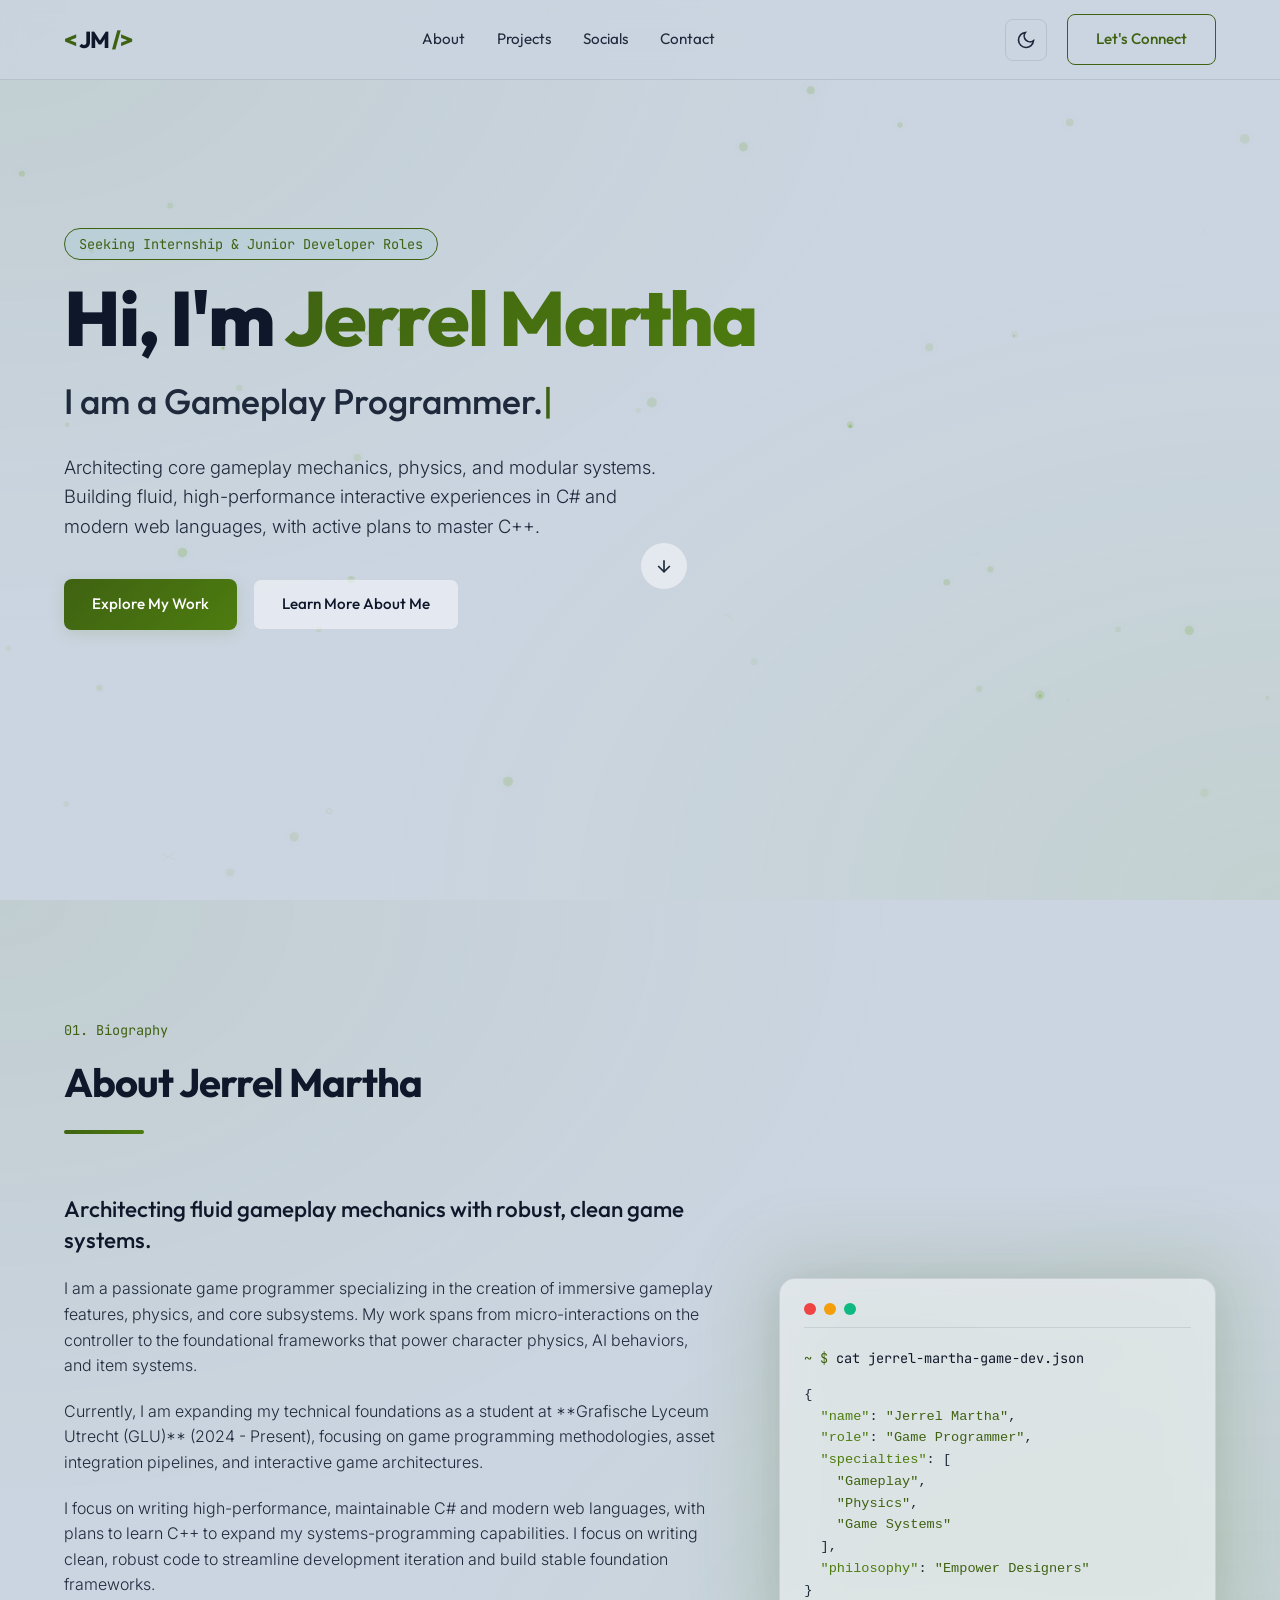
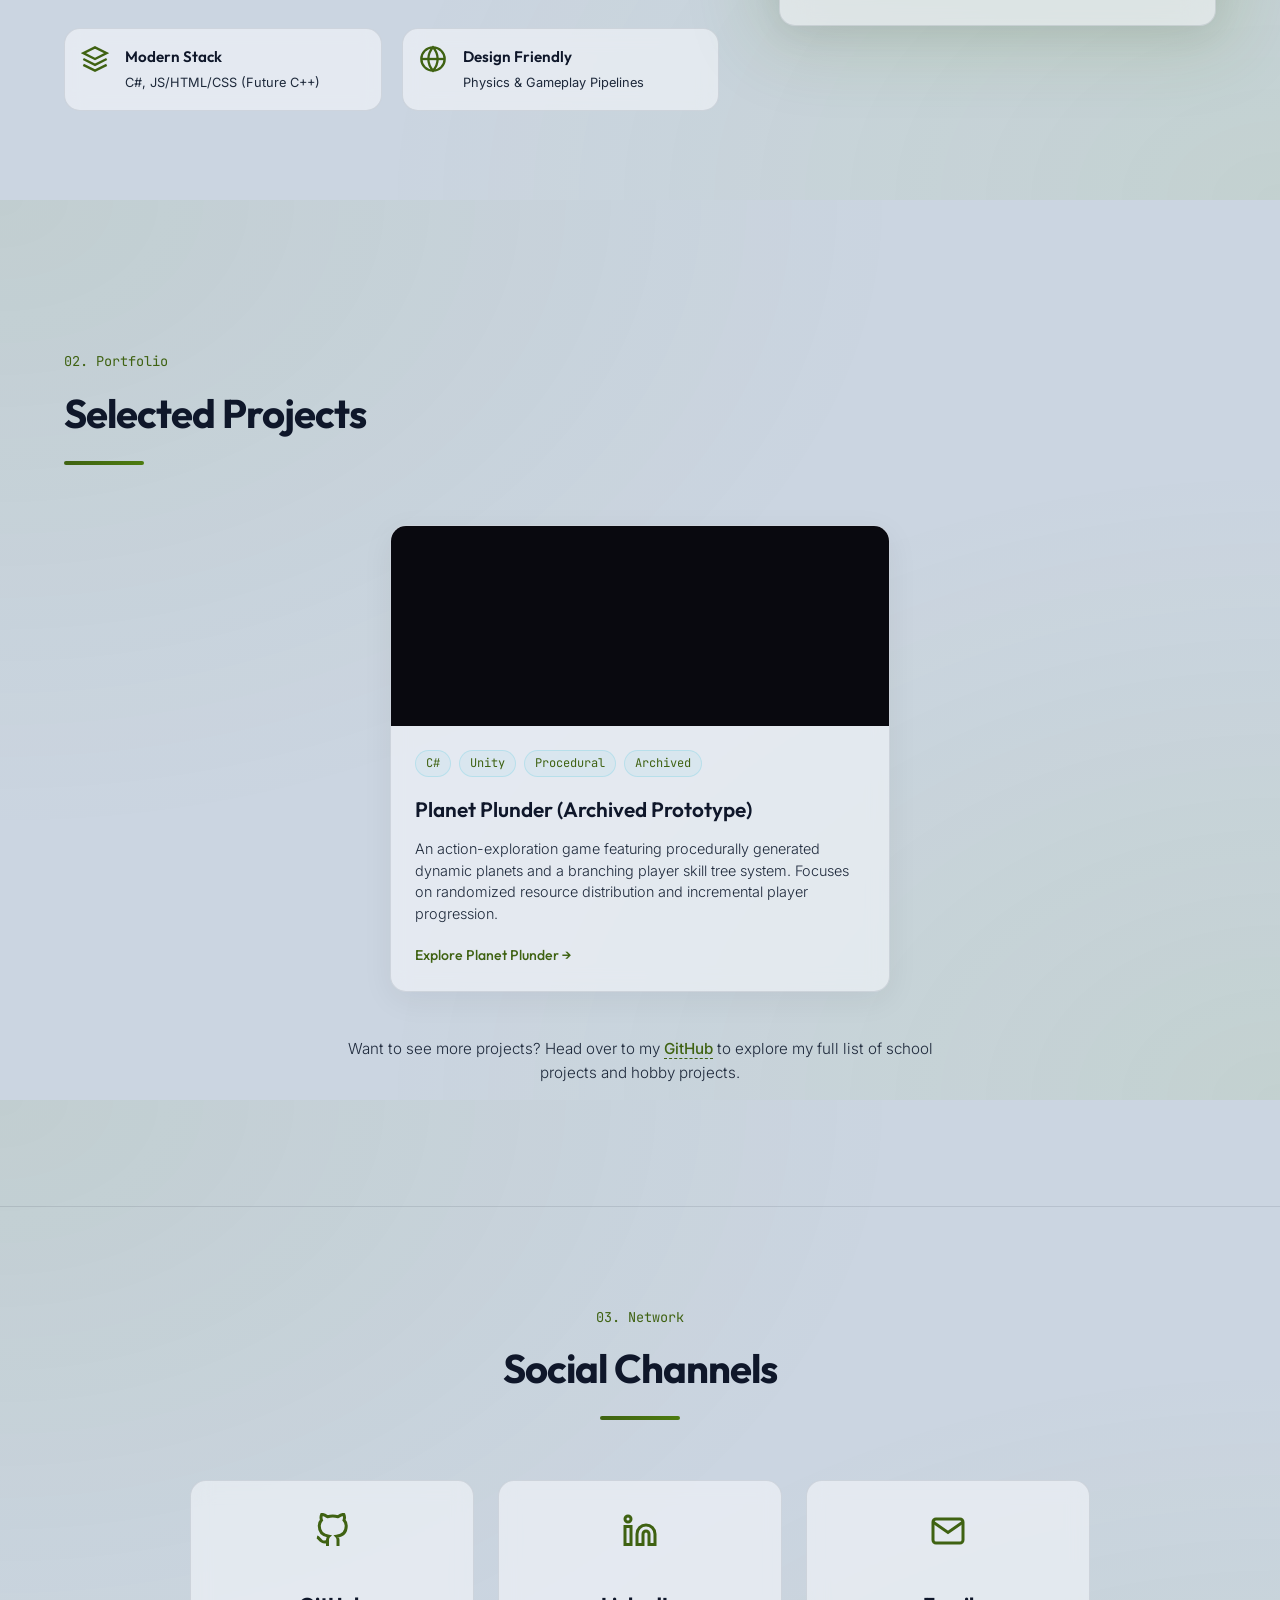
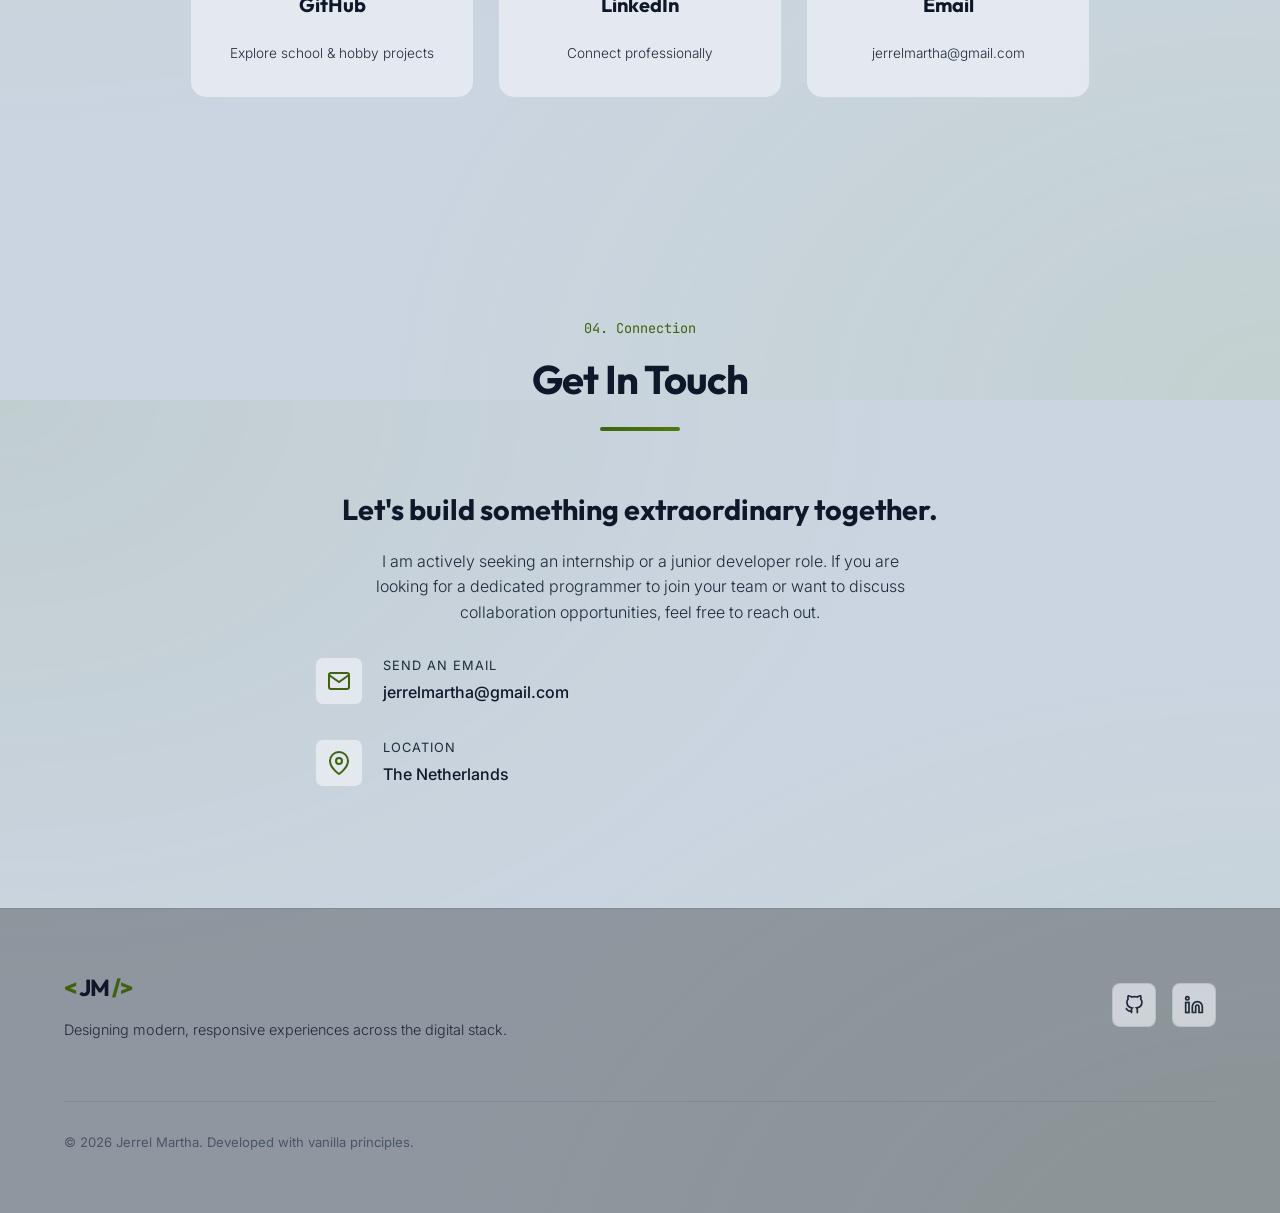
==== index.html @ f968b942 "docs: remove mentions of tool programming and devtools" ====
<!DOCTYPE html>
<html lang="en" data-theme="dark">
<head>
    <meta charset="UTF-8">
    <meta name="viewport" content="width=device-width, initial-scale=1.0">
    <title>Jerrel Martha | Gameplay & Game Systems Programmer</title>
    
    <!-- Primary Meta Tags -->
    <meta name="title" content="Jerrel Martha | Gameplay & Game Systems Programmer">
    <meta name="description" content="Welcome to the digital portfolio of Jerrel Martha. Specializing in gameplay mechanics, physics, and game systems programming.">
    <meta name="keywords" content="Jerrel Martha, Game Programmer, Gameplay Programmer, Systems Developer, Unity, C#, HTML, CSS, JavaScript, Learning C++">
    <meta name="author" content="Jerrel Martha">
    
    <!-- Open Graph / Facebook -->
    <meta property="og:type" content="website">
    <meta property="og:url" content="https://github.com/JerrelMartha">
    <meta property="og:title" content="Jerrel Martha | Gameplay & Game Systems Programmer">
    <meta property="og:description" content="Welcome to the digital portfolio of Jerrel Martha. Specializing in gameplay mechanics, physics, and game systems programming.">
    <meta property="og:image" content="https://images.unsplash.com/photo-1618005182384-a83a8bd57fbe?q=80&w=1200&auto=format&fit=crop">

    <!-- Twitter -->
    <meta property="twitter:card" content="summary_large_image">
    <meta property="twitter:title" content="Jerrel Martha | Gameplay & Game Systems Programmer">
    <meta property="twitter:description" content="Welcome to the digital portfolio of Jerrel Martha. Specializing in gameplay mechanics, physics, and game systems programming.">
    
    <!-- Google Fonts -->
    <link rel="preconnect" href="https://fonts.googleapis.com">
    <link rel="preconnect" href="https://fonts.gstatic.com" crossorigin>
    <link href="https://fonts.googleapis.com/css2?family=Inter:wght@300;400;500;600;700&family=JetBrains+Mono:wght@400;600&family=Outfit:wght@300;400;500;600;700;800&display=swap" rel="stylesheet">
    
    <!-- Stylesheet -->
    <link rel="stylesheet" href="styles.css">
</head>
<body>
    <!-- Interactive Background Particles -->
    <div class="background-canvas-wrapper">
        <canvas id="particle-canvas"></canvas>
    </div>

    <!-- Floating Navigation Bar -->
    <header class="header" id="header">
        <div class="nav-container">
            <a href="#hero" class="logo" id="nav-logo">
                <span class="logo-accent">&lt;</span>JM<span class="logo-accent"> /&gt;</span>
            </a>
            
            <nav class="nav-links-wrapper" id="nav-menu">
                <a href="#about" class="nav-link" id="link-about">About</a>
                <a href="#projects" class="nav-link" id="link-projects">Projects</a>
                <a href="#socials" class="nav-link" id="link-socials">Socials</a>
                <a href="#contact" class="nav-link" id="link-contact">Contact</a>
            </nav>

            <div class="nav-actions">
                <!-- Sleek Sun/Moon Theme Toggle -->
                <button class="theme-toggle" id="theme-toggle-btn" aria-label="Toggle visual theme" title="Toggle visual theme">
                    <svg class="sun-icon" viewBox="0 0 24 24" fill="none" stroke="currentColor" stroke-width="2">
                        <circle cx="12" cy="12" r="5"></circle>
                        <line x1="12" y1="1" x2="12" y2="3"></line>
                        <line x1="12" y1="21" x2="12" y2="23"></line>
                        <line x1="4.22" y1="4.22" x2="5.64" y2="5.64"></line>
                        <line x1="18.36" y1="18.36" x2="19.78" y2="19.78"></line>
                        <line x1="1" y1="12" x2="3" y2="12"></line>
                        <line x1="21" y1="12" x2="23" y2="12"></line>
                        <line x1="4.22" y1="19.78" x2="5.64" y2="18.36"></line>
                        <line x1="18.36" y1="5.64" x2="19.78" y2="4.22"></line>
                    </svg>
                    <svg class="moon-icon" viewBox="0 0 24 24" fill="none" stroke="currentColor" stroke-width="2">
                        <path d="M21 12.79A9 9 0 1 1 11.21 3 7 7 0 0 0 21 12.79z"></path>
                    </svg>
                </button>
                <a href="#contact" class="btn btn-outline nav-btn">Let's Connect</a>
            </div>
            
            <!-- Mobile Menu Toggle -->
            <button class="mobile-toggle" id="mobile-menu-toggle" aria-label="Toggle navigation menu" title="Toggle navigation menu">
                <span></span>
                <span></span>
                <span></span>
            </button>
        </div>
    </header>

    <main>
        <!-- Hero Section -->
        <section class="hero-section" id="hero">
            <div class="container hero-container">
                <div class="hero-tagline-wrapper animate-item">
                    <span class="hero-tag">Seeking Internship & Junior Developer Roles</span>
                </div>
                <h1 class="hero-title animate-item">
                    Hi, I'm <span class="gradient-text">Jerrel Martha</span>
                </h1>
                <h2 class="hero-subtitle animate-item">
                    I am a <span class="typing-text" id="typing-span"></span><span class="typing-cursor">|</span>
                </h2>
                <p class="hero-description animate-item">
                    Architecting core gameplay mechanics, physics, and modular systems. Building fluid, high-performance interactive experiences in C# and modern web languages, with active plans to master C++.
                </p>
                <div class="hero-cta-wrapper animate-item">
                    <a href="#projects" class="btn btn-primary">Explore My Work</a>
                    <a href="#about" class="btn btn-secondary">Learn More About Me</a>
                </div>
                <div class="hero-scroll-indicator animate-item">
                    <a href="#about" aria-label="Scroll down to About section" class="scroll-down-arrow">
                        <svg viewBox="0 0 24 24" fill="none" stroke="currentColor" stroke-width="2">
                            <line x1="12" y1="5" x2="12" y2="19"></line>
                            <polyline points="19 12 12 19 5 12"></polyline>
                        </svg>
                    </a>
                </div>
            </div>
        </section>

        <!-- About Section -->
        <section class="about-section scroll-reveal" id="about">
            <div class="container">
                <div class="section-header">
                    <span class="section-tag">01. Biography</span>
                    <h2 class="section-title">About Jerrel Martha</h2>
                    <div class="section-bar"></div>
                </div>

                <div class="about-grid">
                    <div class="about-text-content">
                        <h3 class="about-lead">Architecting fluid gameplay mechanics with robust, clean game systems.</h3>
                        <p class="about-paragraph">
                            I am a passionate game programmer specializing in the creation of immersive gameplay features, physics, and core subsystems. My work spans from micro-interactions on the controller to the foundational frameworks that power character physics, AI behaviors, and item systems.
                        </p>
                        <p class="about-paragraph">
                            Currently, I am expanding my technical foundations as a student at **Grafische Lyceum Utrecht (GLU)** (2024 - Present), focusing on game programming methodologies, asset integration pipelines, and interactive game architectures.
                        </p>
                        <p class="about-paragraph">
                            I focus on writing high-performance, maintainable C# and modern web languages, with plans to learn C++ to expand my systems-programming capabilities. I focus on writing clean, robust code to streamline development iteration and build stable foundation frameworks.
                        </p>
                        
                        <div class="about-badges">
                            <div class="badge-card">
                                <div class="badge-icon">
                                    <svg viewBox="0 0 24 24" fill="none" stroke="currentColor" stroke-width="2">
                                        <polygon points="12 2 2 7 12 12 22 7 12 2"></polygon>
                                        <polyline points="2 17 12 22 22 17"></polyline>
                                        <polyline points="2 12 12 17 22 12"></polyline>
                                    </svg>
                                </div>
                                <div class="badge-info">
                                    <h4>Modern Stack</h4>
                                    <p>C#, JS/HTML/CSS (Future C++)</p>
                                </div>
                            </div>
                            <div class="badge-card">
                                <div class="badge-icon">
                                    <svg viewBox="0 0 24 24" fill="none" stroke="currentColor" stroke-width="2">
                                        <circle cx="12" cy="12" r="10"></circle>
                                        <line x1="2" y1="12" x2="22" y2="12"></line>
                                        <path d="M12 2a15.3 15.3 0 0 1 4 10 15.3 15.3 0 0 1-4 10 15.3 15.3 0 0 1-4-10 15.3 15.3 0 0 1 4-10z"></path>
                                    </svg>
                                </div>
                                <div class="badge-info">
                                    <h4>Design Friendly</h4>
                                    <p>Physics & Gameplay Pipelines</p>
                                </div>
                            </div>
                        </div>
                    </div>

                    <div class="about-visual-content">
                        <div class="about-card-wrapper">
                            <div class="about-glow-background"></div>
                            <div class="about-card-inner">
                                <div class="card-header-elements">
                                    <span class="dot red"></span>
                                    <span class="dot yellow"></span>
                                    <span class="dot green"></span>
                                </div>
                                <div class="card-console-body">
                                    <span class="console-prefix">~ $</span> cat jerrel-martha-game-dev.json
                                    <pre class="console-json">
{
  <span class="json-key">"name"</span>: <span class="json-value">"Jerrel Martha"</span>,
  <span class="json-key">"role"</span>: <span class="json-value">"Game Programmer"</span>,
  <span class="json-key">"specialties"</span>: [
    <span class="json-value">"Gameplay"</span>,
    <span class="json-value">"Physics"</span>,
    <span class="json-value">"Game Systems"</span>
  ],
  <span class="json-key">"philosophy"</span>: <span class="json-value">"Empower Designers"</span>
}</pre>
                                </div>
                            </div>
                        </div>
                    </div>
                </div>
            </div>
        </section>

        <!-- Projects Section -->
        <section class="projects-section scroll-reveal" id="projects">
            <div class="container">
                <div class="section-header">
                    <span class="section-tag">02. Portfolio</span>
                    <h2 class="section-title">Selected Projects</h2>
                    <div class="section-bar"></div>
                </div>

                <div class="projects-grid" style="display: flex; justify-content: center;">
                    <!-- Planet Plunder Project Card -->
                    <div class="project-card" style="max-width: 500px; width: 100%;">
                        <div class="project-card-media">
                            <video class="project-video" autoplay loop muted playsinline preload="none" data-src="assets/planet-plunder.mp4">
                                Your browser does not support HTML5 video.
                            </video>
                            <div class="project-overlay-links">
                                <a href="https://github.com/JerrelMartha/Planet-Plunder" target="_blank" rel="noopener noreferrer" class="project-icon-link" aria-label="View Source Code">
                                    <svg viewBox="0 0 24 24" fill="none" stroke="currentColor" stroke-width="2">
                                        <path d="M9 19c-5 1.5-5-2.5-7-3m14 6v-3.87a3.37 3.37 0 0 0-.94-2.61c3.14-.35 6.44-1.54 6.44-7A5.44 5.44 0 0 0 20 4.77 5.07 5.07 0 0 0 19.91 1S18.73.65 16 2.48a13.38 13.38 0 0 0-7 0C6.27.65 5.09 1 5.09 1A5.07 5.07 0 0 0 5 4.77a5.44 5.44 0 0 0-1.5 3.78c0 5.42 3.3 6.61 6.44 7A3.37 3.37 0 0 0 9 18.13V22"></path>
                                    </svg>
                                </a>
                            </div>
                        </div>
                        <div class="project-card-content">
                            <div class="project-tags">
                                <span>C#</span>
                                <span>Unity</span>
                                <span>Procedural</span>
                                <span>Archived</span>
                            </div>
                            <h3>Planet Plunder (Archived Prototype)</h3>
                            <p class="project-description">
                                An action-exploration game featuring procedurally generated dynamic planets and a branching player skill tree system. Focuses on randomized resource distribution and incremental player progression.
                            </p>
                            <a href="planet-plunder.html" class="project-text-link">Explore Planet Plunder &rarr;</a>
                        </div>
                    </div>
                </div>

                <!-- More Projects Callout -->
                <div style="margin-top: 45px; text-align: center;">
                    <p style="font-size: 0.95rem; color: var(--text-secondary); font-weight: 300; max-width: 600px; margin: 0 auto; line-height: 1.6;">
                        Want to see more projects? Head over to my <a href="https://github.com/JerrelMartha" target="_blank" rel="noopener noreferrer" style="color: var(--accent-primary); text-decoration: none; font-weight: 500; border-bottom: 1px dashed var(--accent-primary); transition: color var(--transition-fast);">GitHub</a> to explore my full list of school projects and hobby projects.
                    </p>
                </div>
            </div>
        </section>

        <!-- Socials Section -->
        <section class="socials-section scroll-reveal" id="socials" style="padding: 100px 0; border-top: 1px solid var(--card-border);">
            <div class="container">
                <div class="section-header text-center">
                    <span class="section-tag">03. Network</span>
                    <h2 class="section-title">Social Channels</h2>
                    <div class="section-bar center"></div>
                </div>

                <div style="display: grid; grid-template-columns: repeat(auto-fit, minmax(220px, 1fr)); gap: 24px; max-width: 900px; margin: 40px auto 0 auto; justify-content: center; width: 100%;">
                    <!-- GitHub Card -->
                    <a href="https://github.com/JerrelMartha" target="_blank" rel="noopener noreferrer" class="badge-card" style="text-decoration: none; display: flex; flex-direction: column; align-items: center; text-align: center; padding: 32px 24px; border-radius: var(--radius-md); background: var(--card-bg); border: 1px solid var(--card-border); transition: all var(--transition-smooth);">
                        <div class="badge-icon" style="color: var(--accent-primary); margin-bottom: 16px;">
                            <svg viewBox="0 0 24 24" fill="none" stroke="currentColor" stroke-width="2" style="width: 36px; height: 36px;">
                                <path d="M9 19c-5 1.5-5-2.5-7-3m14 6v-3.87a3.37 3.37 0 0 0-.94-2.61c3.14-.35 6.44-1.54 6.44-7A5.44 5.44 0 0 0 20 4.77 5.07 5.07 0 0 0 19.91 1S18.73.65 16 2.48a13.38 13.38 0 0 0-7 0C6.27.65 5.09 1 5.09 1A5.07 5.07 0 0 0 5 4.77a5.44 5.44 0 0 0-1.5 3.78c0 5.42 3.3 6.61 6.44 7A3.37 3.37 0 0 0 9 18.13V22"></path>
                            </svg>
                        </div>
                        <h4 style="font-family: 'Outfit', sans-serif; font-size: 1.25rem; font-weight: 700; color: var(--text-primary); margin-bottom: 6px;">GitHub</h4>
                        <p style="font-size: 0.85rem; color: var(--text-secondary); margin: 0; font-weight: 300;">Explore school & hobby projects</p>
                    </a>

                    <!-- LinkedIn Card -->
                    <a href="https://linkedin.com" target="_blank" rel="noopener noreferrer" class="badge-card" style="text-decoration: none; display: flex; flex-direction: column; align-items: center; text-align: center; padding: 32px 24px; border-radius: var(--radius-md); background: var(--card-bg); border: 1px solid var(--card-border); transition: all var(--transition-smooth);">
                        <div class="badge-icon" style="color: var(--accent-primary); margin-bottom: 16px;">
                            <svg viewBox="0 0 24 24" fill="none" stroke="currentColor" stroke-width="2" style="width: 36px; height: 36px;">
                                <path d="M16 8a6 6 0 0 1 6 6v7h-4v-7a2 2 0 0 0-2-2 2 2 0 0 0-2 2v7h-4v-7a6 6 0 0 1 6-6z"></path>
                                <rect x="2" y="9" width="4" height="12"></rect>
                                <circle cx="4" cy="4" r="2"></circle>
                            </svg>
                        </div>
                        <h4 style="font-family: 'Outfit', sans-serif; font-size: 1.25rem; font-weight: 700; color: var(--text-primary); margin-bottom: 6px;">LinkedIn</h4>
                        <p style="font-size: 0.85rem; color: var(--text-secondary); margin: 0; font-weight: 300;">Connect professionally</p>
                    </a>

                    <!-- Email Card -->
                    <a href="mailto:jerrelmartha@gmail.com" class="badge-card" style="text-decoration: none; display: flex; flex-direction: column; align-items: center; text-align: center; padding: 32px 24px; border-radius: var(--radius-md); background: var(--card-bg); border: 1px solid var(--card-border); transition: all var(--transition-smooth);">
                        <div class="badge-icon" style="color: var(--accent-primary); margin-bottom: 16px;">
                            <svg viewBox="0 0 24 24" fill="none" stroke="currentColor" stroke-width="2" style="width: 36px; height: 36px;">
                                <path d="M4 4h16c1.1 0 2 .9 2 2v12c0 1.1-.9 2-2 2H4c-1.1 0-2-.9-2-2V6c0-1.1.9-2 2-2z"></path>
                                <polyline points="22,6 12,13 2,6"></polyline>
                            </svg>
                        </div>
                        <h4 style="font-family: 'Outfit', sans-serif; font-size: 1.25rem; font-weight: 700; color: var(--text-primary); margin-bottom: 6px;">Email</h4>
                        <p style="font-size: 0.85rem; color: var(--text-secondary); margin: 0; font-weight: 300;">jerrelmartha@gmail.com</p>
                    </a>
                </div>
            </div>
        </section>

        <!-- Contact Section -->
        <section class="contact-section scroll-reveal" id="contact">
            <div class="container">
                <div class="section-header text-center">
                    <span class="section-tag">04. Connection</span>
                    <h2 class="section-title">Get In Touch</h2>
                    <div class="section-bar center"></div>
                </div>

                <div class="contact-wrapper" style="display: flex; justify-content: center; max-width: 650px; margin: 0 auto; text-align: center;">
                    <div class="contact-info-panel" style="width: 100%; display: flex; flex-direction: column; align-items: center;">
                        <h3 style="font-family: 'Outfit', sans-serif; font-size: 1.8rem; font-weight: 700; margin-bottom: 20px; line-height: 1.3;">Let's build something extraordinary together.</h3>
                        <p style="color: var(--text-secondary); margin-bottom: 30px; font-weight: 300; max-width: 550px; line-height: 1.6;">
                            I am actively seeking an internship or a junior developer role. If you are looking for a dedicated programmer to join your team or want to discuss collaboration opportunities, feel free to reach out.
                        </p>
                        
                        <div class="contact-methods" style="display: flex; gap: 32px; justify-content: center; flex-wrap: wrap; width: 100%;">
                            <div class="contact-method-item" style="text-align: left;">
                                <div class="contact-icon">
                                    <svg viewBox="0 0 24 24" fill="none" stroke="currentColor" stroke-width="2">
                                        <path d="M4 4h16c1.1 0 2 .9 2 2v12c0 1.1-.9 2-2 2H4c-1.1 0-2-.9-2-2V6c0-1.1.9-2 2-2z"></path>
                                        <polyline points="22,6 12,13 2,6"></polyline>
                                    </svg>
                                </div>
                                <div class="contact-text">
                                    <span>Send an Email</span>
                                    <a href="mailto:jerrelmartha@gmail.com">jerrelmartha@gmail.com</a>
                                </div>
                            </div>
                            <div class="contact-method-item" style="text-align: left;">
                                <div class="contact-icon">
                                    <svg viewBox="0 0 24 24" fill="none" stroke="currentColor" stroke-width="2">
                                        <path d="M21 10c0 7-9 13-9 13s-9-6-9-13a9 9 0 0 1 18 0z"></path>
                                        <circle cx="12" cy="10" r="3"></circle>
                                    </svg>
                                </div>
                                <div class="contact-text">
                                    <span>Location</span>
                                    <span>The Netherlands</span>
                                </div>
                            </div>
                        </div>
                    </div>
                </div>
            </div>
        </section>
    </main>

    <!-- Footer -->
    <footer class="footer">
        <div class="container footer-container">
            <div class="footer-brand">
                <a href="#hero" class="logo">
                    <span class="logo-accent">&lt;</span>JM<span class="logo-accent"> /&gt;</span>
                </a>
                <p>Designing modern, responsive experiences across the digital stack.</p>
            </div>
            
            <div class="footer-social-wrapper">
                <a href="https://github.com/JerrelMartha" target="_blank" rel="noopener noreferrer" class="social-icon-link" aria-label="GitHub Profile">
                    <svg viewBox="0 0 24 24" fill="none" stroke="currentColor" stroke-width="2">
                        <path d="M9 19c-5 1.5-5-2.5-7-3m14 6v-3.87a3.37 3.37 0 0 0-.94-2.61c3.14-.35 6.44-1.54 6.44-7A5.44 5.44 0 0 0 20 4.77 5.07 5.07 0 0 0 19.91 1S18.73.65 16 2.48a13.38 13.38 0 0 0-7 0C6.27.65 5.09 1 5.09 1A5.07 5.07 0 0 0 5 4.77a5.44 5.44 0 0 0-1.5 3.78c0 5.42 3.3 6.61 6.44 7A3.37 3.37 0 0 0 9 18.13V22"></path>
                    </svg>
                </a>
                <a href="https://linkedin.com" target="_blank" rel="noopener noreferrer" class="social-icon-link" aria-label="LinkedIn Profile">
                    <svg viewBox="0 0 24 24" fill="none" stroke="currentColor" stroke-width="2">
                        <path d="M16 8a6 6 0 0 1 6 6v7h-4v-7a2 2 0 0 0-2-2 2 2 0 0 0-2 2v7h-4v-7a6 6 0 0 1 6-6z"></path>
                        <rect x="2" y="9" width="4" height="12"></rect>
                        <circle cx="4" cy="4" r="2"></circle>
                    </svg>
                </a>
            </div>

            <div class="footer-copyright">
                <p>&copy; 2026 Jerrel Martha. Developed with vanilla principles.</p>
            </div>
        </div>
    </footer>

    <!-- Back to Top Button -->
    <button class="back-to-top" id="back-to-top-btn" aria-label="Back to top" title="Back to top">
        <svg viewBox="0 0 24 24" fill="none" stroke="currentColor" stroke-width="2">
            <line x1="12" y1="19" x2="12" y2="5"></line>
            <polyline points="5 12 12 5 19 12"></polyline>
        </svg>
    </button>

    <!-- JavaScript File -->
    <script src="app.js"></script>
</body>
</html>
---- styles.css ----
/* ==========================================================================
   DESIGN SYSTEM & CUSTOM STYLESHEET
   Jerrel Martha - Portfolio Website
   ========================================================================== */

/* --------------------------------------------------------------------------
   01. Core Custom Variables & Themes
   -------------------------------------------------------------------------- */
:root {
    /* Transitions */
    --transition-fast: 0.2s cubic-bezier(0.4, 0, 0.2, 1);
    --transition-smooth: 0.4s cubic-bezier(0.4, 0, 0.2, 1);
    --transition-slow: 0.6s cubic-bezier(0.4, 0, 0.2, 1);
    
    /* Layout Sizes */
    --header-height: 80px;
    --container-width: 1200px;
    --radius-sm: 8px;
    --radius-md: 16px;
    --radius-lg: 24px;
    --radius-full: 9999px;

    /* Theme - Dark Obsidian (Default) */
    --bg-color: #000000;
    --bg-mesh: radial-gradient(at 0% 0%, rgba(132, 204, 22, 0.08) 0px, transparent 50%),
               radial-gradient(at 100% 100%, rgba(163, 230, 53, 0.08) 0px, transparent 50%);
    --header-bg: rgba(0, 0, 0, 0.75);
    --card-bg: rgba(10, 10, 10, 0.6);
    --card-border: rgba(163, 230, 53, 0.1);
    --text-primary: #ffffff;
    --text-secondary: #a3a3a3;
    --text-muted: #737373;
    --accent-primary: #a3e635; /* Vibrant Lime */
    --accent-secondary: #84cc16; /* Electric Lime-Green */
    --accent-gradient: linear-gradient(135deg, #a3e635 0%, #4d7c0f 100%);
    --accent-glow: rgba(163, 230, 53, 0.3);
    --shadow-color: rgba(0, 0, 0, 0.8);
    --card-hover-bg: rgba(15, 15, 15, 0.85);
    
    --card-glow: 0 8px 32px 0 rgba(0, 0, 0, 0.8);
    --text-shadow-glow: 0 0 12px rgba(163, 230, 53, 0.4);
}

/* Theme - Light Cream Mode */
html[data-theme="light"] {
    --bg-color: #cbd5e1; /* Muted stone slate-grey background (less bright) */
    --bg-mesh: radial-gradient(at 0% 0%, rgba(77, 124, 15, 0.08) 0px, transparent 50%),
               radial-gradient(at 100% 100%, rgba(101, 163, 13, 0.08) 0px, transparent 50%);
    --header-bg: rgba(203, 213, 225, 0.8); /* Match --bg-color (#cbd5e1) */
    --card-bg: rgba(241, 245, 249, 0.65); /* Slate 100/50 for solid contrast */
    --card-border: rgba(15, 23, 42, 0.1);
    --text-primary: #0f172a; /* Slate 900 */
    --text-secondary: #1e293b; /* Slate 800 */
    --text-muted: #475569; /* Slate 600 */
    --accent-primary: #3f6212; /* Darker green for perfect readability on slate */
    --accent-secondary: #4d7c0f;
    --accent-gradient: linear-gradient(135deg, #3f6212 0%, #4d7c0f 100%);
    --accent-glow: rgba(77, 124, 15, 0.15);
    --shadow-color: rgba(15, 23, 42, 0.12);
    --card-hover-bg: rgba(241, 245, 249, 0.95);
    
    --card-glow: 0 8px 32px 0 rgba(15, 23, 42, 0.06);
    --text-shadow-glow: 0 0 12px rgba(77, 124, 15, 0.1);
}

/* --------------------------------------------------------------------------
   02. Document & Layout Resets
   -------------------------------------------------------------------------- */
* {
    margin: 0;
    padding: 0;
    box-sizing: border-box;
}

html {
    scroll-behavior: smooth;
    font-size: 16px;
    height: 100%;
}

body {
    font-family: 'Inter', -apple-system, BlinkMacSystemFont, "Segoe UI", Roboto, sans-serif;
    background-color: var(--bg-color);
    background-image: var(--bg-mesh);
    color: var(--text-primary);
    line-height: 1.6;
    overflow-x: hidden;
    transition: background-color var(--transition-smooth), color var(--transition-smooth);
}

/* Custom Scrollbar */
::-webkit-scrollbar {
    width: 10px;
}

::-webkit-scrollbar-track {
    background: var(--bg-color);
}

::-webkit-scrollbar-thumb {
    background: var(--card-border);
    border-radius: var(--radius-full);
    border: 3px solid var(--bg-color);
}

::-webkit-scrollbar-thumb:hover {
    background: var(--text-muted);
}

/* Background Canvas Layer */
.background-canvas-wrapper {
    position: fixed;
    top: 0;
    left: 0;
    width: 100%;
    height: 100%;
    z-index: -1;
    pointer-events: none;
    overflow: hidden;
}

#particle-canvas {
    width: 100%;
    height: 100%;
    display: block;
}

/* Container Utility */
.container {
    width: 100%;
    max-width: var(--container-width);
    margin: 0 auto;
    padding: 0 24px;
}

/* --------------------------------------------------------------------------
   03. Premium Button System
   -------------------------------------------------------------------------- */
.btn {
    display: inline-flex;
    align-items: center;
    justify-content: center;
    padding: 12px 28px;
    font-family: 'Outfit', sans-serif;
    font-weight: 500;
    font-size: 0.95rem;
    border-radius: var(--radius-sm);
    cursor: pointer;
    text-decoration: none;
    transition: all var(--transition-fast);
    outline: none;
}

.btn-primary {
    background: var(--accent-gradient);
    color: #ffffff;
    border: none;
    box-shadow: 0 4px 15px var(--accent-glow);
}

.btn-primary:hover {
    transform: translateY(-2px);
    box-shadow: 0 6px 20px var(--accent-glow);
}

.btn-secondary {
    background: var(--card-bg);
    color: var(--text-primary);
    border: 1px solid var(--card-border);
    backdrop-filter: blur(10px);
}

.btn-secondary:hover {
    background: var(--card-hover-bg);
    border-color: var(--text-secondary);
    transform: translateY(-2px);
}

.btn-outline {
    background: transparent;
    color: var(--accent-primary);
    border: 1px solid var(--accent-primary);
}

.btn-outline:hover {
    background: var(--accent-gradient);
    color: #ffffff;
    border-color: transparent;
    box-shadow: 0 4px 15px var(--accent-glow);
    transform: translateY(-2px);
}

/* --------------------------------------------------------------------------
   04. Floating Header & Navigation
   -------------------------------------------------------------------------- */
.header {
    position: fixed;
    top: 0;
    left: 0;
    width: 100%;
    height: var(--header-height);
    background: var(--header-bg);
    backdrop-filter: blur(12px);
    -webkit-backdrop-filter: blur(12px);
    border-bottom: 1px solid var(--card-border);
    z-index: 100;
    transition: background-color var(--transition-smooth), border var(--transition-smooth), transform var(--transition-fast);
}

.header.scrolled {
    box-shadow: 0 10px 30px rgba(0, 0, 0, 0.05);
}

.nav-container {
    display: flex;
    align-items: center;
    justify-content: space-between;
    height: 100%;
    max-width: var(--container-width);
    margin: 0 auto;
    padding: 0 24px;
}

.logo {
    font-family: 'Outfit', sans-serif;
    font-weight: 700;
    font-size: 1.45rem;
    color: var(--text-primary);
    text-decoration: none;
    letter-spacing: -0.5px;
    display: flex;
    align-items: center;
    gap: 2px;
}

.logo-accent {
    color: var(--accent-primary);
    font-weight: 800;
}

.nav-links-wrapper {
    display: flex;
    gap: 32px;
}

.nav-link {
    font-family: 'Outfit', sans-serif;
    font-size: 0.95rem;
    font-weight: 400;
    color: var(--text-secondary);
    text-decoration: none;
    transition: color var(--transition-fast);
    position: relative;
    padding: 8px 0;
}

.nav-link:hover,
.nav-link.active {
    color: var(--text-primary);
}

.nav-link::after {
    content: '';
    position: absolute;
    bottom: 0;
    left: 0;
    width: 100%;
    height: 2px;
    background: var(--accent-gradient);
    transform: scaleX(0);
    transform-origin: right;
    transition: transform var(--transition-fast);
}

.nav-link:hover::after,
.nav-link.active::after {
    transform: scaleX(1);
    transform-origin: left;
}

.nav-actions {
    display: flex;
    align-items: center;
    gap: 20px;
}

/* Sun/Moon Toggle Style */
.theme-toggle {
    background: none;
    border: 1px solid var(--card-border);
    width: 42px;
    height: 42px;
    border-radius: var(--radius-sm);
    display: flex;
    align-items: center;
    justify-content: center;
    color: var(--text-secondary);
    cursor: pointer;
    transition: all var(--transition-fast);
}

.theme-toggle:hover {
    color: var(--text-primary);
    border-color: var(--text-secondary);
    background-color: var(--card-bg);
}

.theme-toggle svg {
    width: 20px;
    height: 20px;
}

/* Handle icon visibility base on data-theme */
html[data-theme="dark"] .theme-toggle .sun-icon {
    display: block;
}
html[data-theme="dark"] .theme-toggle .moon-icon {
    display: none;
}
html[data-theme="light"] .theme-toggle .sun-icon {
    display: none;
}
html[data-theme="light"] .theme-toggle .moon-icon {
    display: block;
}

/* Mobile Toggle Hamburger */
.mobile-toggle {
    display: none;
    background: none;
    border: none;
    cursor: pointer;
    width: 30px;
    height: 24px;
    position: relative;
    z-index: 110;
}

.mobile-toggle span {
    display: block;
    width: 100%;
    height: 2px;
    background-color: var(--text-primary);
    position: absolute;
    left: 0;
    transition: all var(--transition-fast);
}

.mobile-toggle span:nth-child(1) { top: 2px; }
.mobile-toggle span:nth-child(2) { top: 11px; }
.mobile-toggle span:nth-child(3) { top: 20px; }

.mobile-toggle.open span:nth-child(1) {
    transform: translateY(9px) rotate(45deg);
}
.mobile-toggle.open span:nth-child(2) {
    opacity: 0;
}
.mobile-toggle.open span:nth-child(3) {
    transform: translateY(-9px) rotate(-45deg);
}

/* --------------------------------------------------------------------------
   05. Hero Section (Dramatic First Impression)
   -------------------------------------------------------------------------- */
.hero-section {
    min-height: 100vh;
    display: flex;
    align-items: center;
    padding-top: var(--header-height);
    position: relative;
}

.hero-container {
    display: flex;
    flex-direction: column;
    justify-content: center;
    position: relative;
    z-index: 10;
}

.hero-tagline-wrapper {
    margin-bottom: 20px;
}

.hero-tag {
    font-family: 'JetBrains Mono', monospace;
    font-size: 0.85rem;
    color: var(--accent-primary);
    border: 1px solid var(--accent-primary);
    padding: 6px 14px;
    border-radius: var(--radius-full);
    background: rgba(6, 182, 212, 0.05);
}

.hero-title {
    font-family: 'Outfit', sans-serif;
    font-size: clamp(2.5rem, 6vw, 4.8rem);
    font-weight: 800;
    line-height: 1.1;
    letter-spacing: -2px;
    margin-bottom: 12px;
    color: var(--text-primary);
}

.gradient-text {
    background: var(--accent-gradient);
    -webkit-background-clip: text;
    -webkit-text-fill-color: transparent;
    background-clip: text;
    text-fill-color: transparent;
}

.hero-subtitle {
    font-family: 'Outfit', sans-serif;
    font-size: clamp(1.5rem, 3.5vw, 2.2rem);
    font-weight: 500;
    margin-bottom: 24px;
    color: var(--text-secondary);
}

.typing-cursor {
    color: var(--accent-primary);
    animation: blink 1s step-end infinite;
}

.hero-description {
    font-size: clamp(1rem, 2vw, 1.15rem);
    color: var(--text-secondary);
    max-width: 600px;
    margin-bottom: 38px;
    font-weight: 300;
}

.hero-cta-wrapper {
    display: flex;
    gap: 16px;
    flex-wrap: wrap;
}

.hero-scroll-indicator {
    position: absolute;
    bottom: 40px;
    left: 50%;
    transform: translateX(-50%);
    display: flex;
    justify-content: center;
}

.scroll-down-arrow {
    display: flex;
    align-items: center;
    justify-content: center;
    width: 48px;
    height: 48px;
    border-radius: var(--radius-full);
    border: 1px solid var(--card-border);
    background: var(--card-bg);
    color: var(--text-secondary);
    transition: all var(--transition-fast);
    animation: bounce 2s infinite;
}

.scroll-down-arrow:hover {
    color: var(--text-primary);
    border-color: var(--text-secondary);
    transform: translateY(2px);
}

.scroll-down-arrow svg {
    width: 20px;
    height: 20px;
}

/* --------------------------------------------------------------------------
   06. Structured Section Layouts & Reveal System
   -------------------------------------------------------------------------- */
section {
    padding: 120px 0;
    position: relative;
}

.section-header {
    margin-bottom: 60px;
}

.section-header.text-center {
    display: flex;
    flex-direction: column;
    align-items: center;
}

.section-tag {
    font-family: 'JetBrains Mono', monospace;
    font-size: 0.85rem;
    color: var(--accent-primary);
    display: block;
    margin-bottom: 8px;
}

.section-title {
    font-family: 'Outfit', sans-serif;
    font-size: clamp(1.8rem, 4vw, 2.5rem);
    font-weight: 700;
    color: var(--text-primary);
    letter-spacing: -1px;
}

.section-bar {
    width: 80px;
    height: 4px;
    background: var(--accent-gradient);
    border-radius: var(--radius-full);
    margin-top: 16px;
}

.section-bar.center {
    margin-left: auto;
    margin-right: auto;
}

/* Scroll Reveal System */
.scroll-reveal {
    opacity: 0;
    transform: translateY(30px);
    transition: opacity var(--transition-slow), transform var(--transition-slow);
}

.scroll-reveal.active {
    opacity: 1;
    transform: translateY(0);
}

/* --------------------------------------------------------------------------
   07. About Section & Glassmorphic Elements
   -------------------------------------------------------------------------- */
.about-grid {
    display: grid;
    grid-template-columns: 1.2fr 0.8fr;
    gap: 60px;
    align-items: center;
}

.about-lead {
    font-family: 'Outfit', sans-serif;
    font-size: 1.4rem;
    font-weight: 500;
    color: var(--text-primary);
    line-height: 1.4;
    margin-bottom: 20px;
}

.about-paragraph {
    font-size: 1rem;
    color: var(--text-secondary);
    margin-bottom: 20px;
    font-weight: 300;
}

.about-badges {
    display: grid;
    grid-template-columns: 1fr 1fr;
    gap: 20px;
    margin-top: 30px;
}

.badge-card {
    display: flex;
    gap: 16px;
    background: var(--card-bg);
    border: 1px solid var(--card-border);
    backdrop-filter: blur(10px);
    padding: 16px;
    border-radius: var(--radius-md);
    transition: all var(--transition-fast);
}

.badge-card:hover {
    transform: translateY(-2px);
    border-color: var(--accent-primary);
    background: var(--card-hover-bg);
}

.badge-icon {
    color: var(--accent-primary);
    flex-shrink: 0;
}

.badge-icon svg {
    width: 28px;
    height: 28px;
}

.badge-info h4 {
    font-family: 'Outfit', sans-serif;
    font-size: 0.95rem;
    font-weight: 600;
    margin-bottom: 4px;
}

.badge-info p {
    font-size: 0.8rem;
    color: var(--text-secondary);
}

/* Glass Console Visual */
.about-visual-content {
    position: relative;
    width: 100%;
}

.about-card-wrapper {
    position: relative;
    z-index: 10;
}

.about-glow-background {
    position: absolute;
    top: -20px;
    left: -20px;
    right: -20px;
    bottom: -20px;
    background: var(--accent-gradient);
    opacity: 0.15;
    filter: blur(40px);
    z-index: -1;
    border-radius: var(--radius-lg);
}

.about-card-inner {
    background: var(--card-bg);
    border: 1px solid var(--card-border);
    backdrop-filter: blur(15px);
    border-radius: var(--radius-md);
    padding: 24px;
    box-shadow: var(--card-glow);
    font-family: 'JetBrains Mono', monospace;
    font-size: 0.85rem;
}

.card-header-elements {
    display: flex;
    gap: 8px;
    margin-bottom: 20px;
    border-bottom: 1px solid var(--card-border);
    padding-bottom: 12px;
}

.dot {
    width: 12px;
    height: 12px;
    border-radius: var(--radius-full);
}

.dot.red { background-color: #ef4444; }
.dot.yellow { background-color: #f59e0b; }
.dot.green { background-color: #10b981; }

.console-prefix {
    color: var(--accent-primary);
}

.console-json {
    margin-top: 14px;
    color: var(--text-secondary);
}

.json-key {
    color: var(--accent-secondary);
}

.json-value {
    color: var(--accent-primary);
}

/* --------------------------------------------------------------------------
   08. Skills Section Grid & Progress Bars
   -------------------------------------------------------------------------- */
.skills-grid {
    display: grid;
    grid-template-columns: repeat(3, 1fr);
    gap: 30px;
}

.skills-category-card {
    background: var(--card-bg);
    border: 1px solid var(--card-border);
    backdrop-filter: blur(10px);
    border-radius: var(--radius-md);
    padding: 32px;
    box-shadow: var(--card-glow);
    transition: all var(--transition-smooth);
}

.skills-category-card:hover {
    transform: translateY(-5px);
    border-color: rgba(6, 182, 212, 0.25);
    background: var(--card-hover-bg);
}

.category-header {
    display: flex;
    align-items: center;
    gap: 16px;
    margin-bottom: 30px;
}

.category-icon {
    color: var(--accent-primary);
}

.category-icon svg {
    width: 32px;
    height: 32px;
}

.category-header h3 {
    font-family: 'Outfit', sans-serif;
    font-size: 1.2rem;
    font-weight: 600;
    letter-spacing: -0.5px;
}

.skills-list {
    list-style: none;
    display: flex;
    flex-direction: column;
    gap: 22px;
}

.skill-item {
    display: flex;
    flex-direction: column;
    gap: 8px;
}

.skill-name {
    font-size: 0.85rem;
    font-weight: 500;
    color: var(--text-primary);
}

.skill-progress-bar {
    width: 100%;
    height: 6px;
    background: rgba(255, 255, 255, 0.05);
    border-radius: var(--radius-full);
    overflow: hidden;
}

html[data-theme="light"] .skill-progress-bar {
    background: rgba(0, 0, 0, 0.05);
}

.skill-progress {
    height: 100%;
    background: var(--accent-gradient);
    border-radius: var(--radius-full);
    width: 0; /* Dynamic loading in production or CSS static fallback */
    transition: width var(--transition-slow);
}

/* --------------------------------------------------------------------------
   09. Projects Grid & Dynamic Hover Effects
   -------------------------------------------------------------------------- */
.projects-grid {
    display: grid;
    grid-template-columns: repeat(3, 1fr);
    gap: 30px;
}

.project-card {
    background: var(--card-bg);
    border: 1px solid var(--card-border);
    backdrop-filter: blur(10px);
    border-radius: var(--radius-md);
    overflow: hidden;
    box-shadow: var(--card-glow);
    transition: all var(--transition-smooth);
    display: flex;
    flex-direction: column;
}

.project-card:hover {
    transform: translateY(-5px);
    border-color: rgba(6, 182, 212, 0.25);
    box-shadow: 0 12px 40px rgba(0,0,0,0.4);
}

/* Project Visual Media & Gradients */
.project-card-image-placeholder,
.project-card-media {
    height: 200px;
    position: relative;
    display: flex;
    align-items: center;
    justify-content: center;
    overflow: hidden;
    background: #09090f;
}

.project-video {
    width: 100%;
    height: 100%;
    object-fit: cover;
    display: block;
}

.first-project-bg {
    background: linear-gradient(135deg, rgba(163, 230, 53, 0.35) 0%, rgba(101, 163, 13, 0.35) 100%), #0a0a0a;
}

.second-project-bg {
    background: linear-gradient(135deg, rgba(132, 204, 22, 0.35) 0%, rgba(163, 230, 53, 0.2) 100%), #0a0a0a;
}

.third-project-bg {
    background: linear-gradient(135deg, rgba(101, 163, 13, 0.35) 0%, rgba(77, 124, 15, 0.35) 100%), #0a0a0a;
}

.project-overlay-links {
    position: absolute;
    top: 0;
    left: 0;
    width: 100%;
    height: 100%;
    background: rgba(7, 7, 10, 0.7);
    backdrop-filter: blur(4px);
    display: flex;
    align-items: center;
    justify-content: center;
    gap: 16px;
    opacity: 0;
    transition: opacity var(--transition-fast);
}

.project-card:hover .project-overlay-links {
    opacity: 1;
}

.project-icon-link {
    display: flex;
    align-items: center;
    justify-content: center;
    width: 44px;
    height: 44px;
    border-radius: var(--radius-full);
    border: 1px solid var(--accent-primary);
    background: var(--bg-color);
    color: var(--text-primary);
    transition: all var(--transition-fast);
}

.project-icon-link:hover {
    background: var(--accent-gradient);
    border-color: transparent;
    color: #ffffff;
    transform: scale(1.1);
}

.project-icon-link svg {
    width: 20px;
    height: 20px;
}

.project-card-content {
    padding: 24px;
    display: flex;
    flex-direction: column;
    flex-grow: 1;
}

.project-tags {
    display: flex;
    flex-wrap: wrap;
    gap: 8px;
    margin-bottom: 16px;
}

.project-tags span {
    font-family: 'JetBrains Mono', monospace;
    font-size: 0.75rem;
    color: var(--accent-primary);
    background: rgba(6, 182, 212, 0.05);
    padding: 3px 10px;
    border-radius: var(--radius-full);
    border: 1px solid rgba(6, 182, 212, 0.15);
}

.project-card-content h3 {
    font-family: 'Outfit', sans-serif;
    font-size: 1.3rem;
    font-weight: 600;
    margin-bottom: 12px;
    color: var(--text-primary);
}

.project-description {
    font-size: 0.9rem;
    color: var(--text-secondary);
    margin-bottom: 20px;
    line-height: 1.5;
    flex-grow: 1;
    font-weight: 300;
}

.project-text-link {
    font-family: 'Outfit', sans-serif;
    font-size: 0.88rem;
    font-weight: 500;
    color: var(--accent-primary);
    text-decoration: none;
    transition: color var(--transition-fast);
}

.project-text-link:hover {
    color: var(--accent-secondary);
}

/* --------------------------------------------------------------------------
   10. High-Fidelity Floating Label Form & Contact Panel
   -------------------------------------------------------------------------- */
.contact-wrapper {
    display: grid;
    grid-template-columns: 0.9fr 1.1fr;
    gap: 60px;
}

.contact-info-panel h3 {
    font-family: 'Outfit', sans-serif;
    font-size: 1.6rem;
    font-weight: 600;
    margin-bottom: 20px;
    line-height: 1.3;
}

.contact-info-panel p {
    color: var(--text-secondary);
    margin-bottom: 40px;
    font-weight: 300;
}

.contact-methods {
    display: flex;
    flex-direction: column;
    gap: 28px;
}

.contact-method-item {
    display: flex;
    align-items: center;
    gap: 20px;
}

.contact-icon {
    display: flex;
    align-items: center;
    justify-content: center;
    width: 48px;
    height: 48px;
    border-radius: var(--radius-sm);
    background: var(--card-bg);
    border: 1px solid var(--card-border);
    color: var(--accent-primary);
}

.contact-icon svg {
    width: 24px;
    height: 24px;
}

.contact-text {
    display: flex;
    flex-direction: column;
    gap: 4px;
}

.contact-text span:first-child {
    font-size: 0.8rem;
    color: var(--text-secondary);
    text-transform: uppercase;
    letter-spacing: 1px;
}

.contact-text a,
.contact-text span:last-child {
    font-size: 1rem;
    color: var(--text-primary);
    text-decoration: none;
    font-weight: 500;
    transition: color var(--transition-fast);
}

.contact-text a:hover {
    color: var(--accent-primary);
}

/* Modern Form Element Controls */
.contact-form-panel {
    background: var(--card-bg);
    border: 1px solid var(--card-border);
    backdrop-filter: blur(10px);
    border-radius: var(--radius-md);
    padding: 40px;
    box-shadow: var(--card-glow);
}

.contact-form {
    display: flex;
    flex-direction: column;
    gap: 28px;
}

.form-group {
    position: relative;
    width: 100%;
}

.form-group input,
.form-group textarea {
    width: 100%;
    padding: 12px 0;
    background: transparent;
    border: none;
    border-bottom: 2px solid var(--card-border);
    color: var(--text-primary);
    font-family: inherit;
    font-size: 0.95rem;
    outline: none;
    transition: border-color var(--transition-fast);
}

.form-group textarea {
    resize: none;
}

/* Label Transitions */
.form-group label {
    position: absolute;
    left: 0;
    top: 12px;
    color: var(--text-secondary);
    pointer-events: none;
    transition: all var(--transition-fast);
    font-size: 0.95rem;
}

.form-group input:focus ~ label,
.form-group input:not(:placeholder-shown) ~ label,
.form-group textarea:focus ~ label,
.form-group textarea:not(:placeholder-shown) ~ label {
    top: -12px;
    font-size: 0.75rem;
    color: var(--accent-primary);
    font-weight: 500;
}

/* Line animation bottom of inputs */
.form-line {
    position: absolute;
    bottom: 0;
    left: 0;
    width: 100%;
    height: 2px;
    background: var(--accent-gradient);
    transform: scaleX(0);
    transform-origin: center;
    transition: transform var(--transition-fast);
}

.form-group input:focus ~ .form-line,
.form-group textarea:focus ~ .form-line {
    transform: scaleX(1);
}

.form-group input:focus,
.form-group textarea:focus {
    border-bottom-color: transparent;
}

/* Submit Button & Loader */
.submit-btn {
    align-self: flex-start;
    position: relative;
}

.btn-loader {
    display: none;
    width: 20px;
    height: 20px;
    border: 2px solid rgba(255, 255, 255, 0.3);
    border-radius: 50%;
    border-top-color: #ffffff;
    animation: rotate-loader 0.8s linear infinite;
    position: absolute;
}

.submit-btn.loading .btn-text {
    opacity: 0;
}

.submit-btn.loading .btn-loader {
    display: block;
}

.form-status-message {
    font-size: 0.9rem;
    font-weight: 500;
    margin-top: 8px;
    display: none;
}

.form-status-message.success {
    color: #10b981;
    display: block;
}

.form-status-message.error {
    color: #ef4444;
    display: block;
}

/* --------------------------------------------------------------------------
   11. Footer Elements
   -------------------------------------------------------------------------- */
.footer {
    border-top: 1px solid var(--card-border);
    padding: 60px 0;
    background: rgba(7, 7, 10, 0.3);
}

.footer-container {
    display: grid;
    grid-template-columns: 1.5fr 1fr;
    gap: 40px;
    align-items: center;
}

.footer-brand p {
    color: var(--text-secondary);
    margin-top: 12px;
    font-size: 0.9rem;
    font-weight: 300;
}

.footer-social-wrapper {
    display: flex;
    justify-content: flex-end;
    gap: 16px;
}

.social-icon-link {
    display: flex;
    align-items: center;
    justify-content: center;
    width: 44px;
    height: 44px;
    border-radius: var(--radius-sm);
    border: 1px solid var(--card-border);
    background: var(--card-bg);
    color: var(--text-secondary);
    transition: all var(--transition-fast);
}

.social-icon-link:hover {
    color: var(--accent-primary);
    border-color: var(--accent-primary);
    transform: translateY(-2px);
}

.social-icon-link svg {
    width: 20px;
    height: 20px;
}

.footer-copyright {
    grid-column: 1 / -1;
    border-top: 1px solid var(--card-border);
    padding-top: 30px;
    margin-top: 20px;
    display: flex;
    justify-content: space-between;
    align-items: center;
    font-size: 0.82rem;
    color: var(--text-muted);
}

/* --------------------------------------------------------------------------
   12. Floating Back to Top Button
   -------------------------------------------------------------------------- */
.back-to-top {
    position: fixed;
    bottom: 30px;
    right: 30px;
    width: 44px;
    height: 44px;
    border-radius: var(--radius-sm);
    background: var(--card-bg);
    border: 1px solid var(--card-border);
    color: var(--text-secondary);
    display: flex;
    align-items: center;
    justify-content: center;
    cursor: pointer;
    transition: all var(--transition-fast);
    opacity: 0;
    visibility: hidden;
    z-index: 90;
    backdrop-filter: blur(8px);
}

.back-to-top.visible {
    opacity: 1;
    visibility: visible;
}

.back-to-top:hover {
    color: var(--text-primary);
    border-color: var(--accent-primary);
    transform: translateY(-3px);
}

.back-to-top svg {
    width: 20px;
    height: 20px;
}

/* --------------------------------------------------------------------------
   13. Animations & Dynamic Entry Keys
   -------------------------------------------------------------------------- */
@keyframes blink {
    from, to { border-color: transparent; }
    50% { border-color: var(--accent-primary); }
}

@keyframes bounce {
    0%, 20%, 50%, 80%, 100% { transform: translateY(0) translateX(-50%); }
    40% { transform: translateY(-8px) translateX(-50%); }
    60% { transform: translateY(-4px) translateX(-50%); }
}

@keyframes rotate-loader {
    from { transform: rotate(0deg); }
    to { transform: rotate(360deg); }
}

/* Entrance Animations */
.animate-item {
    opacity: 0;
    transform: translateY(20px);
    animation: fade-up 0.8s cubic-bezier(0.4, 0, 0.2, 1) forwards;
}

.hero-tagline-wrapper.animate-item { animation-delay: 0.1s; }
.hero-title.animate-item { animation-delay: 0.25s; }
.hero-subtitle.animate-item { animation-delay: 0.4s; }
.hero-description.animate-item { animation-delay: 0.55s; }
.hero-cta-wrapper.animate-item { animation-delay: 0.7s; }
.hero-scroll-indicator.animate-item { animation-delay: 0.95s; }

@keyframes fade-up {
    from {
        opacity: 0;
        transform: translateY(20px);
    }
    to {
        opacity: 1;
        transform: translateY(0);
    }
}

/* --------------------------------------------------------------------------
   14. Responsive Layout Queries
   -------------------------------------------------------------------------- */
@media (max-width: 1024px) {
    section {
        padding: 90px 0;
    }
    
    .about-grid,
    .contact-wrapper {
        grid-template-columns: 1fr;
        gap: 40px;
    }
    
    .skills-grid,
    .projects-grid {
        grid-template-columns: repeat(2, 1fr);
        gap: 24px;
    }
    
    .footer-container {
        grid-template-columns: 1fr;
        gap: 20px;
        text-align: center;
    }
    
    .footer-social-wrapper {
        justify-content: center;
    }
}

@media (max-width: 768px) {
    :root {
        --header-height: 70px;
    }
    
    section {
        padding: 70px 0;
    }
    
    /* Navigation drawer for mobile devices */
    .mobile-toggle {
        display: block;
    }
    
    .nav-links-wrapper {
        position: fixed;
        top: 0;
        right: -100%;
        width: 80%;
        max-width: 320px;
        height: 100vh;
        background: var(--bg-color);
        border-left: 1px solid var(--card-border);
        flex-direction: column;
        justify-content: center;
        align-items: center;
        gap: 40px;
        z-index: 105;
        transition: right var(--transition-smooth);
        backdrop-filter: blur(20px);
    }
    
    .nav-links-wrapper.open {
        right: 0;
    }
    
    .nav-actions {
        display: none; /* Relocated or simplified for mobile toggles */
    }
    
    /* Sun/Moon Toggle stays visible in header */
    .nav-container .nav-actions {
        display: flex;
        position: absolute;
        right: 70px;
    }
    
    .nav-container .nav-btn {
        display: none; /* Hide Connect button in mobile navbar */
    }
    
    .skills-grid,
    .projects-grid {
        grid-template-columns: 1fr;
        gap: 24px;
    }
    
    .about-badges {
        grid-template-columns: 1fr;
    }
    
    .contact-form-panel {
        padding: 24px;
    }
}
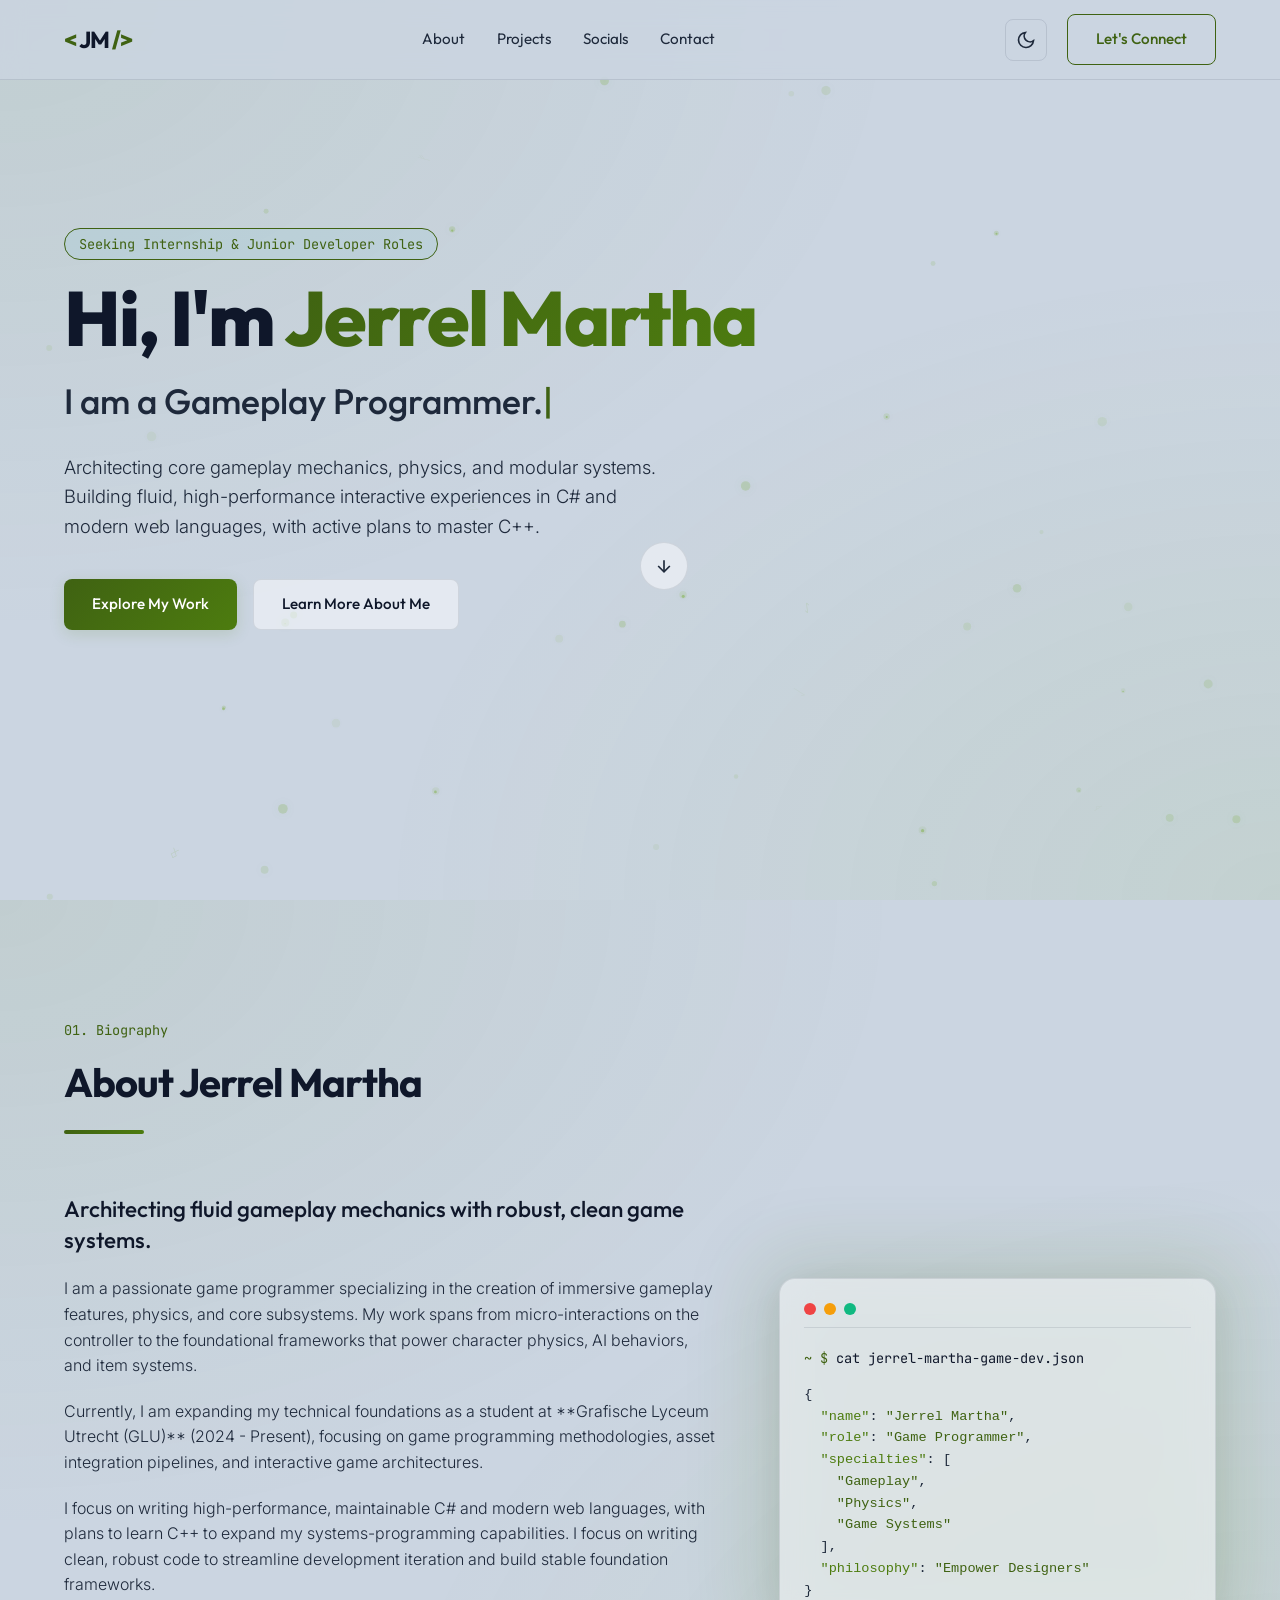
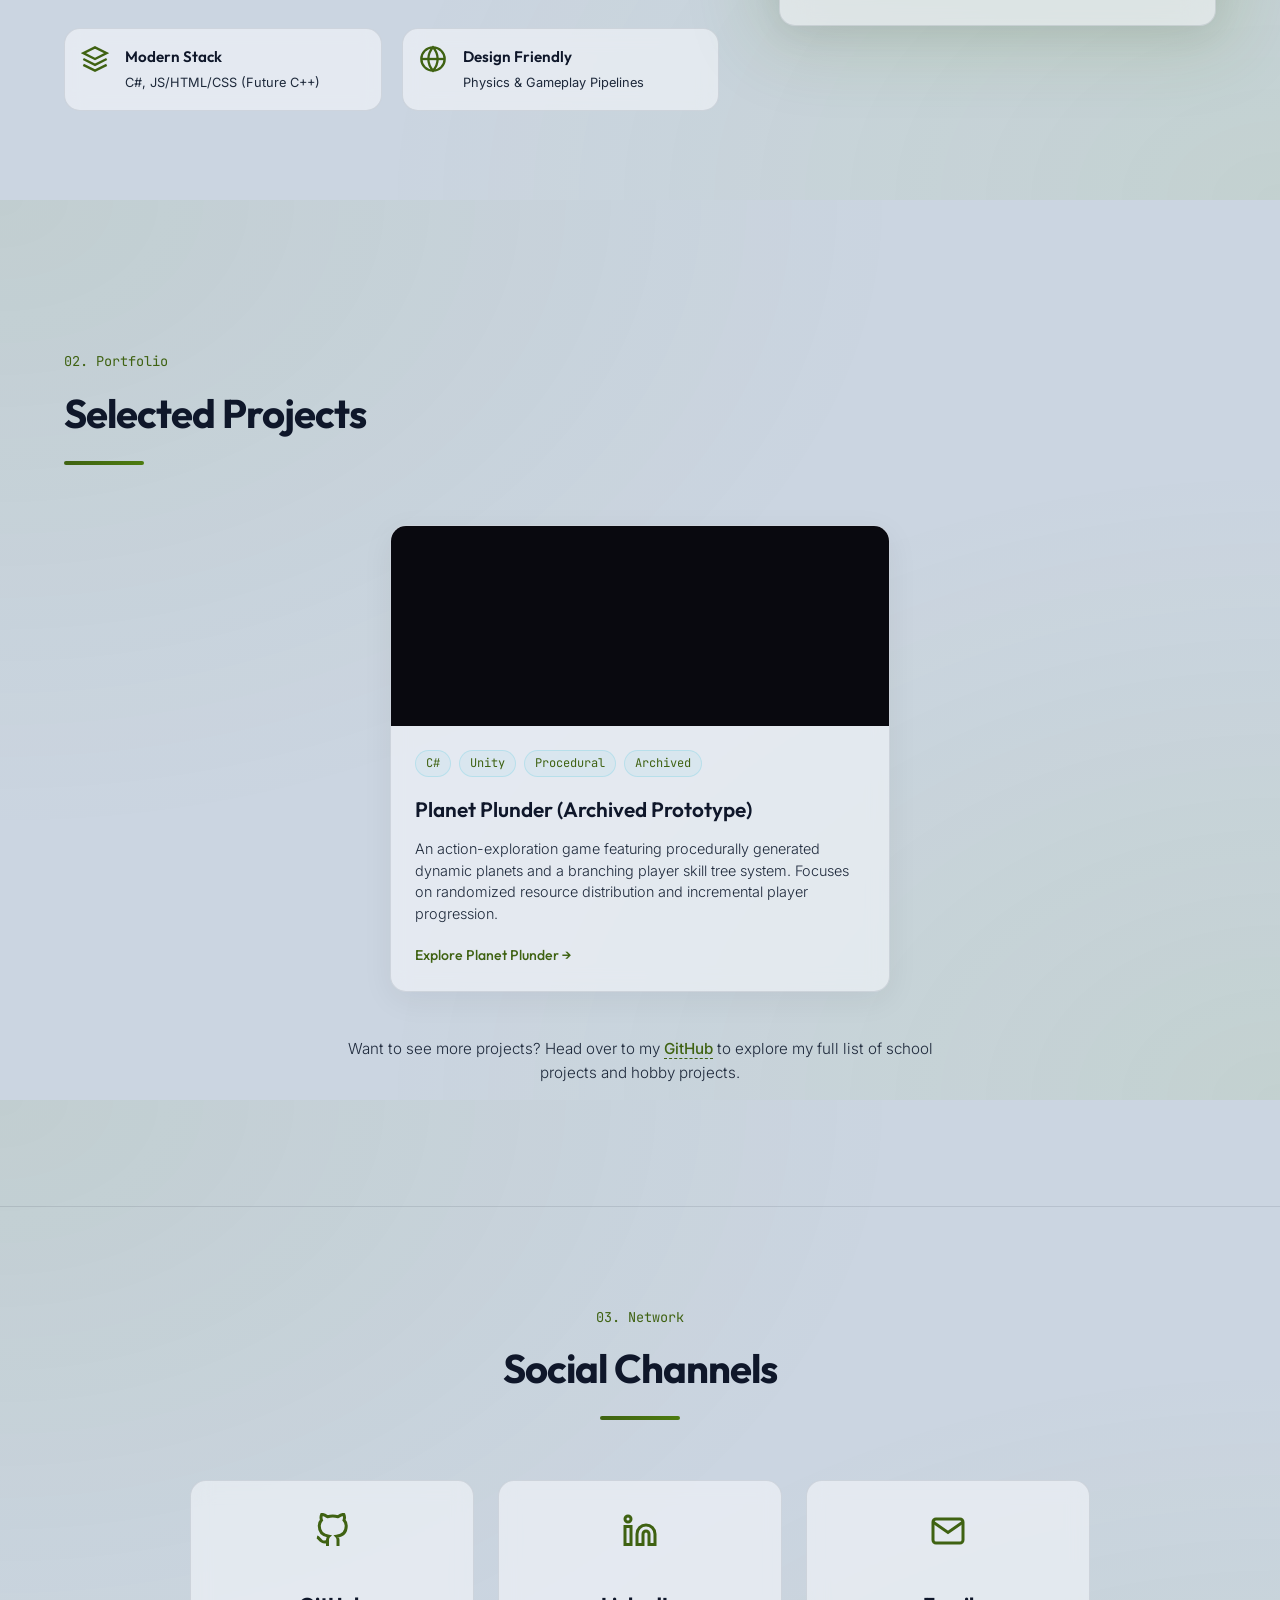
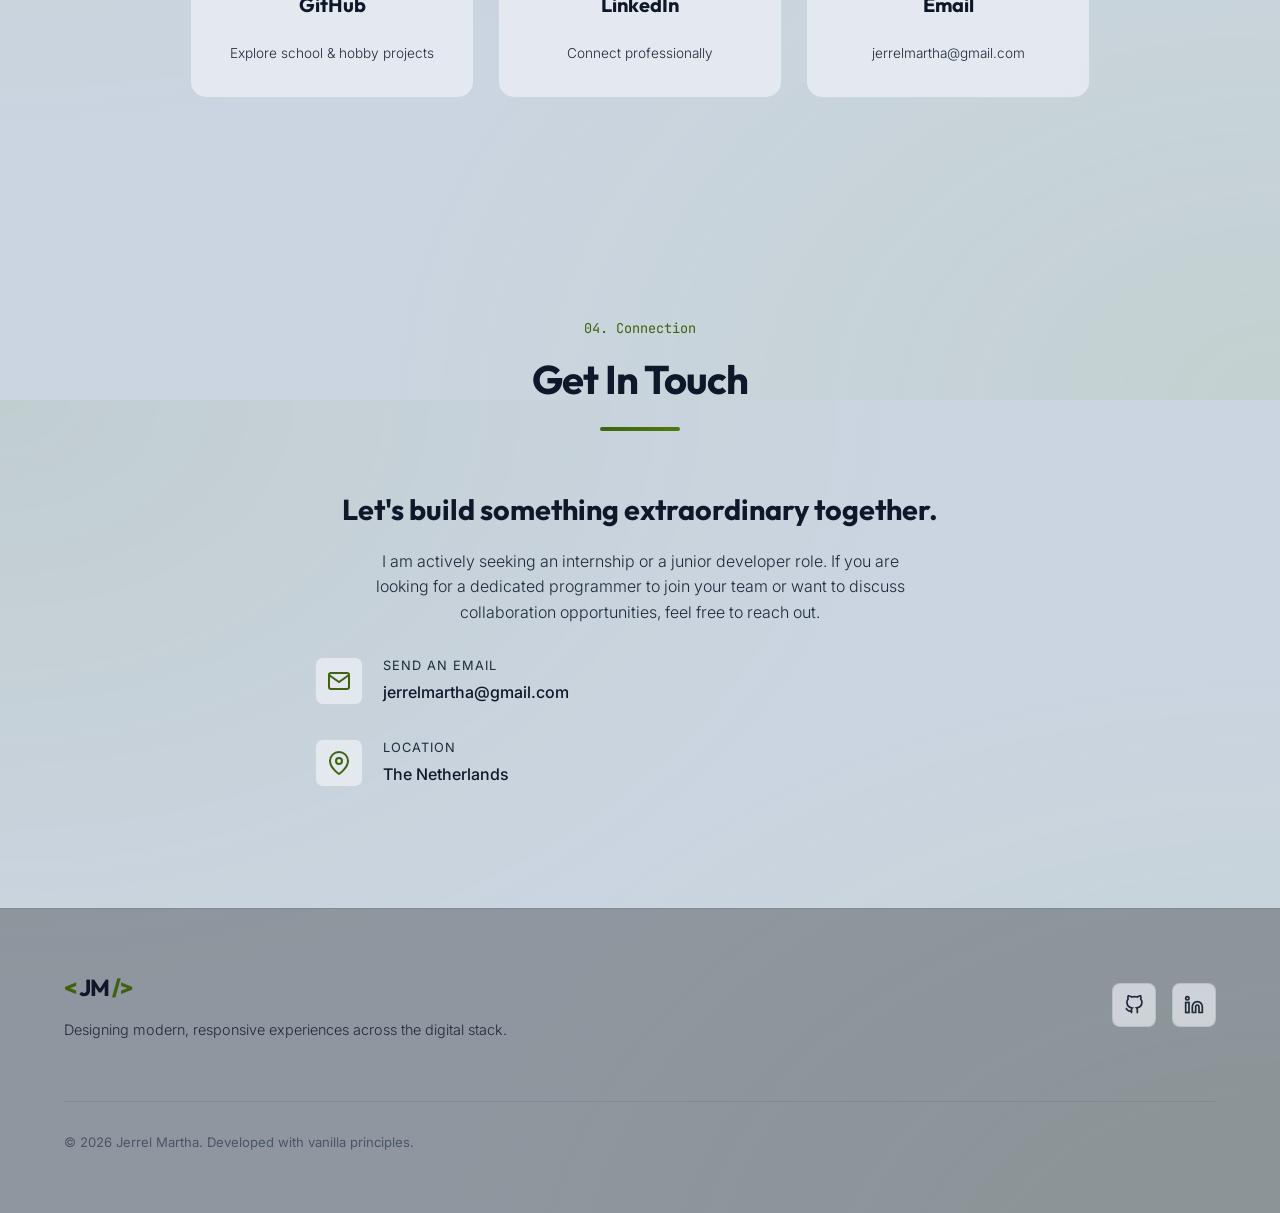
==== commit dc28253c: "feat: link assets/Images/PortfolioFavIcon.png as site favicon" ====
--- a/index.html
+++ b/index.html
@@ -28,6 +28,9 @@
     <link rel="preconnect" href="https://fonts.gstatic.com" crossorigin>
     <link href="https://fonts.googleapis.com/css2?family=Inter:wght@300;400;500;600;700&family=JetBrains+Mono:wght@400;600&family=Outfit:wght@300;400;500;600;700;800&display=swap" rel="stylesheet">
     
+    <!-- Favicon -->
+    <link rel="icon" type="image/png" href="assets/Images/PortfolioFavIcon.png">
+
     <!-- Stylesheet -->
     <link rel="stylesheet" href="styles.css">
 </head>
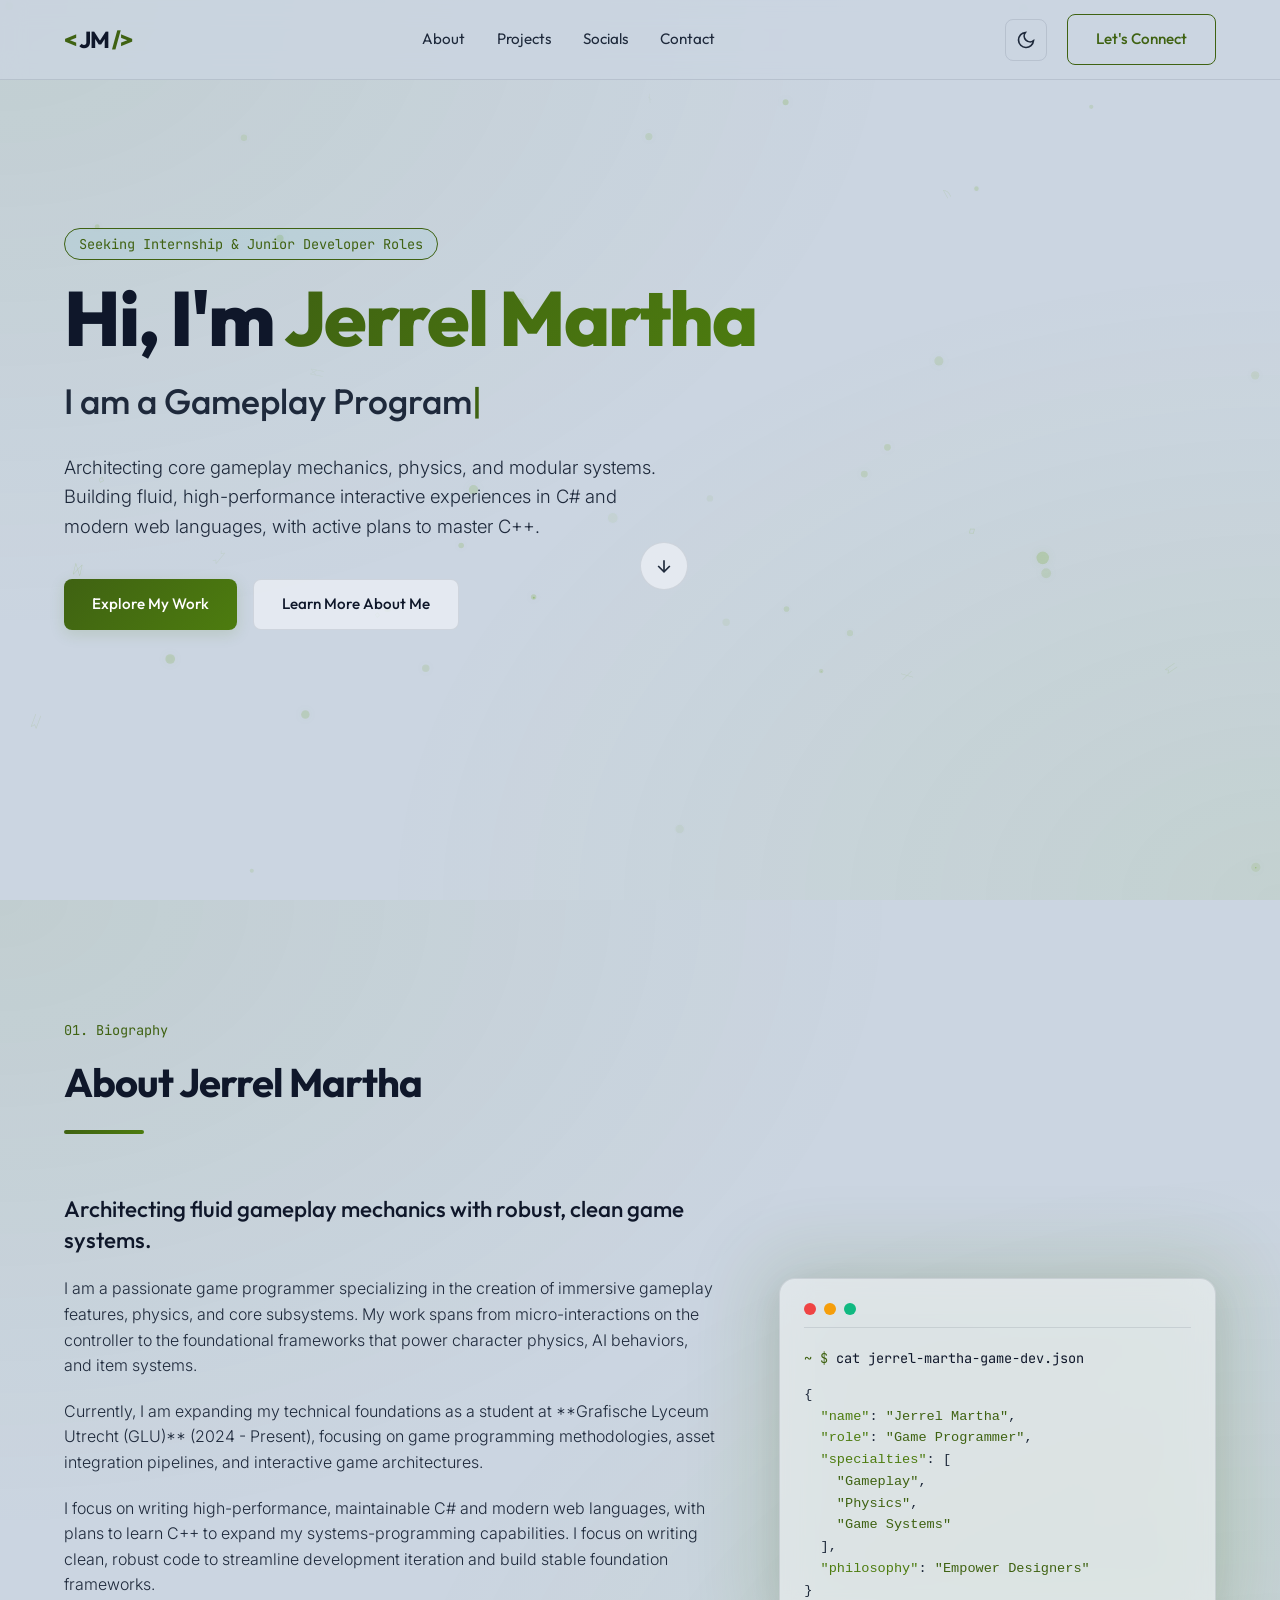
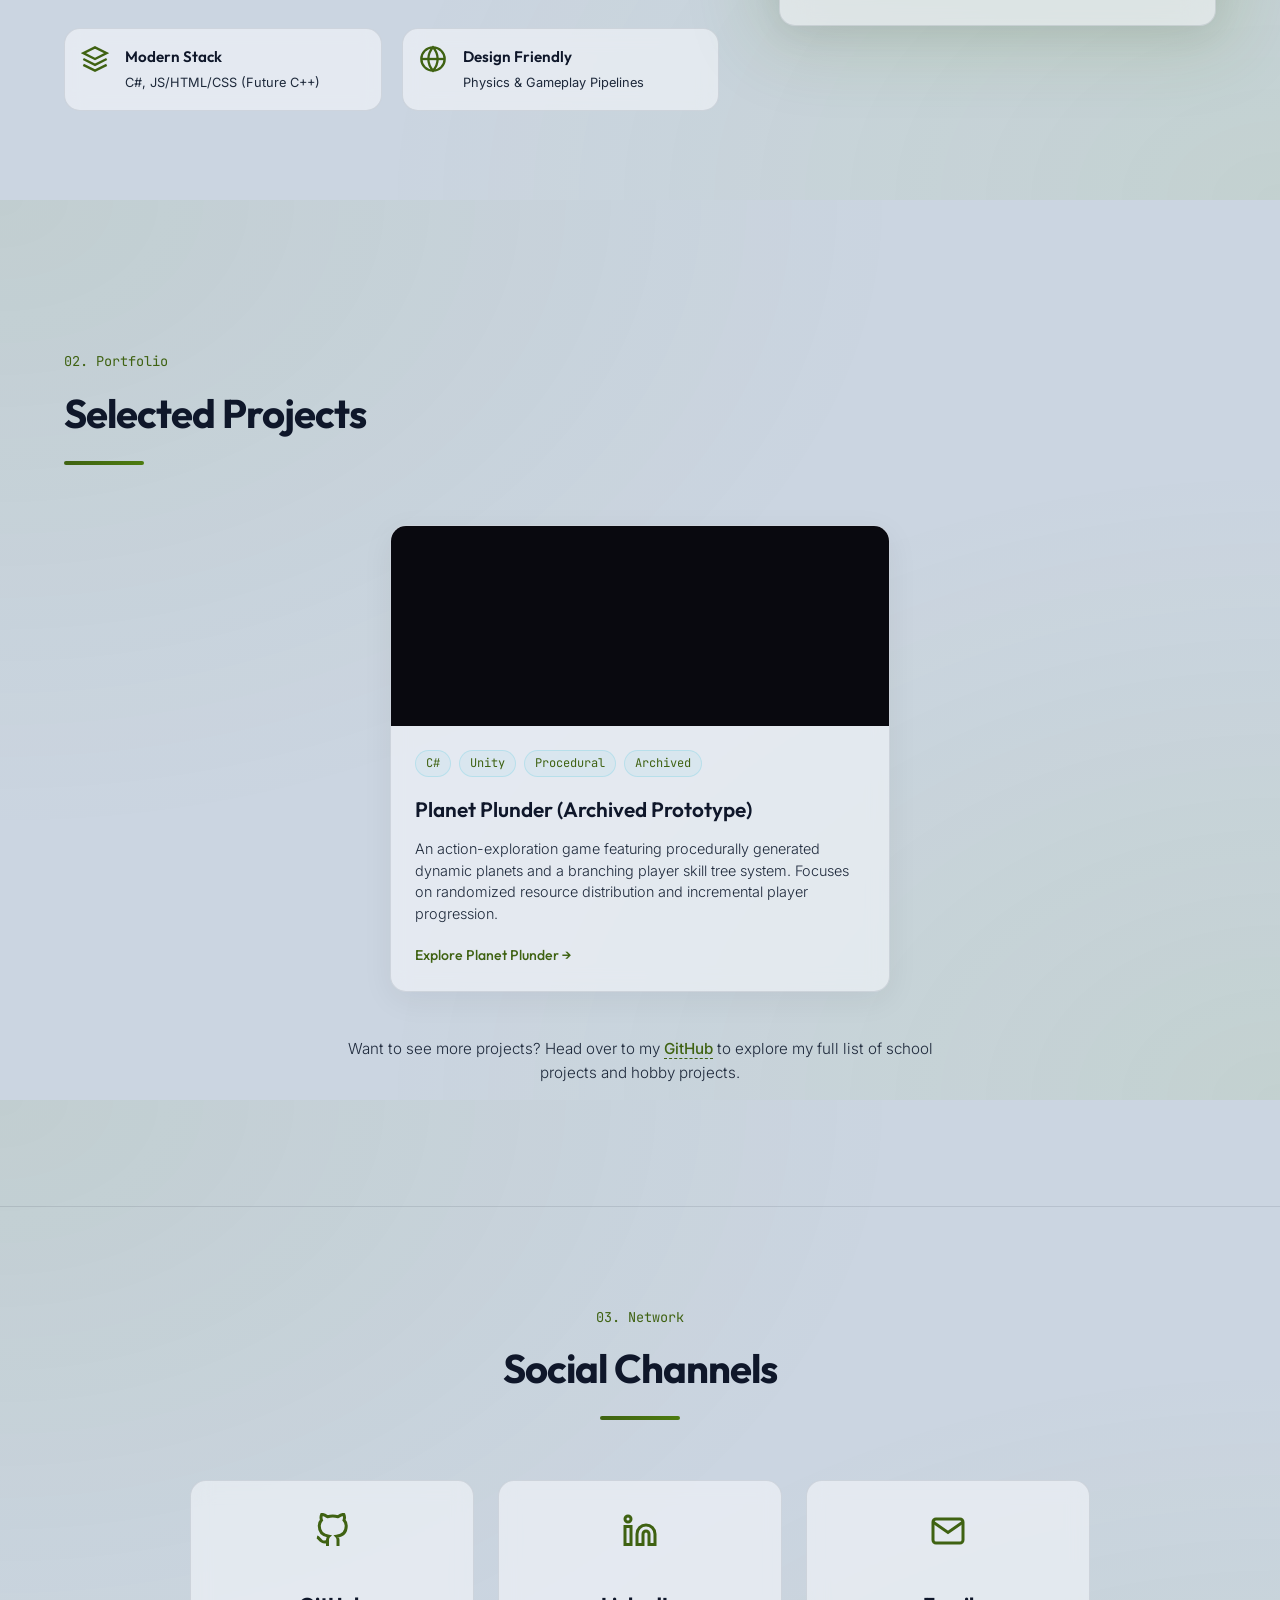
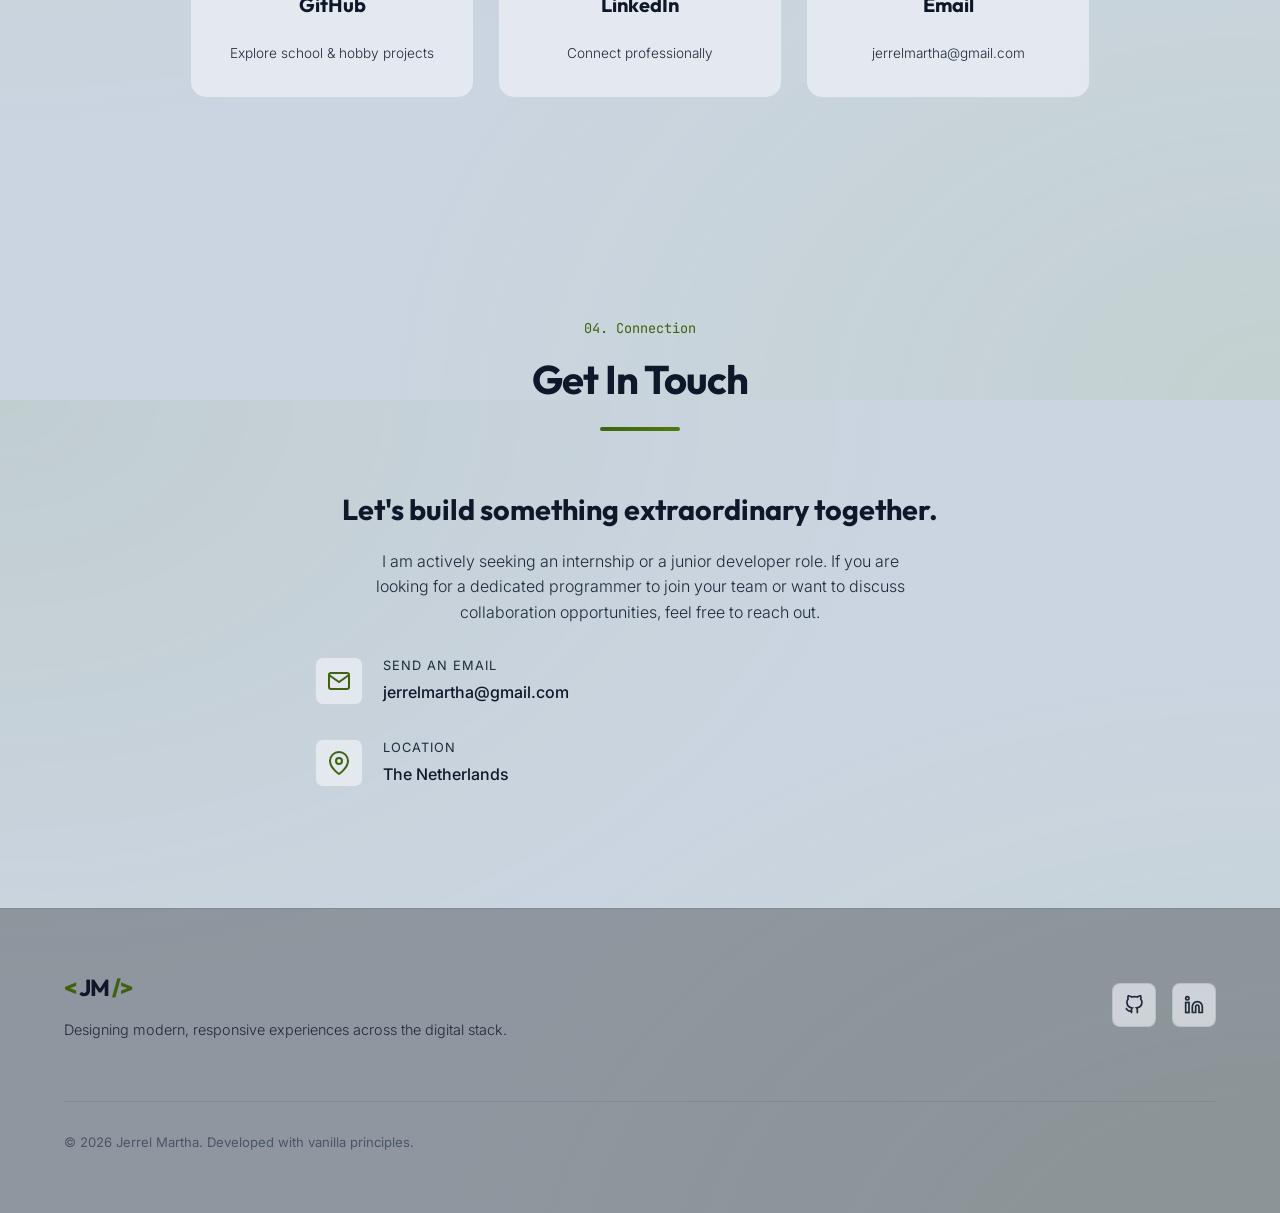
==== commit 216c0e83: "refactor: update favicon reference and assets to JPG format" ====
--- a/index.html
+++ b/index.html
@@ -29,7 +29,7 @@
     <link href="https://fonts.googleapis.com/css2?family=Inter:wght@300;400;500;600;700&family=JetBrains+Mono:wght@400;600&family=Outfit:wght@300;400;500;600;700;800&display=swap" rel="stylesheet">
     
     <!-- Favicon -->
-    <link rel="icon" type="image/png" href="assets/Images/PortfolioFavIcon.png">
+    <link rel="icon" type="image/jpeg" href="assets/Images/PortfolioFavIcon.jpg">
 
     <!-- Stylesheet -->
     <link rel="stylesheet" href="styles.css">
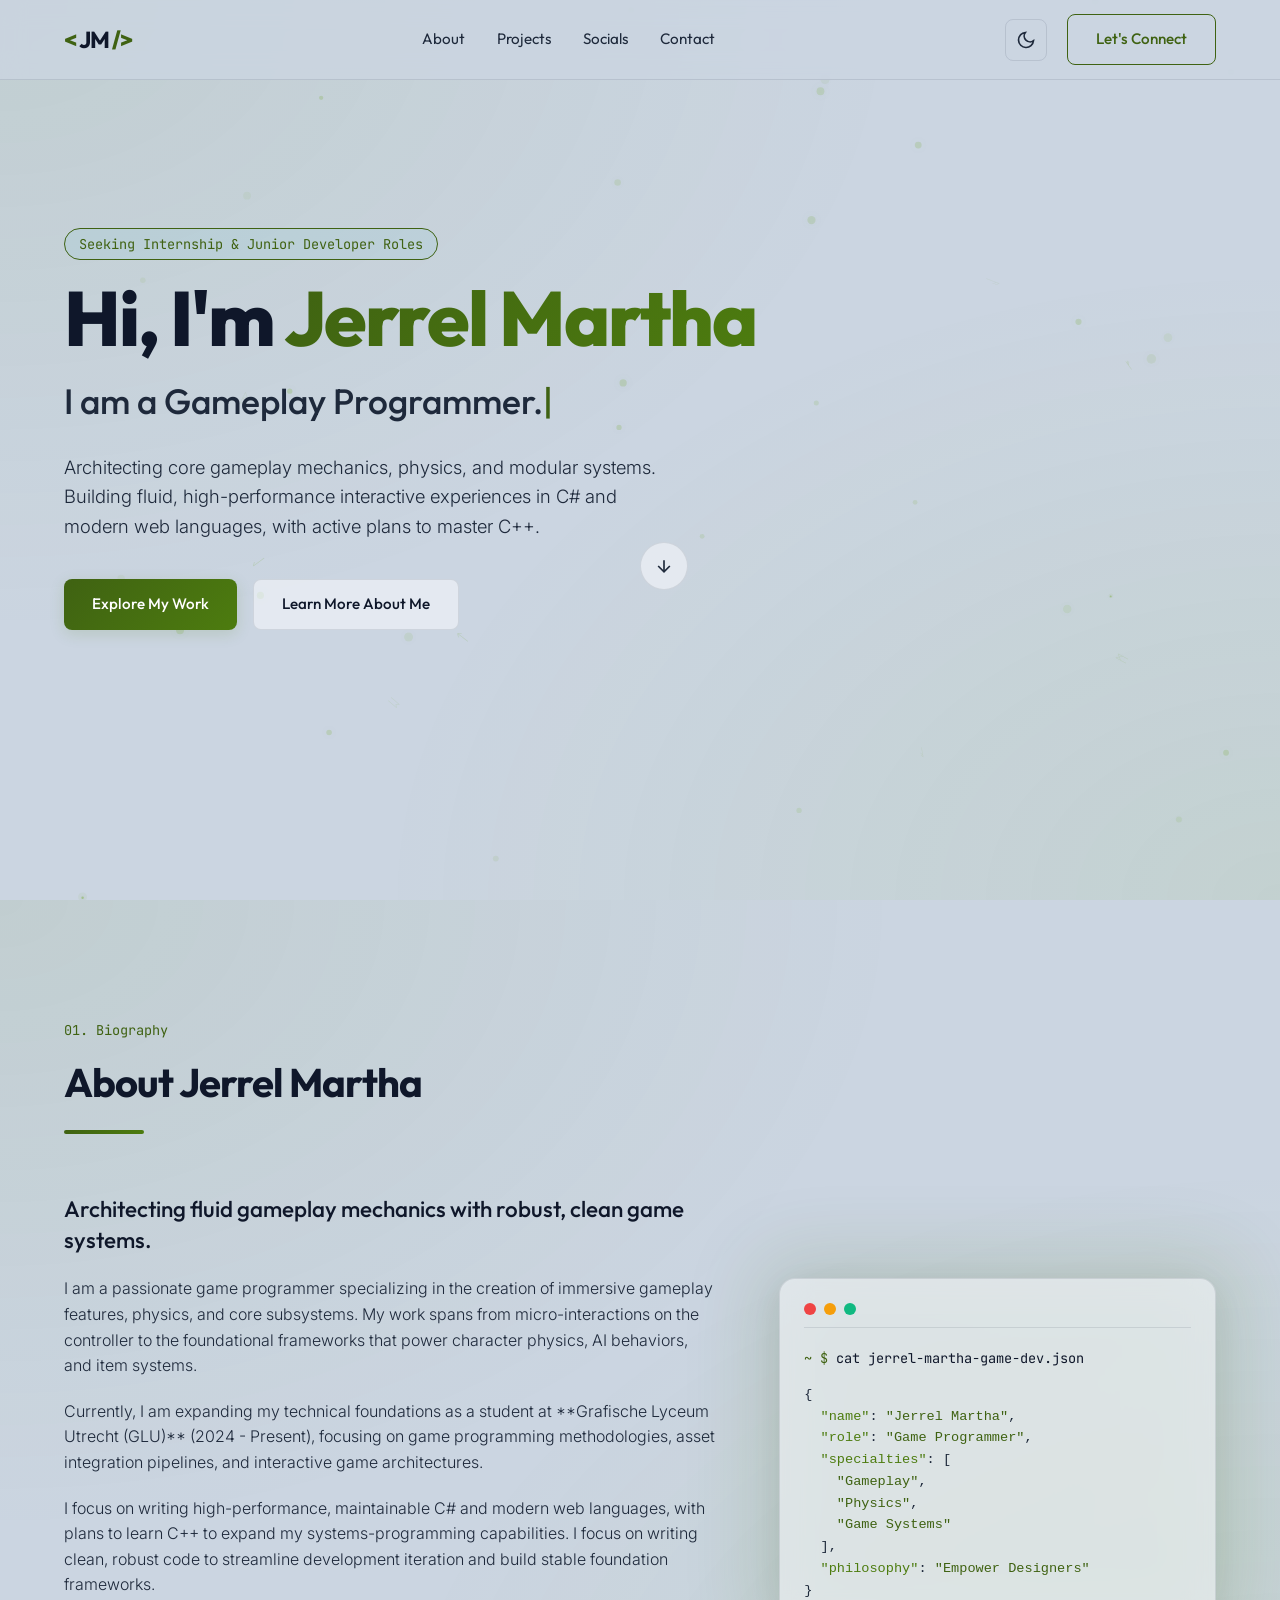
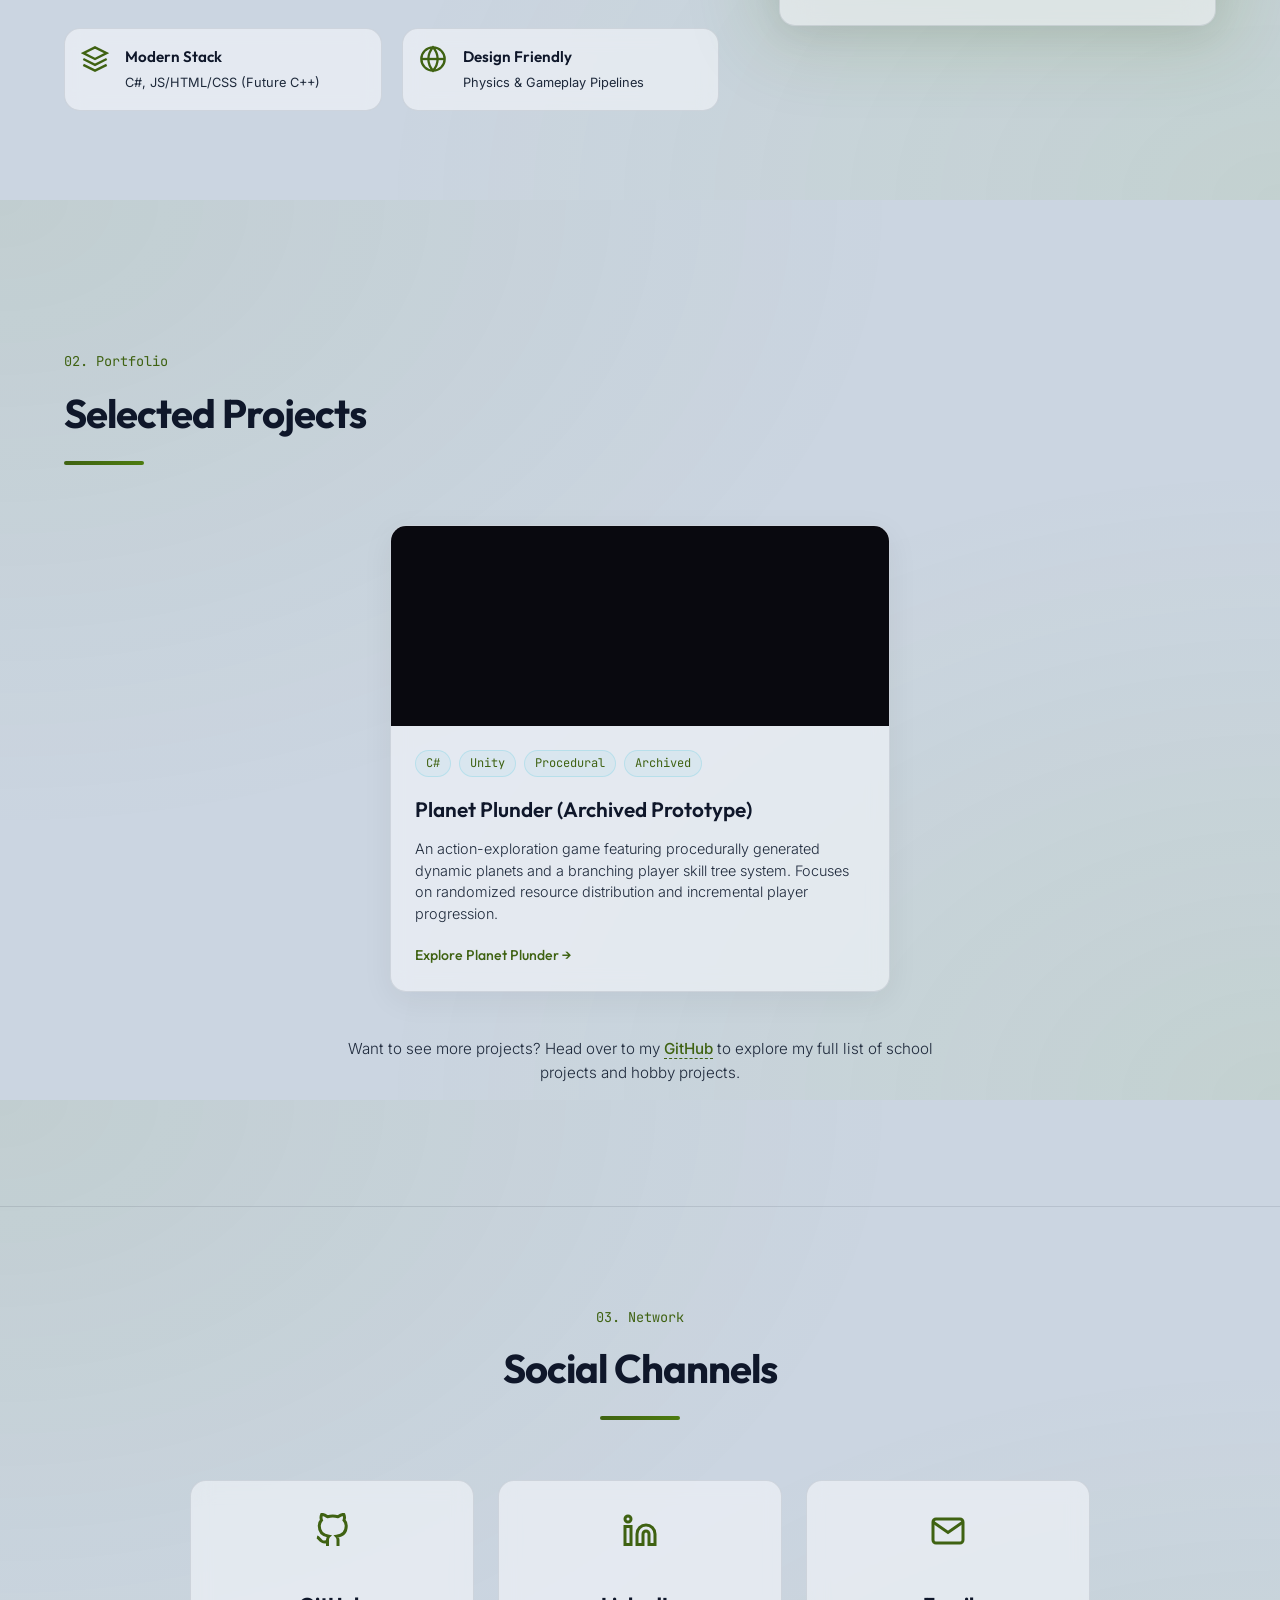
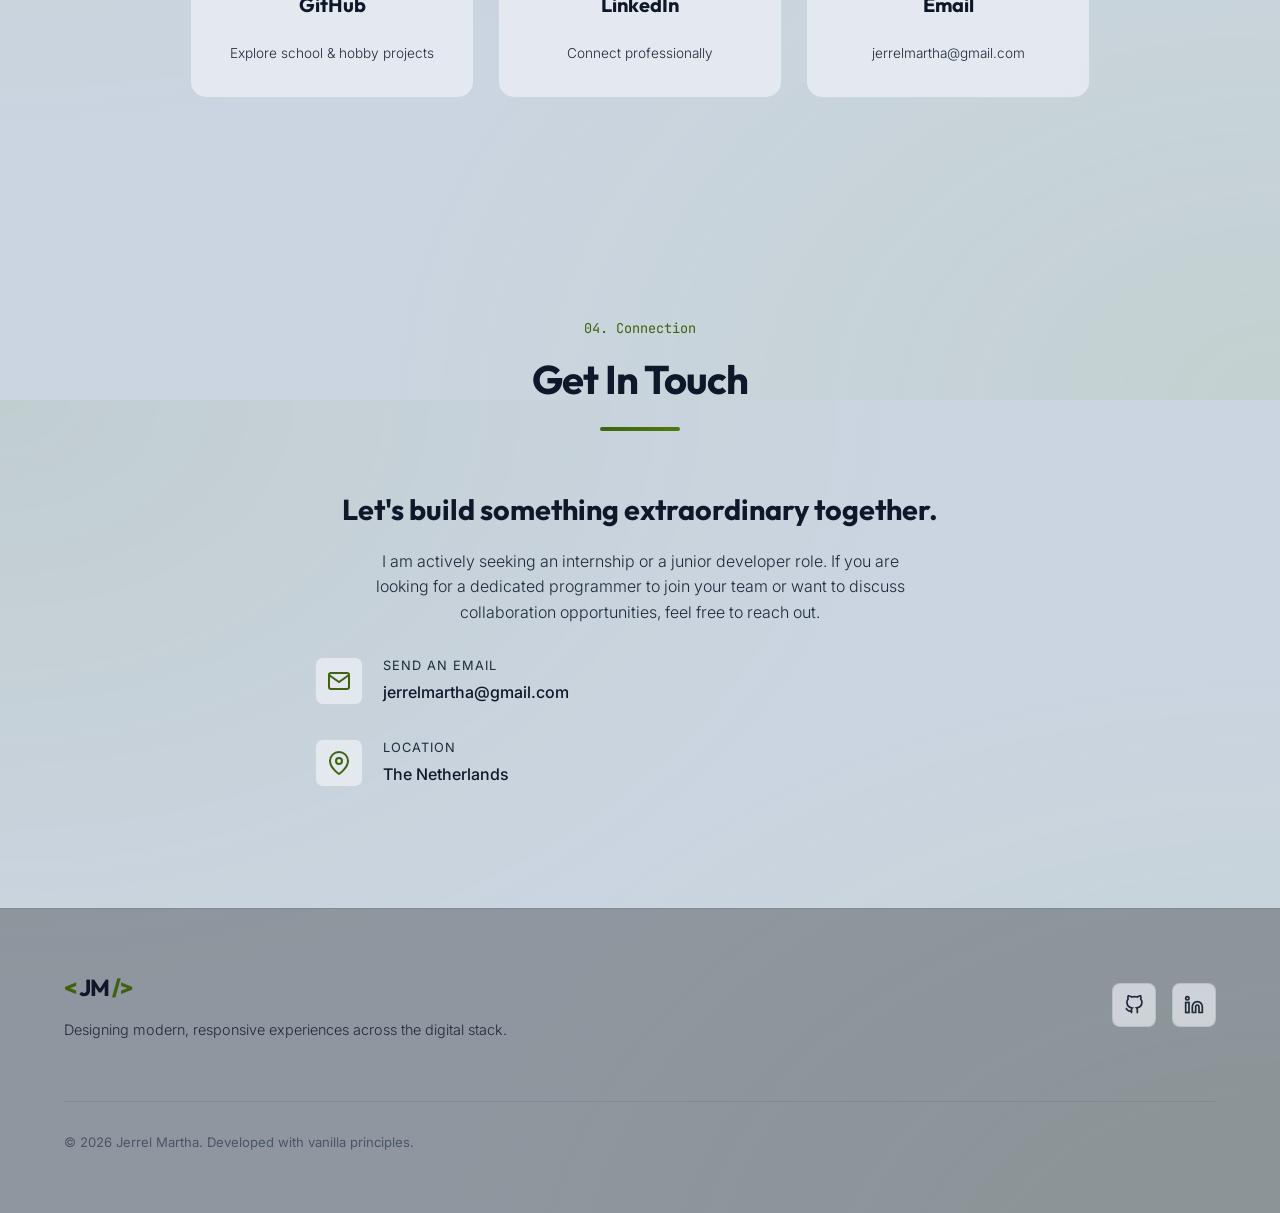
==== commit 18a33c5e: "feat: make project cards clickable using data-href attributes" ====
--- a/index.html
+++ b/index.html
@@ -208,7 +208,7 @@
 
                 <div class="projects-grid" style="display: flex; justify-content: center;">
                     <!-- Planet Plunder Project Card -->
-                    <div class="project-card" style="max-width: 500px; width: 100%;">
+                    <div class="project-card" data-href="planet-plunder.html" style="max-width: 500px; width: 100%;">
                         <div class="project-card-media">
                             <video class="project-video" autoplay loop muted playsinline preload="none" data-src="assets/planet-plunder.mp4">
                                 Your browser does not support HTML5 video.
--- a/styles.css
+++ b/styles.css
@@ -779,6 +779,7 @@
     transition: all var(--transition-smooth);
     display: flex;
     flex-direction: column;
+    cursor: pointer;
 }
 
 .project-card:hover {
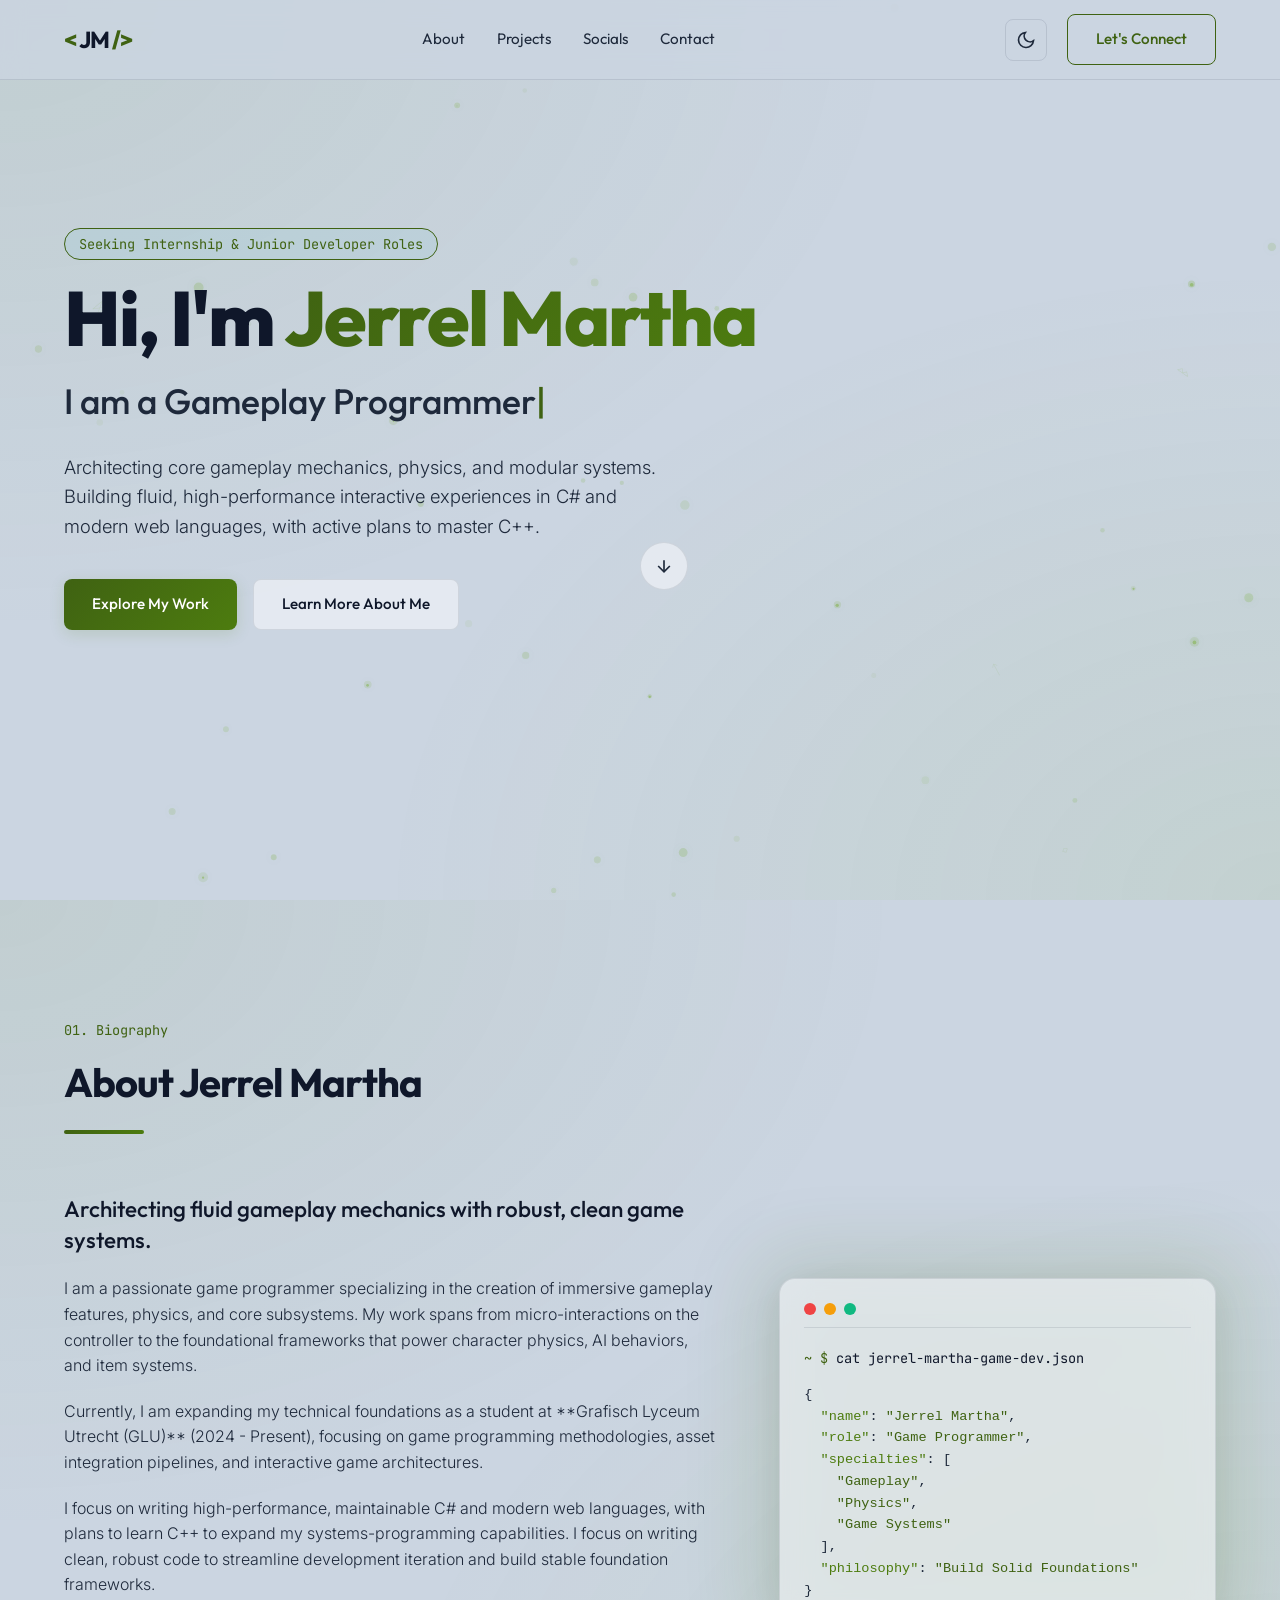
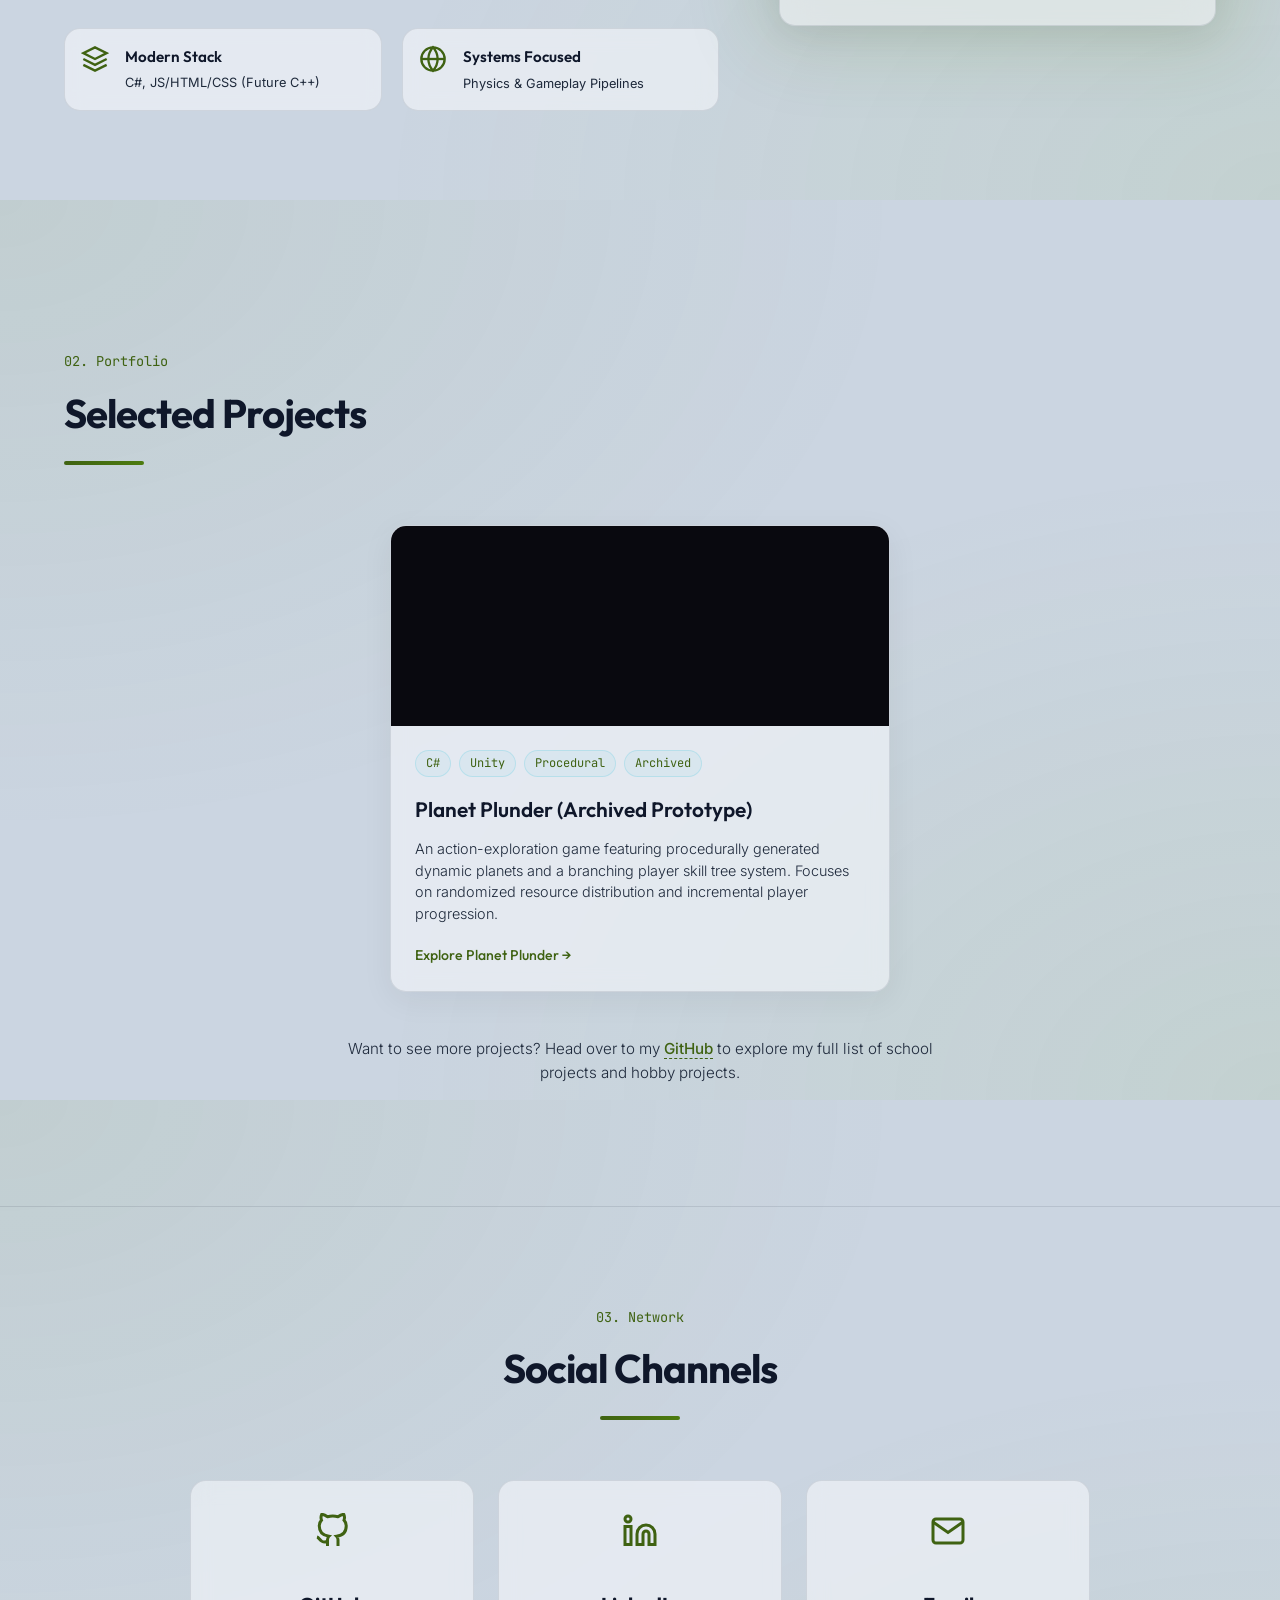
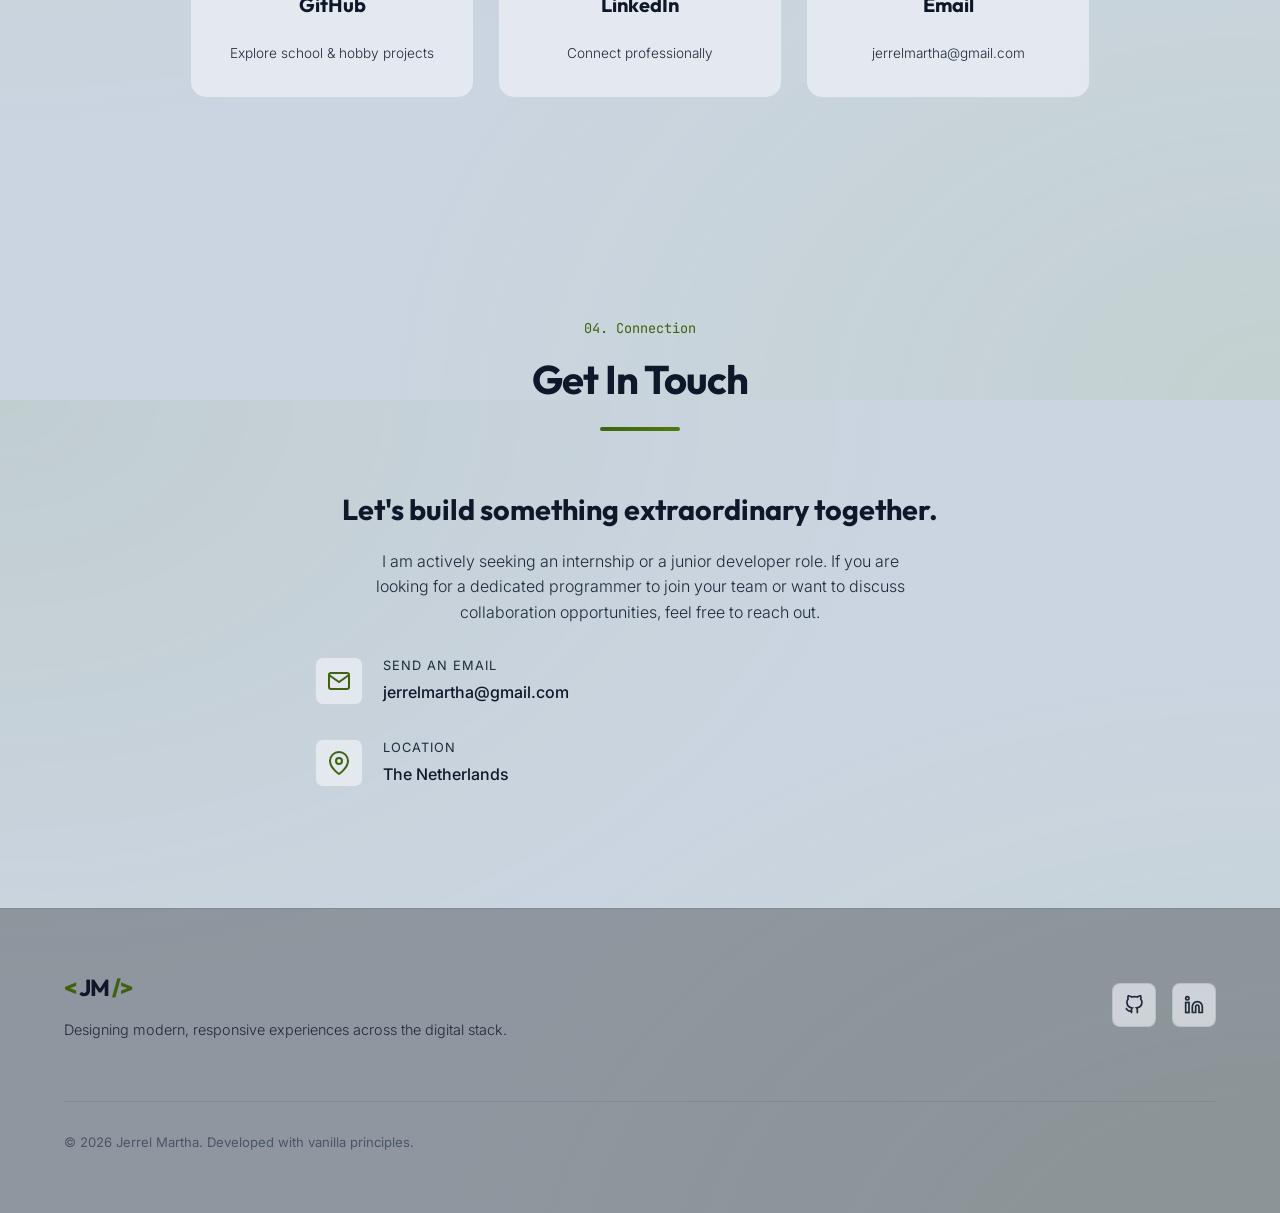
==== commit af365e0f: "fix: resolve text and design alignment inconsistencies" ====
--- a/index.html
+++ b/index.html
@@ -131,7 +131,7 @@
                             I am a passionate game programmer specializing in the creation of immersive gameplay features, physics, and core subsystems. My work spans from micro-interactions on the controller to the foundational frameworks that power character physics, AI behaviors, and item systems.
                         </p>
                         <p class="about-paragraph">
-                            Currently, I am expanding my technical foundations as a student at **Grafische Lyceum Utrecht (GLU)** (2024 - Present), focusing on game programming methodologies, asset integration pipelines, and interactive game architectures.
+                            Currently, I am expanding my technical foundations as a student at **Grafisch Lyceum Utrecht (GLU)** (2024 - Present), focusing on game programming methodologies, asset integration pipelines, and interactive game architectures.
                         </p>
                         <p class="about-paragraph">
                             I focus on writing high-performance, maintainable C# and modern web languages, with plans to learn C++ to expand my systems-programming capabilities. I focus on writing clean, robust code to streamline development iteration and build stable foundation frameworks.
@@ -160,7 +160,7 @@
                                     </svg>
                                 </div>
                                 <div class="badge-info">
-                                    <h4>Design Friendly</h4>
+                                    <h4>Systems Focused</h4>
                                     <p>Physics & Gameplay Pipelines</p>
                                 </div>
                             </div>
@@ -187,7 +187,7 @@
     <span class="json-value">"Physics"</span>,
     <span class="json-value">"Game Systems"</span>
   ],
-  <span class="json-key">"philosophy"</span>: <span class="json-value">"Empower Designers"</span>
+  <span class="json-key">"philosophy"</span>: <span class="json-value">"Build Solid Foundations"</span>
 }</pre>
                                 </div>
                             </div>
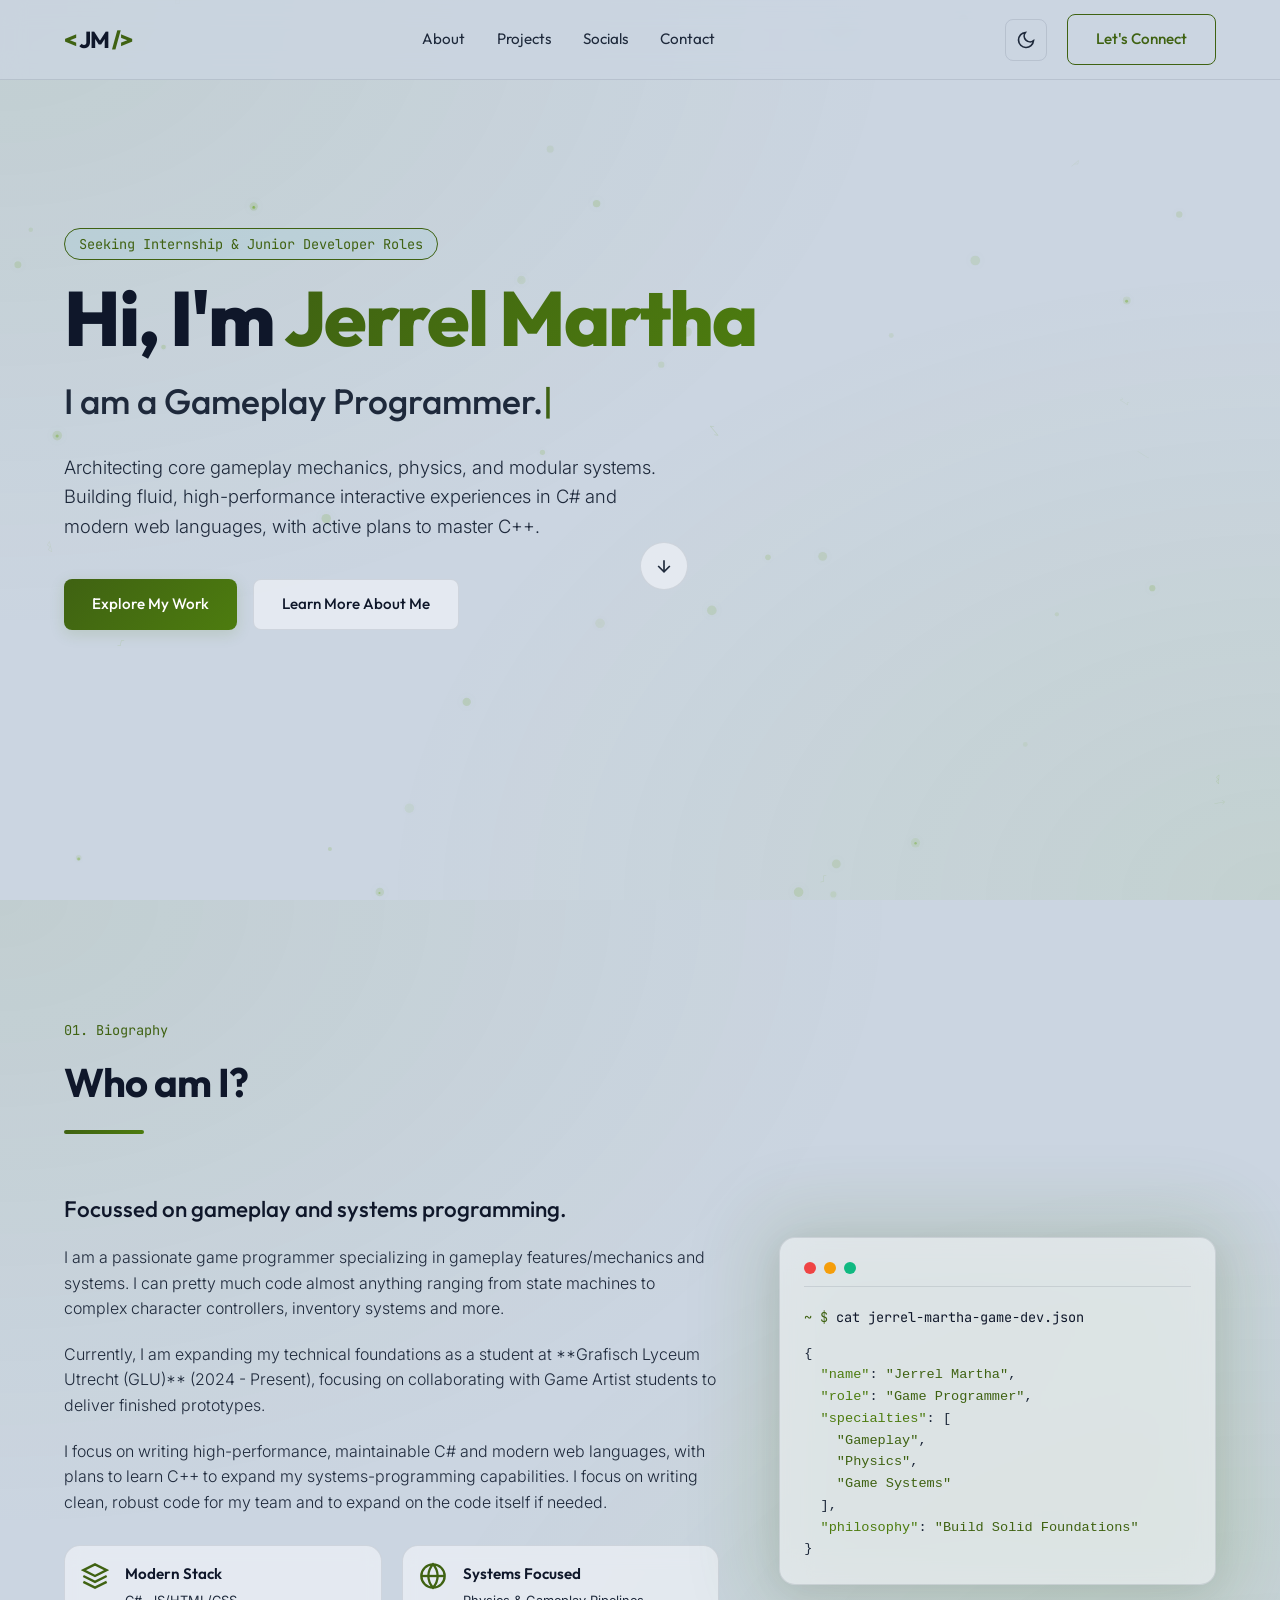
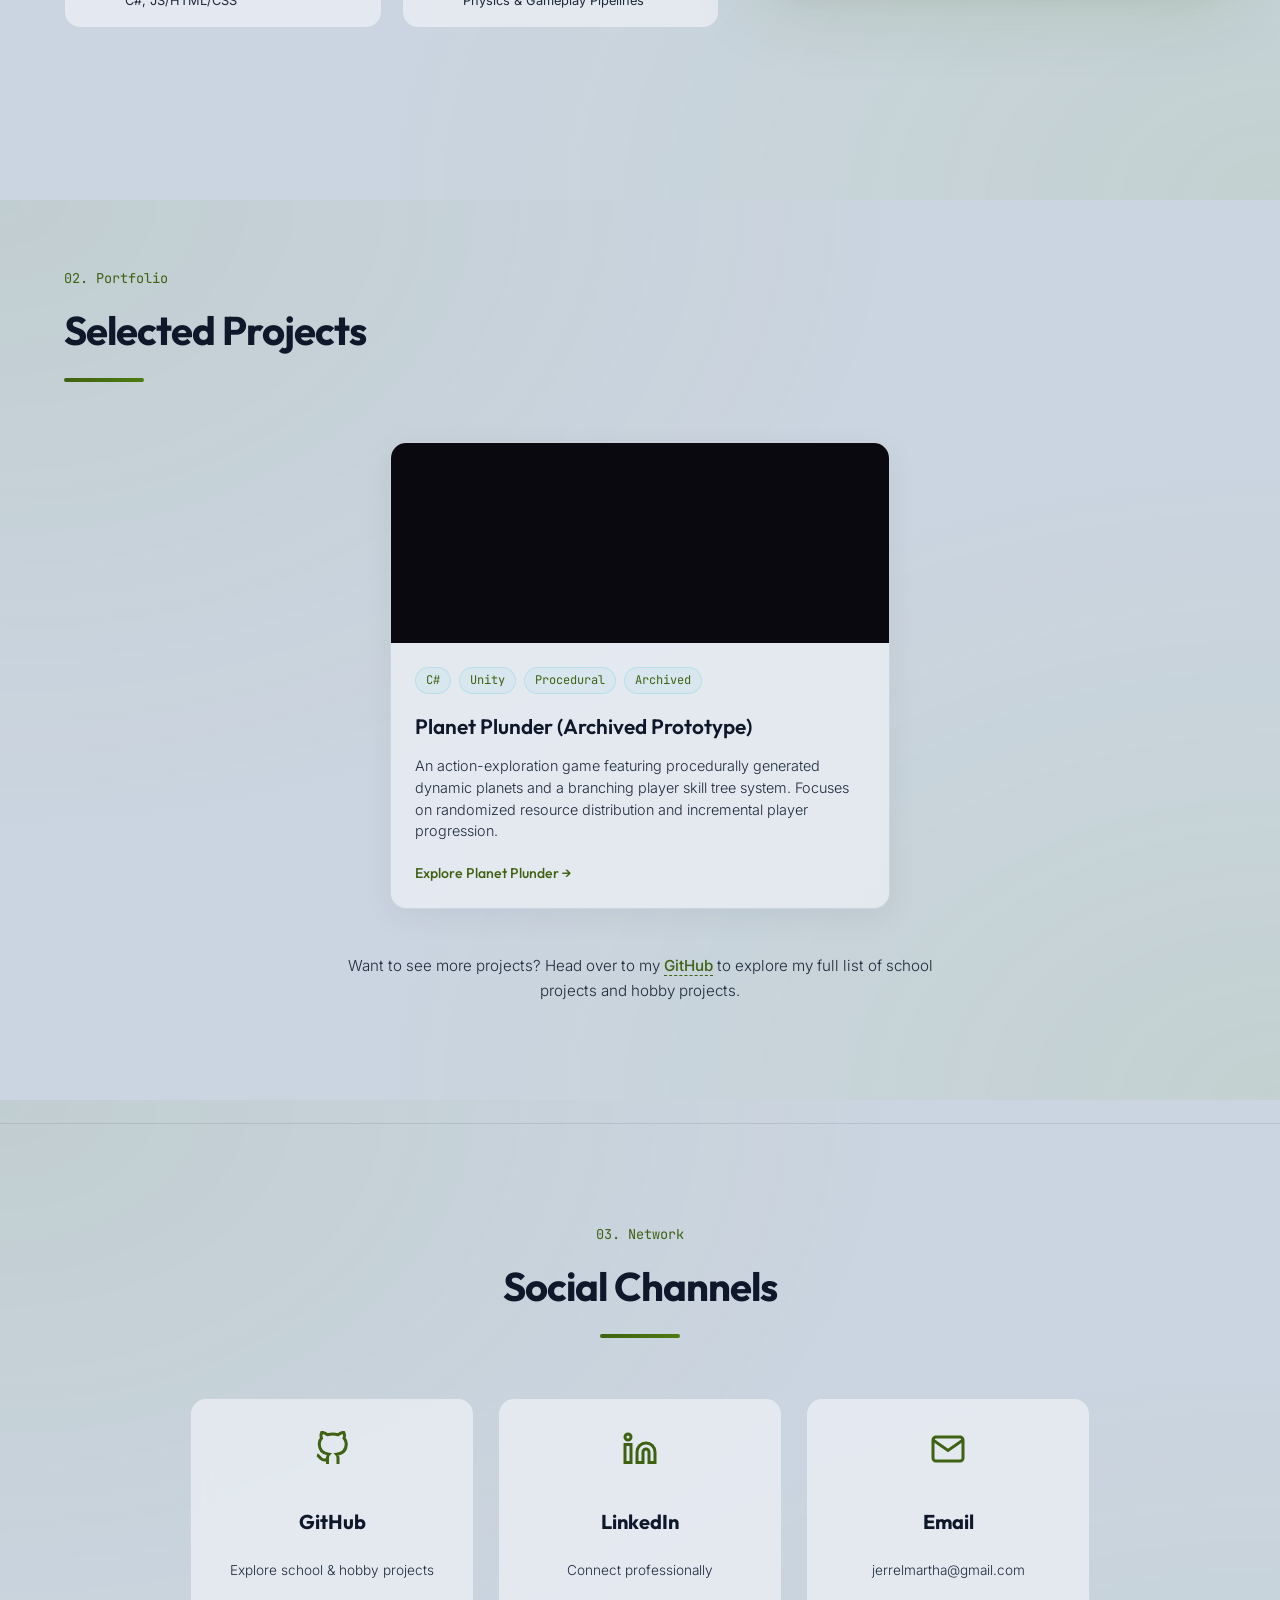
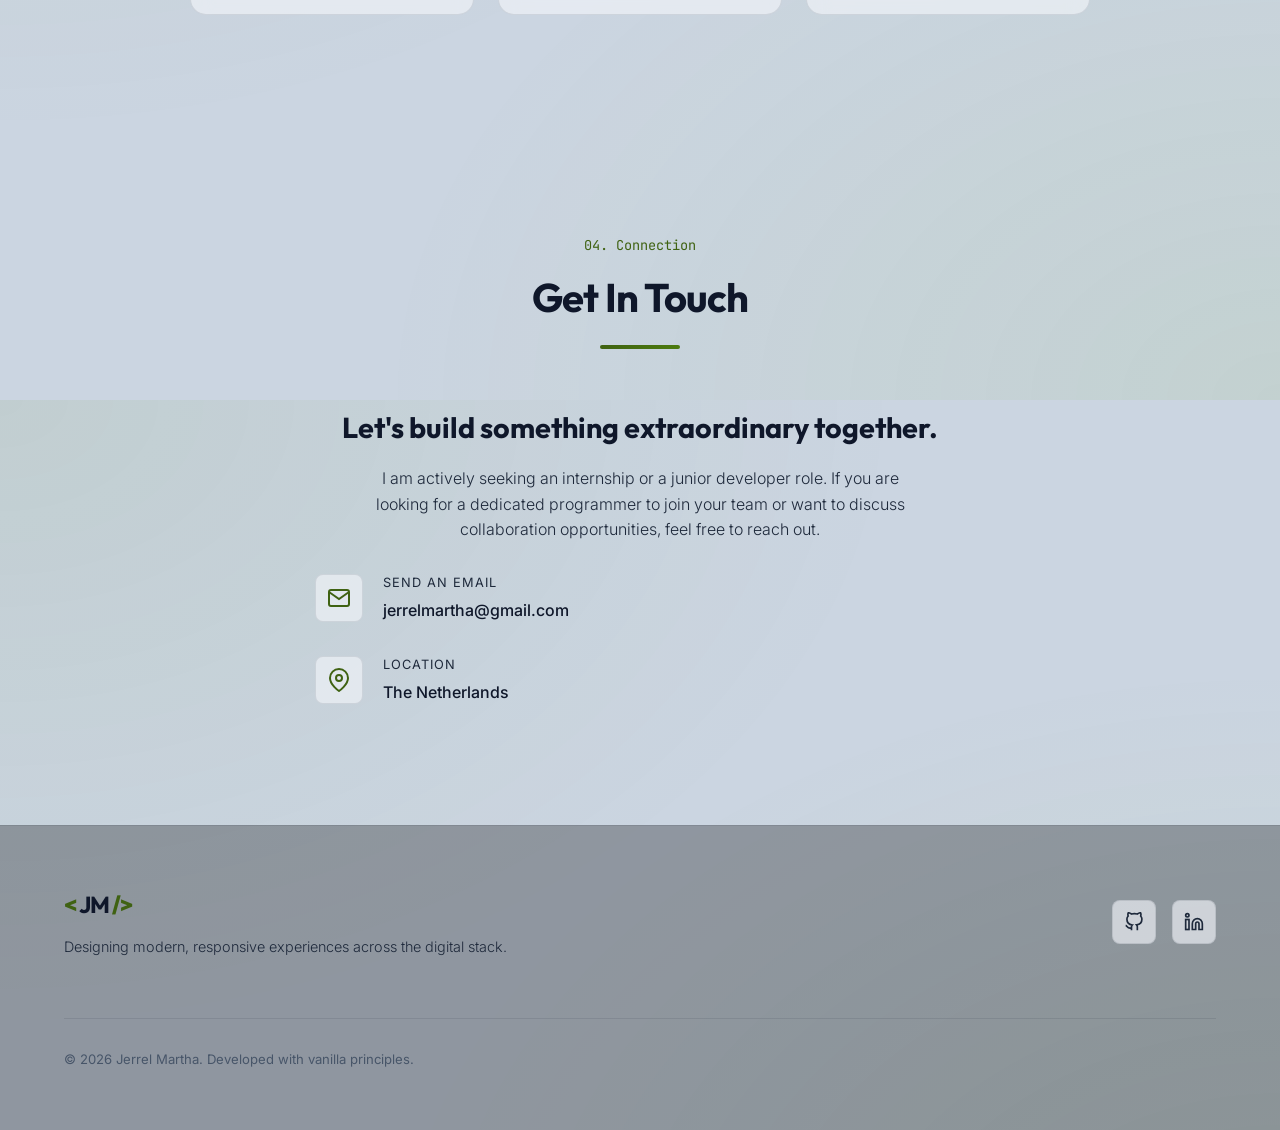
==== commit 25389fc6: "About me changed" ====
--- a/index.html
+++ b/index.html
@@ -1,39 +1,48 @@
 <!DOCTYPE html>
 <html lang="en" data-theme="dark">
+
 <head>
     <meta charset="UTF-8">
     <meta name="viewport" content="width=device-width, initial-scale=1.0">
     <title>Jerrel Martha | Gameplay & Game Systems Programmer</title>
-    
+
     <!-- Primary Meta Tags -->
     <meta name="title" content="Jerrel Martha | Gameplay & Game Systems Programmer">
-    <meta name="description" content="Welcome to the digital portfolio of Jerrel Martha. Specializing in gameplay mechanics, physics, and game systems programming.">
-    <meta name="keywords" content="Jerrel Martha, Game Programmer, Gameplay Programmer, Systems Developer, Unity, C#, HTML, CSS, JavaScript, Learning C++">
+    <meta name="description"
+        content="Welcome to the digital portfolio of Jerrel Martha. Specializing in gameplay mechanics, physics, and game systems programming.">
+    <meta name="keywords"
+        content="Jerrel Martha, Game Programmer, Gameplay Programmer, Systems Developer, Unity, C#, HTML, CSS, JavaScript, Learning C++">
     <meta name="author" content="Jerrel Martha">
-    
+
     <!-- Open Graph / Facebook -->
     <meta property="og:type" content="website">
     <meta property="og:url" content="https://github.com/JerrelMartha">
     <meta property="og:title" content="Jerrel Martha | Gameplay & Game Systems Programmer">
-    <meta property="og:description" content="Welcome to the digital portfolio of Jerrel Martha. Specializing in gameplay mechanics, physics, and game systems programming.">
-    <meta property="og:image" content="https://images.unsplash.com/photo-1618005182384-a83a8bd57fbe?q=80&w=1200&auto=format&fit=crop">
+    <meta property="og:description"
+        content="Welcome to the digital portfolio of Jerrel Martha. Specializing in gameplay mechanics, physics, and game systems programming.">
+    <meta property="og:image"
+        content="https://images.unsplash.com/photo-1618005182384-a83a8bd57fbe?q=80&w=1200&auto=format&fit=crop">
 
     <!-- Twitter -->
     <meta property="twitter:card" content="summary_large_image">
     <meta property="twitter:title" content="Jerrel Martha | Gameplay & Game Systems Programmer">
-    <meta property="twitter:description" content="Welcome to the digital portfolio of Jerrel Martha. Specializing in gameplay mechanics, physics, and game systems programming.">
-    
+    <meta property="twitter:description"
+        content="Welcome to the digital portfolio of Jerrel Martha. Specializing in gameplay mechanics, physics, and game systems programming.">
+
     <!-- Google Fonts -->
     <link rel="preconnect" href="https://fonts.googleapis.com">
     <link rel="preconnect" href="https://fonts.gstatic.com" crossorigin>
-    <link href="https://fonts.googleapis.com/css2?family=Inter:wght@300;400;500;600;700&family=JetBrains+Mono:wght@400;600&family=Outfit:wght@300;400;500;600;700;800&display=swap" rel="stylesheet">
-    
+    <link
+        href="https://fonts.googleapis.com/css2?family=Inter:wght@300;400;500;600;700&family=JetBrains+Mono:wght@400;600&family=Outfit:wght@300;400;500;600;700;800&display=swap"
+        rel="stylesheet">
+
     <!-- Favicon -->
     <link rel="icon" type="image/jpeg" href="assets/Images/PortfolioFavIcon.jpg">
 
     <!-- Stylesheet -->
     <link rel="stylesheet" href="styles.css">
 </head>
+
 <body>
     <!-- Interactive Background Particles -->
     <div class="background-canvas-wrapper">
@@ -46,7 +55,7 @@
             <a href="#hero" class="logo" id="nav-logo">
                 <span class="logo-accent">&lt;</span>JM<span class="logo-accent"> /&gt;</span>
             </a>
-            
+
             <nav class="nav-links-wrapper" id="nav-menu">
                 <a href="#about" class="nav-link" id="link-about">About</a>
                 <a href="#projects" class="nav-link" id="link-projects">Projects</a>
@@ -56,7 +65,8 @@
 
             <div class="nav-actions">
                 <!-- Sleek Sun/Moon Theme Toggle -->
-                <button class="theme-toggle" id="theme-toggle-btn" aria-label="Toggle visual theme" title="Toggle visual theme">
+                <button class="theme-toggle" id="theme-toggle-btn" aria-label="Toggle visual theme"
+                    title="Toggle visual theme">
                     <svg class="sun-icon" viewBox="0 0 24 24" fill="none" stroke="currentColor" stroke-width="2">
                         <circle cx="12" cy="12" r="5"></circle>
                         <line x1="12" y1="1" x2="12" y2="3"></line>
@@ -74,9 +84,10 @@
                 </button>
                 <a href="#contact" class="btn btn-outline nav-btn">Let's Connect</a>
             </div>
-            
+
             <!-- Mobile Menu Toggle -->
-            <button class="mobile-toggle" id="mobile-menu-toggle" aria-label="Toggle navigation menu" title="Toggle navigation menu">
+            <button class="mobile-toggle" id="mobile-menu-toggle" aria-label="Toggle navigation menu"
+                title="Toggle navigation menu">
                 <span></span>
                 <span></span>
                 <span></span>
@@ -98,7 +109,8 @@
                     I am a <span class="typing-text" id="typing-span"></span><span class="typing-cursor">|</span>
                 </h2>
                 <p class="hero-description animate-item">
-                    Architecting core gameplay mechanics, physics, and modular systems. Building fluid, high-performance interactive experiences in C# and modern web languages, with active plans to master C++.
+                    Architecting core gameplay mechanics, physics, and modular systems. Building fluid, high-performance
+                    interactive experiences in C# and modern web languages, with active plans to master C++.
                 </p>
                 <div class="hero-cta-wrapper animate-item">
                     <a href="#projects" class="btn btn-primary">Explore My Work</a>
@@ -120,23 +132,28 @@
             <div class="container">
                 <div class="section-header">
                     <span class="section-tag">01. Biography</span>
-                    <h2 class="section-title">About Jerrel Martha</h2>
+                    <h2 class="section-title">Who am I?</h2>
                     <div class="section-bar"></div>
                 </div>
 
                 <div class="about-grid">
                     <div class="about-text-content">
-                        <h3 class="about-lead">Architecting fluid gameplay mechanics with robust, clean game systems.</h3>
+                        <h3 class="about-lead">Focussed on gameplay and systems programming.</h3>
                         <p class="about-paragraph">
-                            I am a passionate game programmer specializing in the creation of immersive gameplay features, physics, and core subsystems. My work spans from micro-interactions on the controller to the foundational frameworks that power character physics, AI behaviors, and item systems.
+                            I am a passionate game programmer specializing in gameplay features/mechanics and systems. I
+                            can pretty much code almost anything ranging from state machines to complex character
+                            controllers, inventory systems and more.
                         </p>
                         <p class="about-paragraph">
-                            Currently, I am expanding my technical foundations as a student at **Grafisch Lyceum Utrecht (GLU)** (2024 - Present), focusing on game programming methodologies, asset integration pipelines, and interactive game architectures.
+                            Currently, I am expanding my technical foundations as a student at **Grafisch Lyceum Utrecht
+                            (GLU)** (2024 - Present), focusing on collaborating with Game Artist students to deliver
+                            finished prototypes.
+                        <p class="about-paragraph">
+                            I focus on writing high-performance, maintainable C# and modern web languages, with plans to
+                            learn C++ to expand my systems-programming capabilities. I focus on writing clean, robust
+                            code for my team and to expand on the code itself if needed.
                         </p>
-                        <p class="about-paragraph">
-                            I focus on writing high-performance, maintainable C# and modern web languages, with plans to learn C++ to expand my systems-programming capabilities. I focus on writing clean, robust code to streamline development iteration and build stable foundation frameworks.
-                        </p>
-                        
+
                         <div class="about-badges">
                             <div class="badge-card">
                                 <div class="badge-icon">
@@ -148,7 +165,7 @@
                                 </div>
                                 <div class="badge-info">
                                     <h4>Modern Stack</h4>
-                                    <p>C#, JS/HTML/CSS (Future C++)</p>
+                                    <p>C#, JS/HTML/CSS</p>
                                 </div>
                             </div>
                             <div class="badge-card">
@@ -156,7 +173,9 @@
                                     <svg viewBox="0 0 24 24" fill="none" stroke="currentColor" stroke-width="2">
                                         <circle cx="12" cy="12" r="10"></circle>
                                         <line x1="2" y1="12" x2="22" y2="12"></line>
-                                        <path d="M12 2a15.3 15.3 0 0 1 4 10 15.3 15.3 0 0 1-4 10 15.3 15.3 0 0 1-4-10 15.3 15.3 0 0 1 4-10z"></path>
+                                        <path
+                                            d="M12 2a15.3 15.3 0 0 1 4 10 15.3 15.3 0 0 1-4 10 15.3 15.3 0 0 1-4-10 15.3 15.3 0 0 1 4-10z">
+                                        </path>
                                     </svg>
                                 </div>
                                 <div class="badge-info">
@@ -210,13 +229,17 @@
                     <!-- Planet Plunder Project Card -->
                     <div class="project-card" data-href="planet-plunder.html" style="max-width: 500px; width: 100%;">
                         <div class="project-card-media">
-                            <video class="project-video" autoplay loop muted playsinline preload="none" data-src="assets/planet-plunder.mp4">
+                            <video class="project-video" autoplay loop muted playsinline preload="none"
+                                data-src="assets/planet-plunder.mp4">
                                 Your browser does not support HTML5 video.
                             </video>
                             <div class="project-overlay-links">
-                                <a href="https://github.com/JerrelMartha/Planet-Plunder" target="_blank" rel="noopener noreferrer" class="project-icon-link" aria-label="View Source Code">
+                                <a href="https://github.com/JerrelMartha/Planet-Plunder" target="_blank"
+                                    rel="noopener noreferrer" class="project-icon-link" aria-label="View Source Code">
                                     <svg viewBox="0 0 24 24" fill="none" stroke="currentColor" stroke-width="2">
-                                        <path d="M9 19c-5 1.5-5-2.5-7-3m14 6v-3.87a3.37 3.37 0 0 0-.94-2.61c3.14-.35 6.44-1.54 6.44-7A5.44 5.44 0 0 0 20 4.77 5.07 5.07 0 0 0 19.91 1S18.73.65 16 2.48a13.38 13.38 0 0 0-7 0C6.27.65 5.09 1 5.09 1A5.07 5.07 0 0 0 5 4.77a5.44 5.44 0 0 0-1.5 3.78c0 5.42 3.3 6.61 6.44 7A3.37 3.37 0 0 0 9 18.13V22"></path>
+                                        <path
+                                            d="M9 19c-5 1.5-5-2.5-7-3m14 6v-3.87a3.37 3.37 0 0 0-.94-2.61c3.14-.35 6.44-1.54 6.44-7A5.44 5.44 0 0 0 20 4.77 5.07 5.07 0 0 0 19.91 1S18.73.65 16 2.48a13.38 13.38 0 0 0-7 0C6.27.65 5.09 1 5.09 1A5.07 5.07 0 0 0 5 4.77a5.44 5.44 0 0 0-1.5 3.78c0 5.42 3.3 6.61 6.44 7A3.37 3.37 0 0 0 9 18.13V22">
+                                        </path>
                                     </svg>
                                 </a>
                             </div>
@@ -230,7 +253,9 @@
                             </div>
                             <h3>Planet Plunder (Archived Prototype)</h3>
                             <p class="project-description">
-                                An action-exploration game featuring procedurally generated dynamic planets and a branching player skill tree system. Focuses on randomized resource distribution and incremental player progression.
+                                An action-exploration game featuring procedurally generated dynamic planets and a
+                                branching player skill tree system. Focuses on randomized resource distribution and
+                                incremental player progression.
                             </p>
                             <a href="planet-plunder.html" class="project-text-link">Explore Planet Plunder &rarr;</a>
                         </div>
@@ -239,15 +264,20 @@
 
                 <!-- More Projects Callout -->
                 <div style="margin-top: 45px; text-align: center;">
-                    <p style="font-size: 0.95rem; color: var(--text-secondary); font-weight: 300; max-width: 600px; margin: 0 auto; line-height: 1.6;">
-                        Want to see more projects? Head over to my <a href="https://github.com/JerrelMartha" target="_blank" rel="noopener noreferrer" style="color: var(--accent-primary); text-decoration: none; font-weight: 500; border-bottom: 1px dashed var(--accent-primary); transition: color var(--transition-fast);">GitHub</a> to explore my full list of school projects and hobby projects.
+                    <p
+                        style="font-size: 0.95rem; color: var(--text-secondary); font-weight: 300; max-width: 600px; margin: 0 auto; line-height: 1.6;">
+                        Want to see more projects? Head over to my <a href="https://github.com/JerrelMartha"
+                            target="_blank" rel="noopener noreferrer"
+                            style="color: var(--accent-primary); text-decoration: none; font-weight: 500; border-bottom: 1px dashed var(--accent-primary); transition: color var(--transition-fast);">GitHub</a>
+                        to explore my full list of school projects and hobby projects.
                     </p>
                 </div>
             </div>
         </section>
 
         <!-- Socials Section -->
-        <section class="socials-section scroll-reveal" id="socials" style="padding: 100px 0; border-top: 1px solid var(--card-border);">
+        <section class="socials-section scroll-reveal" id="socials"
+            style="padding: 100px 0; border-top: 1px solid var(--card-border);">
             <div class="container">
                 <div class="section-header text-center">
                     <span class="section-tag">03. Network</span>
@@ -255,41 +285,63 @@
                     <div class="section-bar center"></div>
                 </div>
 
-                <div style="display: grid; grid-template-columns: repeat(auto-fit, minmax(220px, 1fr)); gap: 24px; max-width: 900px; margin: 40px auto 0 auto; justify-content: center; width: 100%;">
+                <div
+                    style="display: grid; grid-template-columns: repeat(auto-fit, minmax(220px, 1fr)); gap: 24px; max-width: 900px; margin: 40px auto 0 auto; justify-content: center; width: 100%;">
                     <!-- GitHub Card -->
-                    <a href="https://github.com/JerrelMartha" target="_blank" rel="noopener noreferrer" class="badge-card" style="text-decoration: none; display: flex; flex-direction: column; align-items: center; text-align: center; padding: 32px 24px; border-radius: var(--radius-md); background: var(--card-bg); border: 1px solid var(--card-border); transition: all var(--transition-smooth);">
+                    <a href="https://github.com/JerrelMartha" target="_blank" rel="noopener noreferrer"
+                        class="badge-card"
+                        style="text-decoration: none; display: flex; flex-direction: column; align-items: center; text-align: center; padding: 32px 24px; border-radius: var(--radius-md); background: var(--card-bg); border: 1px solid var(--card-border); transition: all var(--transition-smooth);">
                         <div class="badge-icon" style="color: var(--accent-primary); margin-bottom: 16px;">
-                            <svg viewBox="0 0 24 24" fill="none" stroke="currentColor" stroke-width="2" style="width: 36px; height: 36px;">
-                                <path d="M9 19c-5 1.5-5-2.5-7-3m14 6v-3.87a3.37 3.37 0 0 0-.94-2.61c3.14-.35 6.44-1.54 6.44-7A5.44 5.44 0 0 0 20 4.77 5.07 5.07 0 0 0 19.91 1S18.73.65 16 2.48a13.38 13.38 0 0 0-7 0C6.27.65 5.09 1 5.09 1A5.07 5.07 0 0 0 5 4.77a5.44 5.44 0 0 0-1.5 3.78c0 5.42 3.3 6.61 6.44 7A3.37 3.37 0 0 0 9 18.13V22"></path>
+                            <svg viewBox="0 0 24 24" fill="none" stroke="currentColor" stroke-width="2"
+                                style="width: 36px; height: 36px;">
+                                <path
+                                    d="M9 19c-5 1.5-5-2.5-7-3m14 6v-3.87a3.37 3.37 0 0 0-.94-2.61c3.14-.35 6.44-1.54 6.44-7A5.44 5.44 0 0 0 20 4.77 5.07 5.07 0 0 0 19.91 1S18.73.65 16 2.48a13.38 13.38 0 0 0-7 0C6.27.65 5.09 1 5.09 1A5.07 5.07 0 0 0 5 4.77a5.44 5.44 0 0 0-1.5 3.78c0 5.42 3.3 6.61 6.44 7A3.37 3.37 0 0 0 9 18.13V22">
+                                </path>
                             </svg>
                         </div>
-                        <h4 style="font-family: 'Outfit', sans-serif; font-size: 1.25rem; font-weight: 700; color: var(--text-primary); margin-bottom: 6px;">GitHub</h4>
-                        <p style="font-size: 0.85rem; color: var(--text-secondary); margin: 0; font-weight: 300;">Explore school & hobby projects</p>
+                        <h4
+                            style="font-family: 'Outfit', sans-serif; font-size: 1.25rem; font-weight: 700; color: var(--text-primary); margin-bottom: 6px;">
+                            GitHub</h4>
+                        <p style="font-size: 0.85rem; color: var(--text-secondary); margin: 0; font-weight: 300;">
+                            Explore school & hobby projects</p>
                     </a>
 
                     <!-- LinkedIn Card -->
-                    <a href="https://linkedin.com" target="_blank" rel="noopener noreferrer" class="badge-card" style="text-decoration: none; display: flex; flex-direction: column; align-items: center; text-align: center; padding: 32px 24px; border-radius: var(--radius-md); background: var(--card-bg); border: 1px solid var(--card-border); transition: all var(--transition-smooth);">
+                    <a href="https://linkedin.com" target="_blank" rel="noopener noreferrer" class="badge-card"
+                        style="text-decoration: none; display: flex; flex-direction: column; align-items: center; text-align: center; padding: 32px 24px; border-radius: var(--radius-md); background: var(--card-bg); border: 1px solid var(--card-border); transition: all var(--transition-smooth);">
                         <div class="badge-icon" style="color: var(--accent-primary); margin-bottom: 16px;">
-                            <svg viewBox="0 0 24 24" fill="none" stroke="currentColor" stroke-width="2" style="width: 36px; height: 36px;">
-                                <path d="M16 8a6 6 0 0 1 6 6v7h-4v-7a2 2 0 0 0-2-2 2 2 0 0 0-2 2v7h-4v-7a6 6 0 0 1 6-6z"></path>
+                            <svg viewBox="0 0 24 24" fill="none" stroke="currentColor" stroke-width="2"
+                                style="width: 36px; height: 36px;">
+                                <path
+                                    d="M16 8a6 6 0 0 1 6 6v7h-4v-7a2 2 0 0 0-2-2 2 2 0 0 0-2 2v7h-4v-7a6 6 0 0 1 6-6z">
+                                </path>
                                 <rect x="2" y="9" width="4" height="12"></rect>
                                 <circle cx="4" cy="4" r="2"></circle>
                             </svg>
                         </div>
-                        <h4 style="font-family: 'Outfit', sans-serif; font-size: 1.25rem; font-weight: 700; color: var(--text-primary); margin-bottom: 6px;">LinkedIn</h4>
-                        <p style="font-size: 0.85rem; color: var(--text-secondary); margin: 0; font-weight: 300;">Connect professionally</p>
+                        <h4
+                            style="font-family: 'Outfit', sans-serif; font-size: 1.25rem; font-weight: 700; color: var(--text-primary); margin-bottom: 6px;">
+                            LinkedIn</h4>
+                        <p style="font-size: 0.85rem; color: var(--text-secondary); margin: 0; font-weight: 300;">
+                            Connect professionally</p>
                     </a>
 
                     <!-- Email Card -->
-                    <a href="mailto:jerrelmartha@gmail.com" class="badge-card" style="text-decoration: none; display: flex; flex-direction: column; align-items: center; text-align: center; padding: 32px 24px; border-radius: var(--radius-md); background: var(--card-bg); border: 1px solid var(--card-border); transition: all var(--transition-smooth);">
+                    <a href="mailto:jerrelmartha@gmail.com" class="badge-card"
+                        style="text-decoration: none; display: flex; flex-direction: column; align-items: center; text-align: center; padding: 32px 24px; border-radius: var(--radius-md); background: var(--card-bg); border: 1px solid var(--card-border); transition: all var(--transition-smooth);">
                         <div class="badge-icon" style="color: var(--accent-primary); margin-bottom: 16px;">
-                            <svg viewBox="0 0 24 24" fill="none" stroke="currentColor" stroke-width="2" style="width: 36px; height: 36px;">
-                                <path d="M4 4h16c1.1 0 2 .9 2 2v12c0 1.1-.9 2-2 2H4c-1.1 0-2-.9-2-2V6c0-1.1.9-2 2-2z"></path>
+                            <svg viewBox="0 0 24 24" fill="none" stroke="currentColor" stroke-width="2"
+                                style="width: 36px; height: 36px;">
+                                <path d="M4 4h16c1.1 0 2 .9 2 2v12c0 1.1-.9 2-2 2H4c-1.1 0-2-.9-2-2V6c0-1.1.9-2 2-2z">
+                                </path>
                                 <polyline points="22,6 12,13 2,6"></polyline>
                             </svg>
                         </div>
-                        <h4 style="font-family: 'Outfit', sans-serif; font-size: 1.25rem; font-weight: 700; color: var(--text-primary); margin-bottom: 6px;">Email</h4>
-                        <p style="font-size: 0.85rem; color: var(--text-secondary); margin: 0; font-weight: 300;">jerrelmartha@gmail.com</p>
+                        <h4
+                            style="font-family: 'Outfit', sans-serif; font-size: 1.25rem; font-weight: 700; color: var(--text-primary); margin-bottom: 6px;">
+                            Email</h4>
+                        <p style="font-size: 0.85rem; color: var(--text-secondary); margin: 0; font-weight: 300;">
+                            jerrelmartha@gmail.com</p>
                     </a>
                 </div>
             </div>
@@ -304,18 +356,28 @@
                     <div class="section-bar center"></div>
                 </div>
 
-                <div class="contact-wrapper" style="display: flex; justify-content: center; max-width: 650px; margin: 0 auto; text-align: center;">
-                    <div class="contact-info-panel" style="width: 100%; display: flex; flex-direction: column; align-items: center;">
-                        <h3 style="font-family: 'Outfit', sans-serif; font-size: 1.8rem; font-weight: 700; margin-bottom: 20px; line-height: 1.3;">Let's build something extraordinary together.</h3>
-                        <p style="color: var(--text-secondary); margin-bottom: 30px; font-weight: 300; max-width: 550px; line-height: 1.6;">
-                            I am actively seeking an internship or a junior developer role. If you are looking for a dedicated programmer to join your team or want to discuss collaboration opportunities, feel free to reach out.
+                <div class="contact-wrapper"
+                    style="display: flex; justify-content: center; max-width: 650px; margin: 0 auto; text-align: center;">
+                    <div class="contact-info-panel"
+                        style="width: 100%; display: flex; flex-direction: column; align-items: center;">
+                        <h3
+                            style="font-family: 'Outfit', sans-serif; font-size: 1.8rem; font-weight: 700; margin-bottom: 20px; line-height: 1.3;">
+                            Let's build something extraordinary together.</h3>
+                        <p
+                            style="color: var(--text-secondary); margin-bottom: 30px; font-weight: 300; max-width: 550px; line-height: 1.6;">
+                            I am actively seeking an internship or a junior developer role. If you are looking for a
+                            dedicated programmer to join your team or want to discuss collaboration opportunities, feel
+                            free to reach out.
                         </p>
-                        
-                        <div class="contact-methods" style="display: flex; gap: 32px; justify-content: center; flex-wrap: wrap; width: 100%;">
+
+                        <div class="contact-methods"
+                            style="display: flex; gap: 32px; justify-content: center; flex-wrap: wrap; width: 100%;">
                             <div class="contact-method-item" style="text-align: left;">
                                 <div class="contact-icon">
                                     <svg viewBox="0 0 24 24" fill="none" stroke="currentColor" stroke-width="2">
-                                        <path d="M4 4h16c1.1 0 2 .9 2 2v12c0 1.1-.9 2-2 2H4c-1.1 0-2-.9-2-2V6c0-1.1.9-2 2-2z"></path>
+                                        <path
+                                            d="M4 4h16c1.1 0 2 .9 2 2v12c0 1.1-.9 2-2 2H4c-1.1 0-2-.9-2-2V6c0-1.1.9-2 2-2z">
+                                        </path>
                                         <polyline points="22,6 12,13 2,6"></polyline>
                                     </svg>
                                 </div>
@@ -352,14 +414,18 @@
                 </a>
                 <p>Designing modern, responsive experiences across the digital stack.</p>
             </div>
-            
+
             <div class="footer-social-wrapper">
-                <a href="https://github.com/JerrelMartha" target="_blank" rel="noopener noreferrer" class="social-icon-link" aria-label="GitHub Profile">
+                <a href="https://github.com/JerrelMartha" target="_blank" rel="noopener noreferrer"
+                    class="social-icon-link" aria-label="GitHub Profile">
                     <svg viewBox="0 0 24 24" fill="none" stroke="currentColor" stroke-width="2">
-                        <path d="M9 19c-5 1.5-5-2.5-7-3m14 6v-3.87a3.37 3.37 0 0 0-.94-2.61c3.14-.35 6.44-1.54 6.44-7A5.44 5.44 0 0 0 20 4.77 5.07 5.07 0 0 0 19.91 1S18.73.65 16 2.48a13.38 13.38 0 0 0-7 0C6.27.65 5.09 1 5.09 1A5.07 5.07 0 0 0 5 4.77a5.44 5.44 0 0 0-1.5 3.78c0 5.42 3.3 6.61 6.44 7A3.37 3.37 0 0 0 9 18.13V22"></path>
+                        <path
+                            d="M9 19c-5 1.5-5-2.5-7-3m14 6v-3.87a3.37 3.37 0 0 0-.94-2.61c3.14-.35 6.44-1.54 6.44-7A5.44 5.44 0 0 0 20 4.77 5.07 5.07 0 0 0 19.91 1S18.73.65 16 2.48a13.38 13.38 0 0 0-7 0C6.27.65 5.09 1 5.09 1A5.07 5.07 0 0 0 5 4.77a5.44 5.44 0 0 0-1.5 3.78c0 5.42 3.3 6.61 6.44 7A3.37 3.37 0 0 0 9 18.13V22">
+                        </path>
                     </svg>
                 </a>
-                <a href="https://linkedin.com" target="_blank" rel="noopener noreferrer" class="social-icon-link" aria-label="LinkedIn Profile">
+                <a href="https://linkedin.com" target="_blank" rel="noopener noreferrer" class="social-icon-link"
+                    aria-label="LinkedIn Profile">
                     <svg viewBox="0 0 24 24" fill="none" stroke="currentColor" stroke-width="2">
                         <path d="M16 8a6 6 0 0 1 6 6v7h-4v-7a2 2 0 0 0-2-2 2 2 0 0 0-2 2v7h-4v-7a6 6 0 0 1 6-6z"></path>
                         <rect x="2" y="9" width="4" height="12"></rect>
@@ -385,4 +451,5 @@
     <!-- JavaScript File -->
     <script src="app.js"></script>
 </body>
-</html>
+
+</html>
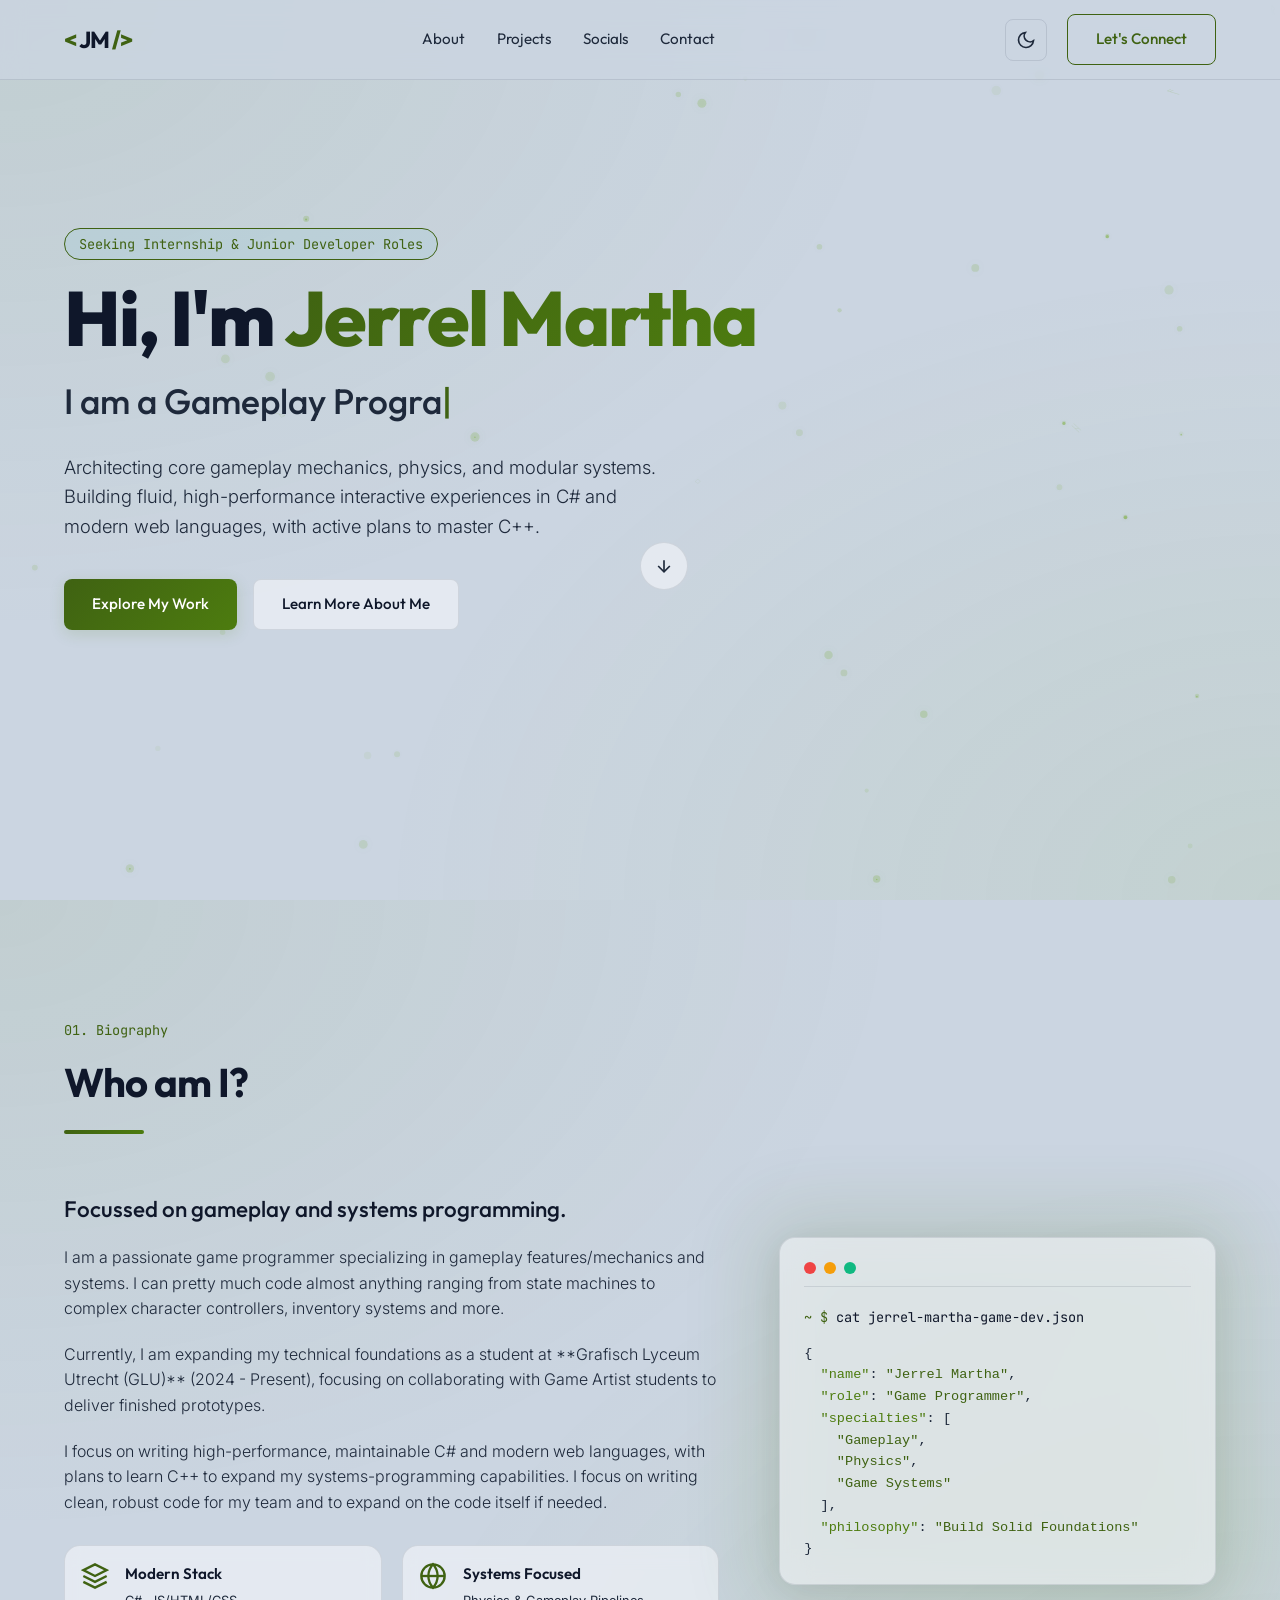
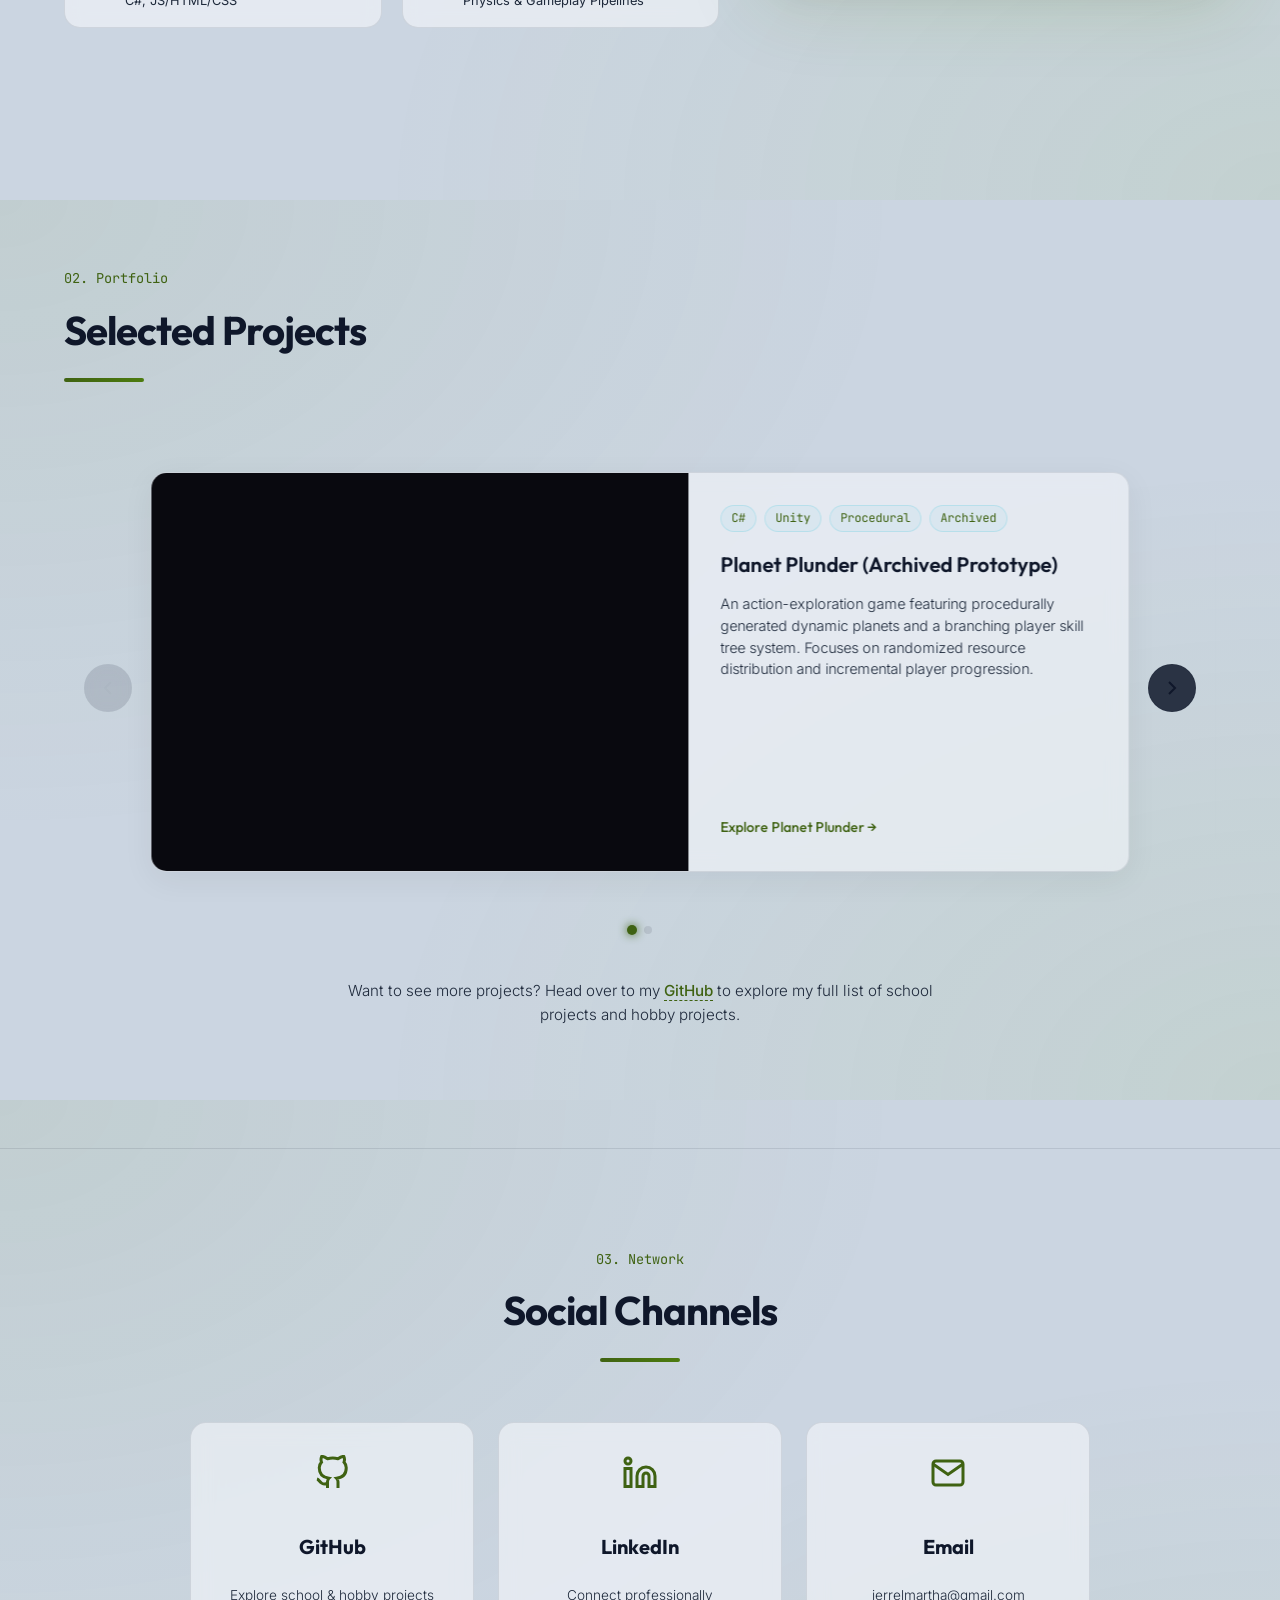
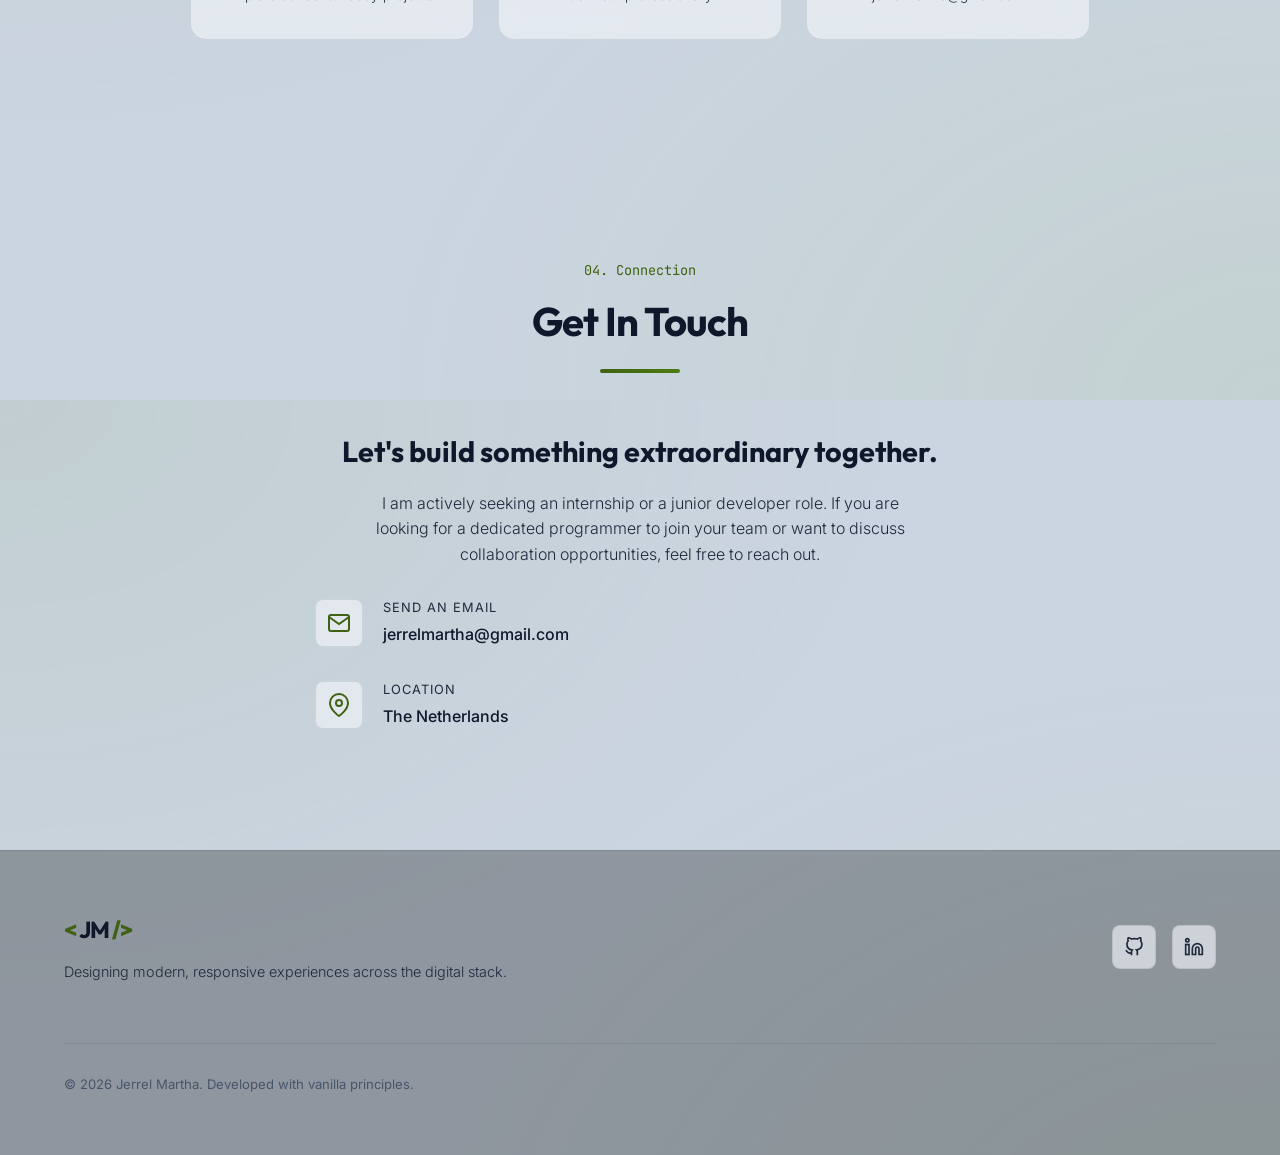
==== commit 02ba855d: "Projects changed" ====
--- a/index.html
+++ b/index.html
@@ -225,40 +225,94 @@
                     <div class="section-bar"></div>
                 </div>
 
-                <div class="projects-grid" style="display: flex; justify-content: center;">
-                    <!-- Planet Plunder Project Card -->
-                    <div class="project-card" data-href="planet-plunder.html" style="max-width: 500px; width: 100%;">
-                        <div class="project-card-media">
-                            <video class="project-video" autoplay loop muted playsinline preload="none"
-                                data-src="assets/planet-plunder.mp4">
-                                Your browser does not support HTML5 video.
-                            </video>
-                            <div class="project-overlay-links">
-                                <a href="https://github.com/JerrelMartha/Planet-Plunder" target="_blank"
-                                    rel="noopener noreferrer" class="project-icon-link" aria-label="View Source Code">
-                                    <svg viewBox="0 0 24 24" fill="none" stroke="currentColor" stroke-width="2">
-                                        <path
-                                            d="M9 19c-5 1.5-5-2.5-7-3m14 6v-3.87a3.37 3.37 0 0 0-.94-2.61c3.14-.35 6.44-1.54 6.44-7A5.44 5.44 0 0 0 20 4.77 5.07 5.07 0 0 0 19.91 1S18.73.65 16 2.48a13.38 13.38 0 0 0-7 0C6.27.65 5.09 1 5.09 1A5.07 5.07 0 0 0 5 4.77a5.44 5.44 0 0 0-1.5 3.78c0 5.42 3.3 6.61 6.44 7A3.37 3.37 0 0 0 9 18.13V22">
-                                        </path>
-                                    </svg>
-                                </a>
-                            </div>
-                        </div>
-                        <div class="project-card-content">
-                            <div class="project-tags">
-                                <span>C#</span>
-                                <span>Unity</span>
-                                <span>Procedural</span>
-                                <span>Archived</span>
-                            </div>
-                            <h3>Planet Plunder (Archived Prototype)</h3>
-                            <p class="project-description">
-                                An action-exploration game featuring procedurally generated dynamic planets and a
-                                branching player skill tree system. Focuses on randomized resource distribution and
-                                incremental player progression.
-                            </p>
-                            <a href="planet-plunder.html" class="project-text-link">Explore Planet Plunder &rarr;</a>
-                        </div>
+                <div class="projects-slider-container">
+                    <button class="slider-arrow prev" aria-label="Previous Project" id="project-prev-btn">
+                        <svg viewBox="0 0 24 24" fill="none" stroke="currentColor" stroke-width="2">
+                            <polyline points="15 18 9 12 15 6"></polyline>
+                        </svg>
+                    </button>
+                    
+                    <div class="projects-slider-viewport">
+                        <div class="projects-slider-track" id="project-slider-track">
+                            <!-- Planet Plunder Project Card -->
+                            <div class="project-card" data-href="planet-plunder.html">
+                                <div class="project-card-media">
+                                    <video class="project-video" autoplay loop muted playsinline preload="none"
+                                        data-src="assets/planet-plunder.mp4">
+                                        Your browser does not support HTML5 video.
+                                    </video>
+                                    <div class="project-overlay-links">
+                                        <a href="https://github.com/JerrelMartha/Planet-Plunder" target="_blank"
+                                            rel="noopener noreferrer" class="project-icon-link" aria-label="View Source Code">
+                                            <svg viewBox="0 0 24 24" fill="none" stroke="currentColor" stroke-width="2">
+                                                <path
+                                                    d="M9 19c-5 1.5-5-2.5-7-3m14 6v-3.87a3.37 3.37 0 0 0-.94-2.61c3.14-.35 6.44-1.54 6.44-7A5.44 5.44 0 0 0 20 4.77 5.07 5.07 0 0 0 19.91 1S18.73.65 16 2.48a13.38 13.38 0 0 0-7 0C6.27.65 5.09 1 5.09 1A5.07 5.07 0 0 0 5 4.77a5.44 5.44 0 0 0-1.5 3.78c0 5.42 3.3 6.61 6.44 7A3.37 3.37 0 0 0 9 18.13V22">
+                                                </path>
+                                            </svg>
+                                        </a>
+                                    </div>
+                                </div>
+                                <div class="project-card-content">
+                                    <div class="project-tags">
+                                        <span>C#</span>
+                                        <span>Unity</span>
+                                        <span>Procedural</span>
+                                        <span>Archived</span>
+                                    </div>
+                                    <h3>Planet Plunder (Archived Prototype)</h3>
+                                    <p class="project-description">
+                                        An action-exploration game featuring procedurally generated dynamic planets and a
+                                        branching player skill tree system. Focuses on randomized resource distribution and
+                                        incremental player progression.
+                                    </p>
+                                    <a href="planet-plunder.html" class="project-text-link">Explore Planet Plunder &rarr;</a>
+                                </div>
+                            </div>
+
+                            <!-- Spell-Based Player Controller Project Card -->
+                            <div class="project-card" data-href="spell-controller.html">
+                                <div class="project-card-media second-project-bg" style="background: linear-gradient(135deg, rgba(6, 182, 212, 0.35) 0%, rgba(59, 130, 246, 0.35) 100%), #0a0a0a;">
+                                    <div class="project-card-image-placeholder">
+                                        <svg viewBox="0 0 24 24" fill="none" stroke="currentColor" stroke-width="1.5" style="width: 60px; height: 60px; color: var(--accent-primary); filter: drop-shadow(0 0 8px var(--accent-primary));">
+                                            <path d="M12 2L2 7l10 5 10-5-10-5zM2 17l10 5 10-5M2 12l10 5 10-5"></path>
+                                        </svg>
+                                    </div>
+                                    <div class="project-overlay-links">
+                                        <a href="https://github.com/JerrelMartha" target="_blank"
+                                            rel="noopener noreferrer" class="project-icon-link" aria-label="View Source Code">
+                                            <svg viewBox="0 0 24 24" fill="none" stroke="currentColor" stroke-width="2">
+                                                <path
+                                                    d="M9 19c-5 1.5-5-2.5-7-3m14 6v-3.87a3.37 3.37 0 0 0-.94-2.61c3.14-.35 6.44-1.54 6.44-7A5.44 5.44 0 0 0 20 4.77 5.07 5.07 0 0 0 19.91 1S18.73.65 16 2.48a13.38 13.38 0 0 0-7 0C6.27.65 5.09 1 5.09 1A5.07 5.07 0 0 0 5 4.77a5.44 5.44 0 0 0-1.5 3.78c0 5.42 3.3 6.61 6.44 7A3.37 3.37 0 0 0 9 18.13V22">
+                                                </path>
+                                            </svg>
+                                        </a>
+                                    </div>
+                                </div>
+                                <div class="project-card-content">
+                                    <div class="project-tags">
+                                        <span>C#</span>
+                                        <span>Unity</span>
+                                        <span>Player Controller</span>
+                                        <span>Physics</span>
+                                    </div>
+                                    <h3>Spell-Based Player Controller</h3>
+                                    <p class="project-description">
+                                        An advanced character controller enabling dynamic projectile, beam, and area-of-effect spells. Custom casting physics, velocity formulas, and dynamic variables adjustable in real-time.
+                                    </p>
+                                    <a href="spell-controller.html" class="project-text-link">Explore Spell Controller &rarr;</a>
+                                </div>
+                            </div>
+                        </div>
+                    </div>
+                    
+                    <button class="slider-arrow next" aria-label="Next Project" id="project-next-btn">
+                        <svg viewBox="0 0 24 24" fill="none" stroke="currentColor" stroke-width="2">
+                            <polyline points="9 18 15 12 9 6"></polyline>
+                        </svg>
+                    </button>
+                    
+                    <div class="slider-pagination" id="project-slider-pagination">
+                        <!-- Dots will be populated or styled dynamically -->
                     </div>
                 </div>
 
--- a/styles.css
+++ b/styles.css
@@ -763,10 +763,108 @@
 /* --------------------------------------------------------------------------
    09. Projects Grid & Dynamic Hover Effects
    -------------------------------------------------------------------------- */
-.projects-grid {
-    display: grid;
-    grid-template-columns: repeat(3, 1fr);
-    gap: 30px;
+.projects-slider-container {
+    position: relative;
+    max-width: 100%;
+    margin: 0 auto;
+    width: 100%;
+}
+
+.projects-slider-viewport {
+    width: 100%;
+    overflow: hidden;
+    position: relative;
+    padding: 30px 0;
+}
+
+.projects-slider-track {
+    display: flex;
+    gap: 5%;
+    transition: transform 0.6s cubic-bezier(0.25, 1, 0.5, 1);
+    width: 100%;
+}
+
+.projects-slider-track .project-card {
+    flex: 0 0 85%;
+    width: 85%;
+    box-sizing: border-box;
+    transform: scale(0.92);
+    opacity: 0.35;
+    transition: transform 0.6s cubic-bezier(0.25, 1, 0.5, 1), opacity 0.6s ease, border-color var(--transition-smooth), box-shadow var(--transition-smooth);
+    pointer-events: none;
+}
+
+.projects-slider-track .project-card.active {
+    transform: scale(1);
+    opacity: 1;
+    pointer-events: auto;
+}
+
+.slider-arrow {
+    position: absolute;
+    top: 50%;
+    transform: translateY(-50%);
+    display: flex;
+    align-items: center;
+    justify-content: center;
+    width: 48px;
+    height: 48px;
+    border-radius: var(--radius-full);
+    border: 1px solid var(--card-border);
+    background: rgba(15, 23, 42, 0.85);
+    backdrop-filter: blur(8px);
+    color: var(--text-primary);
+    cursor: pointer;
+    transition: all var(--transition-fast);
+    z-index: 15;
+}
+
+.slider-arrow.prev {
+    left: 20px;
+}
+
+.slider-arrow.next {
+    right: 20px;
+}
+
+.slider-arrow:hover:not(:disabled) {
+    border-color: var(--accent-primary);
+    background: var(--accent-gradient);
+    color: #ffffff;
+    box-shadow: 0 0 16px var(--accent-primary);
+    transform: translateY(-50%) scale(1.08);
+}
+
+.slider-arrow:disabled {
+    opacity: 0.15;
+    cursor: not-allowed;
+}
+
+.slider-arrow svg {
+    width: 24px;
+    height: 24px;
+}
+
+.slider-pagination {
+    display: flex;
+    justify-content: center;
+    gap: 8px;
+    margin-top: 24px;
+}
+
+.pagination-dot {
+    width: 8px;
+    height: 8px;
+    border-radius: var(--radius-full);
+    background: var(--card-border);
+    cursor: pointer;
+    transition: all var(--transition-fast);
+}
+
+.pagination-dot.active {
+    background: var(--accent-primary);
+    transform: scale(1.25);
+    box-shadow: 0 0 8px var(--accent-primary);
 }
 
 .project-card {
@@ -776,28 +874,30 @@
     border-radius: var(--radius-md);
     overflow: hidden;
     box-shadow: var(--card-glow);
-    transition: all var(--transition-smooth);
-    display: flex;
-    flex-direction: column;
+    display: flex;
+    flex-direction: row;
+    align-items: stretch;
+    height: 400px;
     cursor: pointer;
 }
 
 .project-card:hover {
-    transform: translateY(-5px);
-    border-color: rgba(6, 182, 212, 0.25);
-    box-shadow: 0 12px 40px rgba(0,0,0,0.4);
+    border-color: rgba(6, 182, 212, 0.35);
+    box-shadow: 0 16px 48px rgba(0,0,0,0.45);
 }
 
 /* Project Visual Media & Gradients */
 .project-card-image-placeholder,
 .project-card-media {
-    height: 200px;
+    width: 55%;
+    height: 100%;
     position: relative;
     display: flex;
     align-items: center;
     justify-content: center;
     overflow: hidden;
     background: #09090f;
+    flex-shrink: 0;
 }
 
 .project-video {
@@ -865,10 +965,13 @@
 }
 
 .project-card-content {
-    padding: 24px;
+    padding: 32px;
     display: flex;
     flex-direction: column;
+    justify-content: center;
     flex-grow: 1;
+    width: 45%;
+    box-sizing: border-box;
 }
 
 .project-tags {
@@ -916,6 +1019,38 @@
 
 .project-text-link:hover {
     color: var(--accent-secondary);
+}
+
+@media (max-width: 950px) {
+    .project-card {
+        flex-direction: column;
+        height: auto;
+    }
+    .project-card-media {
+        width: 100%;
+        height: 240px;
+    }
+    .project-card-content {
+        width: 100%;
+        padding: 30px;
+    }
+    .projects-slider-track .project-card {
+        flex: 0 0 90%;
+        width: 90%;
+    }
+}
+
+@media (max-width: 650px) {
+    .slider-arrow.prev {
+        left: 8px;
+    }
+    .slider-arrow.next {
+        right: 8px;
+    }
+    .projects-slider-track .project-card {
+        flex: 0 0 94%;
+        width: 94%;
+    }
 }
 
 /* --------------------------------------------------------------------------
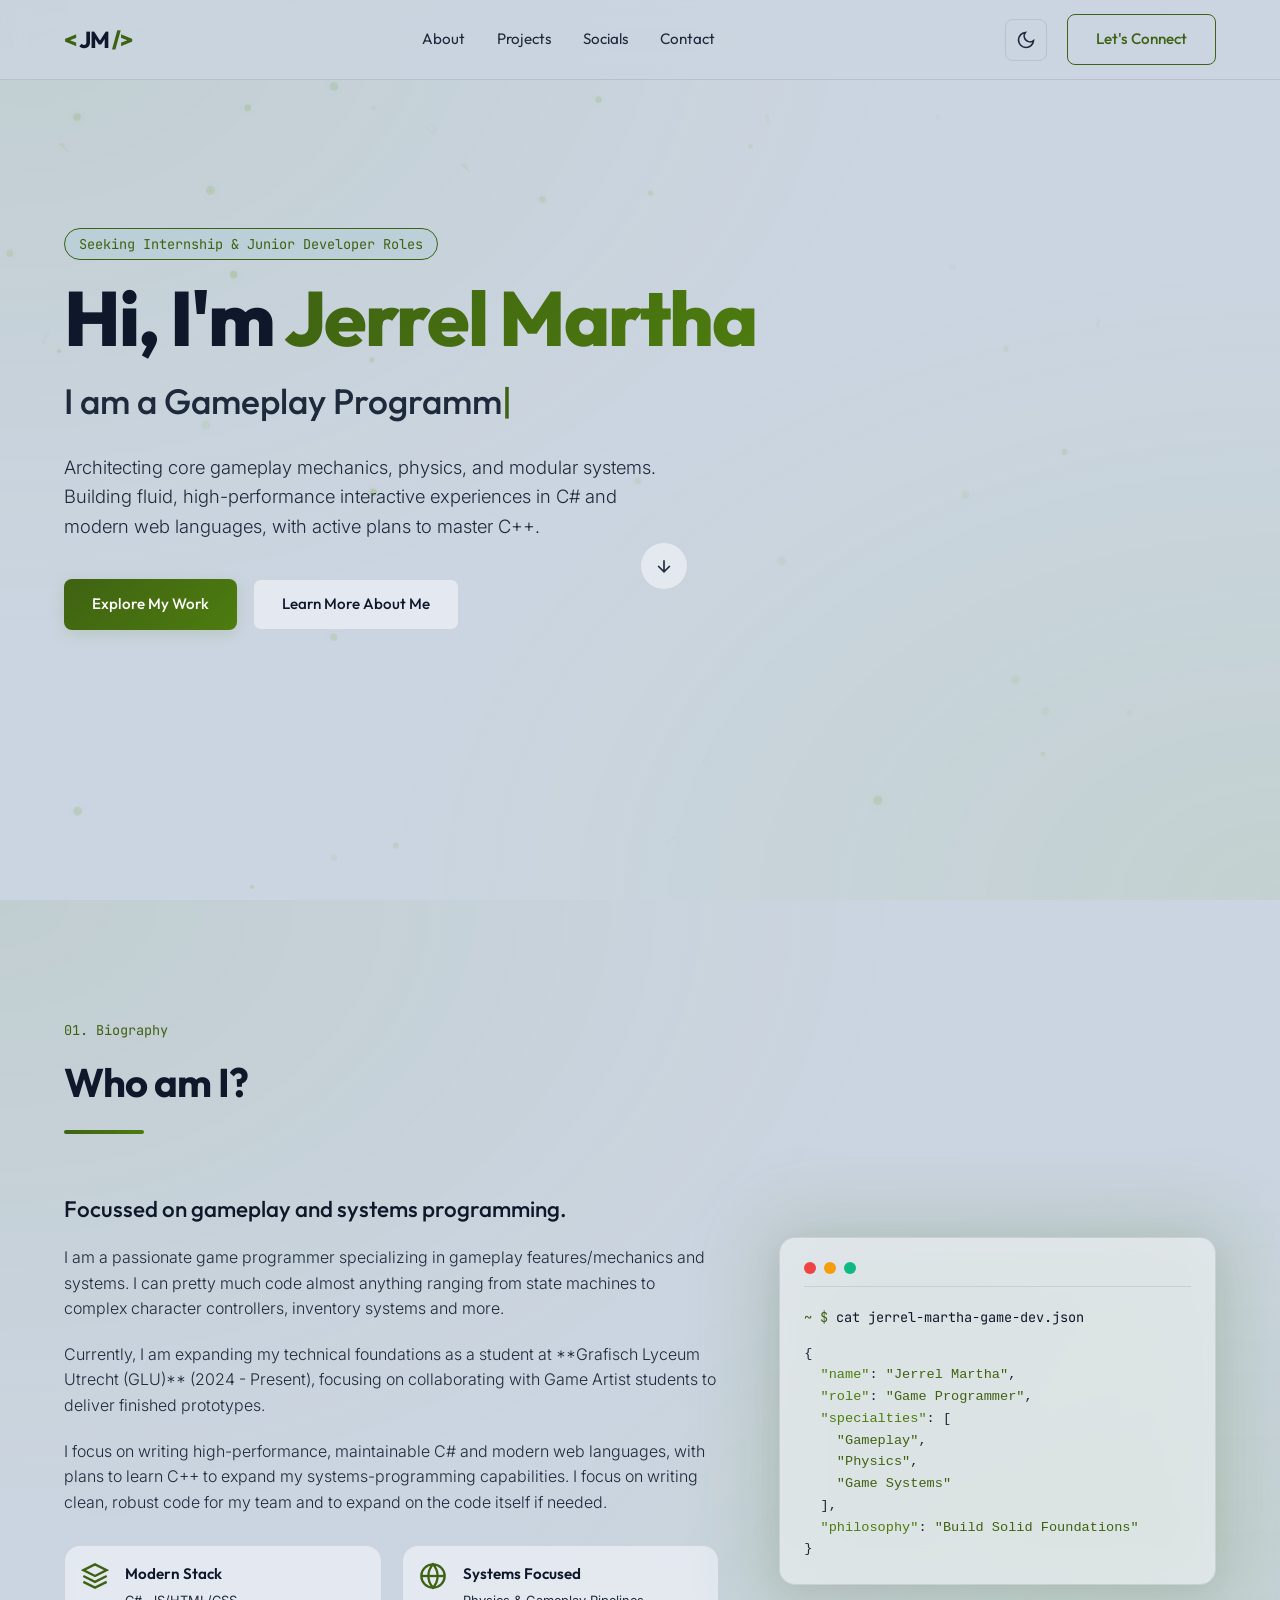
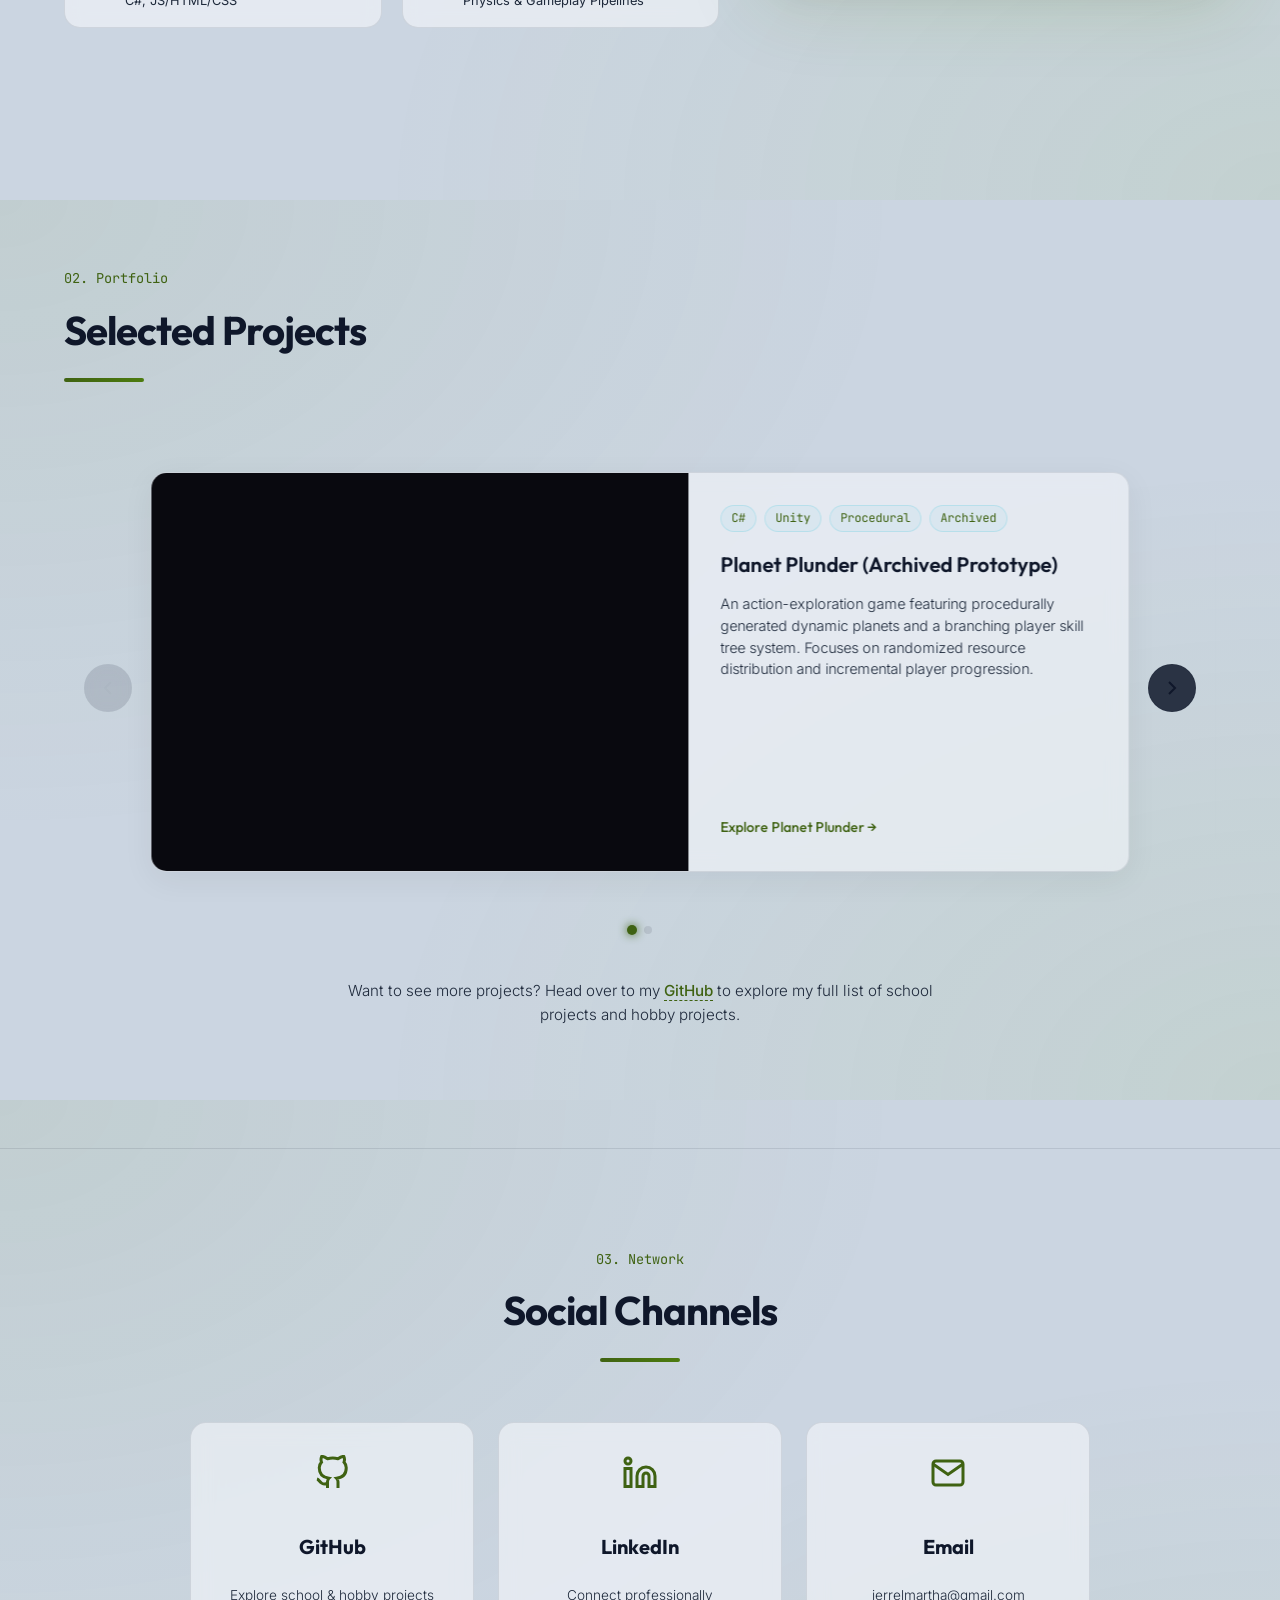
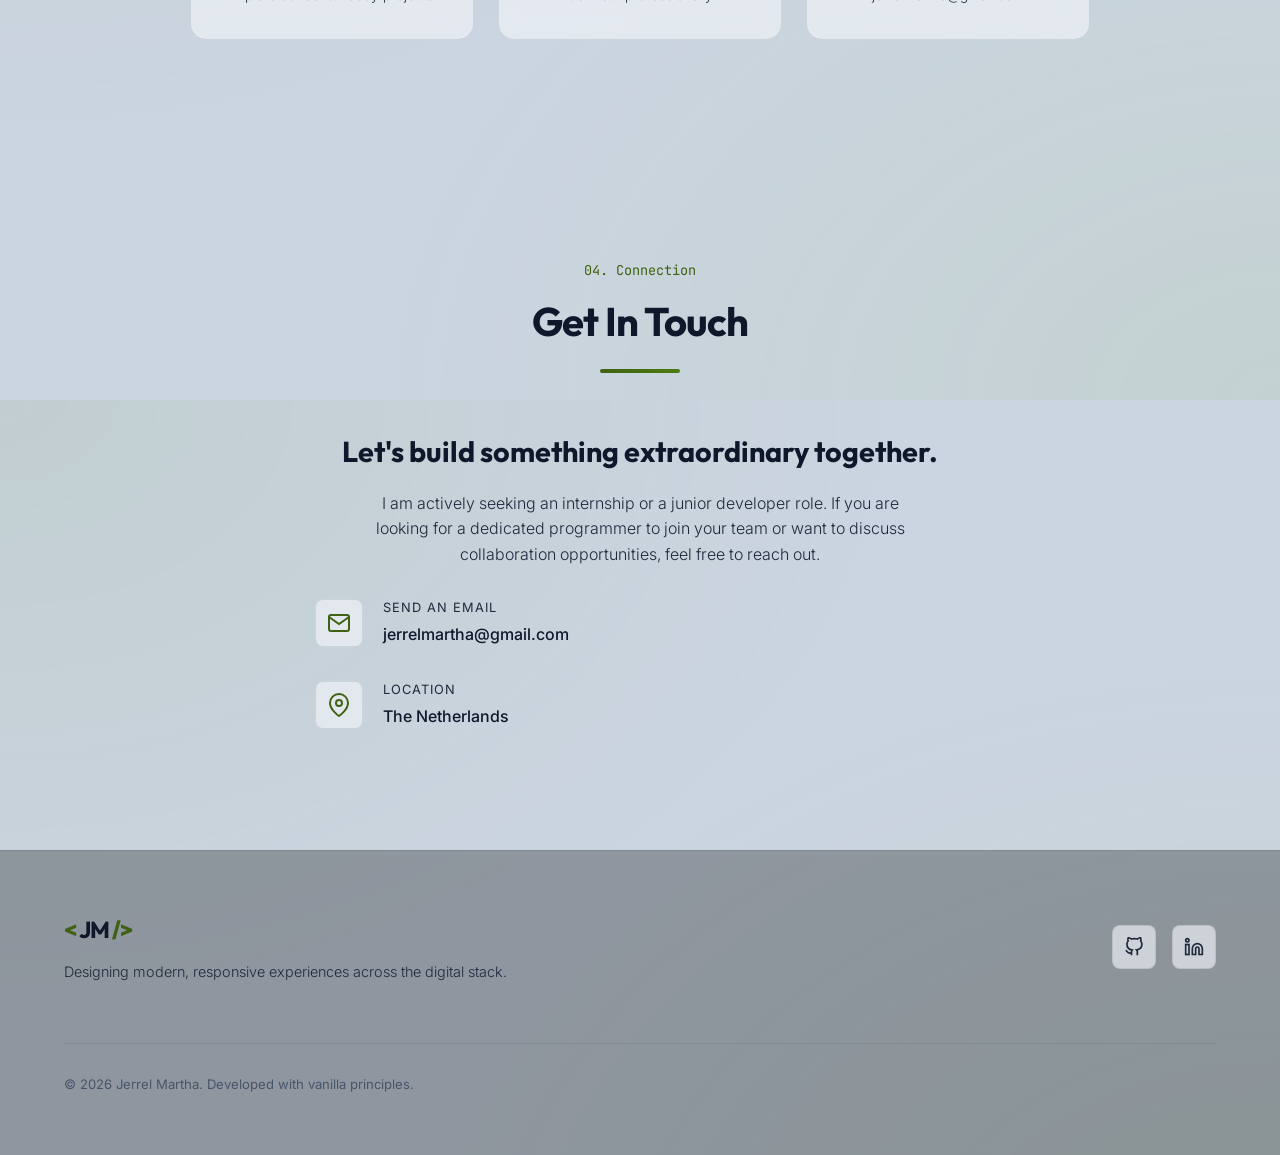
==== commit 1cf64efc: "Animations and new project page" ====
--- a/index.html
+++ b/index.html
@@ -44,6 +44,13 @@
 </head>
 
 <body>
+    <!-- Global Page Transition Overlay -->
+    <div class="page-transition-overlay" id="page-transition">
+        <div class="loader-logo">
+            <span class="logo-accent">&lt;</span>JM<span class="logo-accent"> /&gt;</span>
+        </div>
+        <div class="loader-progress"></div>
+    </div>
     <!-- Interactive Background Particles -->
     <div class="background-canvas-wrapper">
         <canvas id="particle-canvas"></canvas>
@@ -271,12 +278,8 @@
 
                             <!-- Spell-Based Player Controller Project Card -->
                             <div class="project-card" data-href="spell-controller.html">
-                                <div class="project-card-media second-project-bg" style="background: linear-gradient(135deg, rgba(6, 182, 212, 0.35) 0%, rgba(59, 130, 246, 0.35) 100%), #0a0a0a;">
-                                    <div class="project-card-image-placeholder">
-                                        <svg viewBox="0 0 24 24" fill="none" stroke="currentColor" stroke-width="1.5" style="width: 60px; height: 60px; color: var(--accent-primary); filter: drop-shadow(0 0 8px var(--accent-primary));">
-                                            <path d="M12 2L2 7l10 5 10-5-10-5zM2 17l10 5 10-5M2 12l10 5 10-5"></path>
-                                        </svg>
-                                    </div>
+                                <div class="project-card-media">
+                                    <img class="project-image" src="assets/Images/spell-controller.png" alt="Spell-Based Player Controller" style="width: 100%; height: 100%; object-fit: cover;">
                                     <div class="project-overlay-links">
                                         <a href="https://github.com/JerrelMartha" target="_blank"
                                             rel="noopener noreferrer" class="project-icon-link" aria-label="View Source Code">
@@ -293,11 +296,11 @@
                                         <span>C#</span>
                                         <span>Unity</span>
                                         <span>Player Controller</span>
-                                        <span>Physics</span>
+                                        <span style="color: var(--accent-primary); border-color: var(--accent-primary); font-weight: 600;">Work In Progress</span>
                                     </div>
-                                    <h3>Spell-Based Player Controller</h3>
+                                    <h3>Spell-Based Player Controller <span style="font-size: 0.8em; color: var(--accent-primary); font-weight: 500;">(Just Begun)</span></h3>
                                     <p class="project-description">
-                                        An advanced character controller enabling dynamic projectile, beam, and area-of-effect spells. Custom casting physics, velocity formulas, and dynamic variables adjustable in real-time.
+                                        An advanced character controller enabling dynamic projectile, beam, and area-of-effect spells. Custom casting physics, velocity formulas, and dynamic variables adjustable in real-time. This project is currently in its early stages of development.
                                     </p>
                                     <a href="spell-controller.html" class="project-text-link">Explore Spell Controller &rarr;</a>
                                 </div>
--- a/styles.css
+++ b/styles.css
@@ -1501,3 +1501,83 @@
         padding: 24px;
     }
 }
+
+/* ==========================================================================
+   PAGE TRANSITION OVERLAY
+   ========================================================================== */
+.page-transition-overlay {
+    position: fixed;
+    top: 0;
+    left: 0;
+    width: 100%;
+    height: 100%;
+    background-color: #050508;
+    z-index: 9999;
+    display: flex;
+    flex-direction: column;
+    align-items: center;
+    justify-content: center;
+    transition: opacity 0.5s ease, visibility 0.5s ease;
+    opacity: 1;
+    visibility: visible;
+}
+
+html[data-theme="light"] .page-transition-overlay {
+    background-color: #cbd5e1;
+}
+
+.page-transition-overlay.hidden {
+    opacity: 0;
+    visibility: hidden;
+    pointer-events: none;
+}
+
+.loader-logo {
+    font-family: 'Outfit', sans-serif;
+    font-weight: 800;
+    font-size: 2.5rem;
+    color: var(--text-primary);
+    letter-spacing: -1px;
+    margin-bottom: 20px;
+    animation: logo-pulse 1.5s infinite alternate ease-in-out;
+}
+
+.loader-logo .logo-accent {
+    color: var(--accent-primary);
+}
+
+@keyframes logo-pulse {
+    0% { transform: scale(1); filter: drop-shadow(0 0 5px var(--accent-glow)); }
+    100% { transform: scale(1.05); filter: drop-shadow(0 0 20px var(--accent-glow)); }
+}
+
+.loader-progress {
+    width: 120px;
+    height: 4px;
+    background: rgba(255, 255, 255, 0.1);
+    border-radius: 4px;
+    overflow: hidden;
+    position: relative;
+}
+
+html[data-theme="light"] .loader-progress {
+    background: rgba(0, 0, 0, 0.1);
+}
+
+.loader-progress::after {
+    content: '';
+    position: absolute;
+    top: 0;
+    left: 0;
+    height: 100%;
+    width: 40%;
+    background: var(--accent-primary);
+    border-radius: 4px;
+    animation: loader-slide 1s infinite ease-in-out;
+}
+
+@keyframes loader-slide {
+    0% { left: -40%; }
+    100% { left: 100%; }
+}
+
